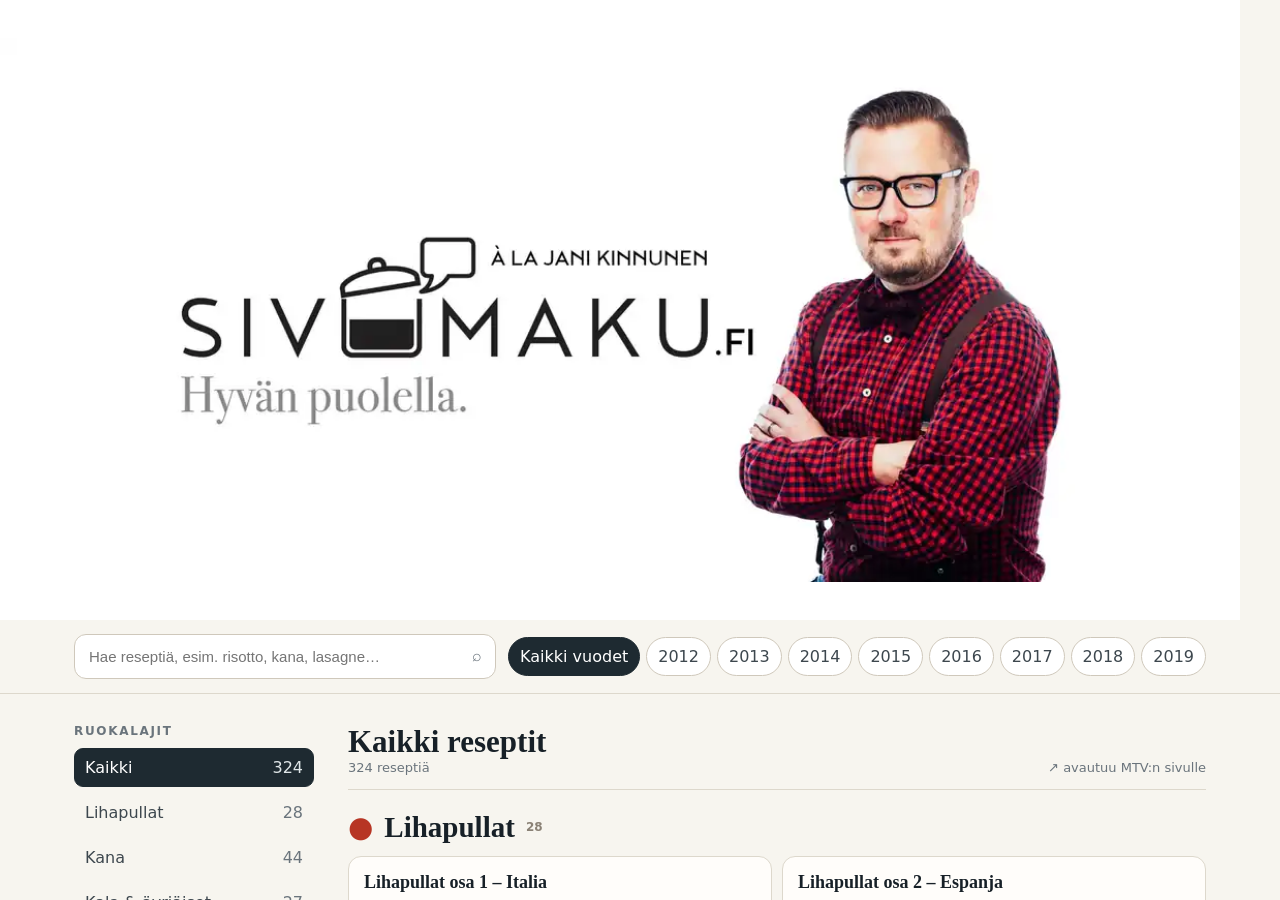
==== index.html @ b6aca0f7 "Show recipe directory on root page" ====
<!doctype html>
<html lang="fi">
<head>
<meta charset="utf-8">
<meta name="viewport" content="width=device-width,initial-scale=1">
<title>Sivumaku – MTV-reseptit 2012–2019</title>
<style>
html,body{margin:0;width:100%;height:100%;background:#f7f5ef}iframe{display:block;width:100%;height:100%;border:0}
</style>
</head>
<body>
<iframe src="/reseptit/" title="Sivumaku-reseptit"></iframe>
</body>
</html>
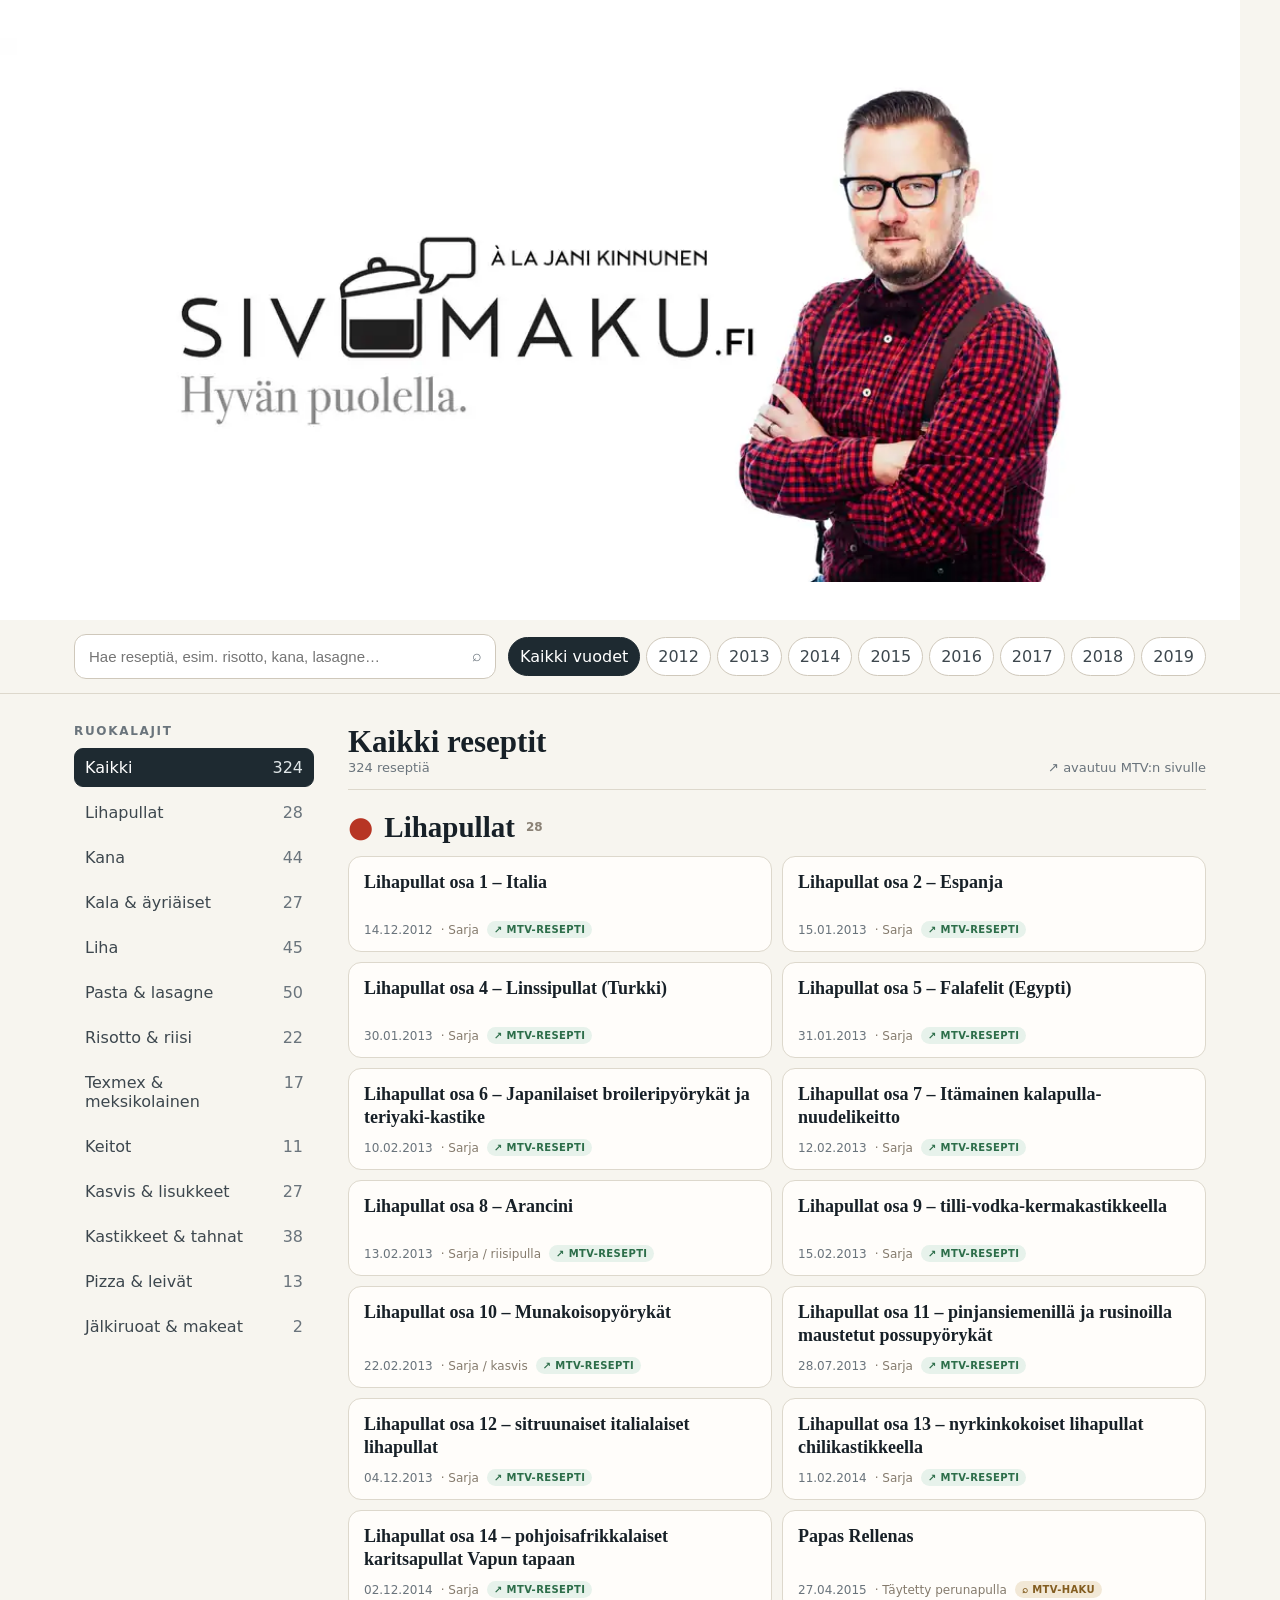
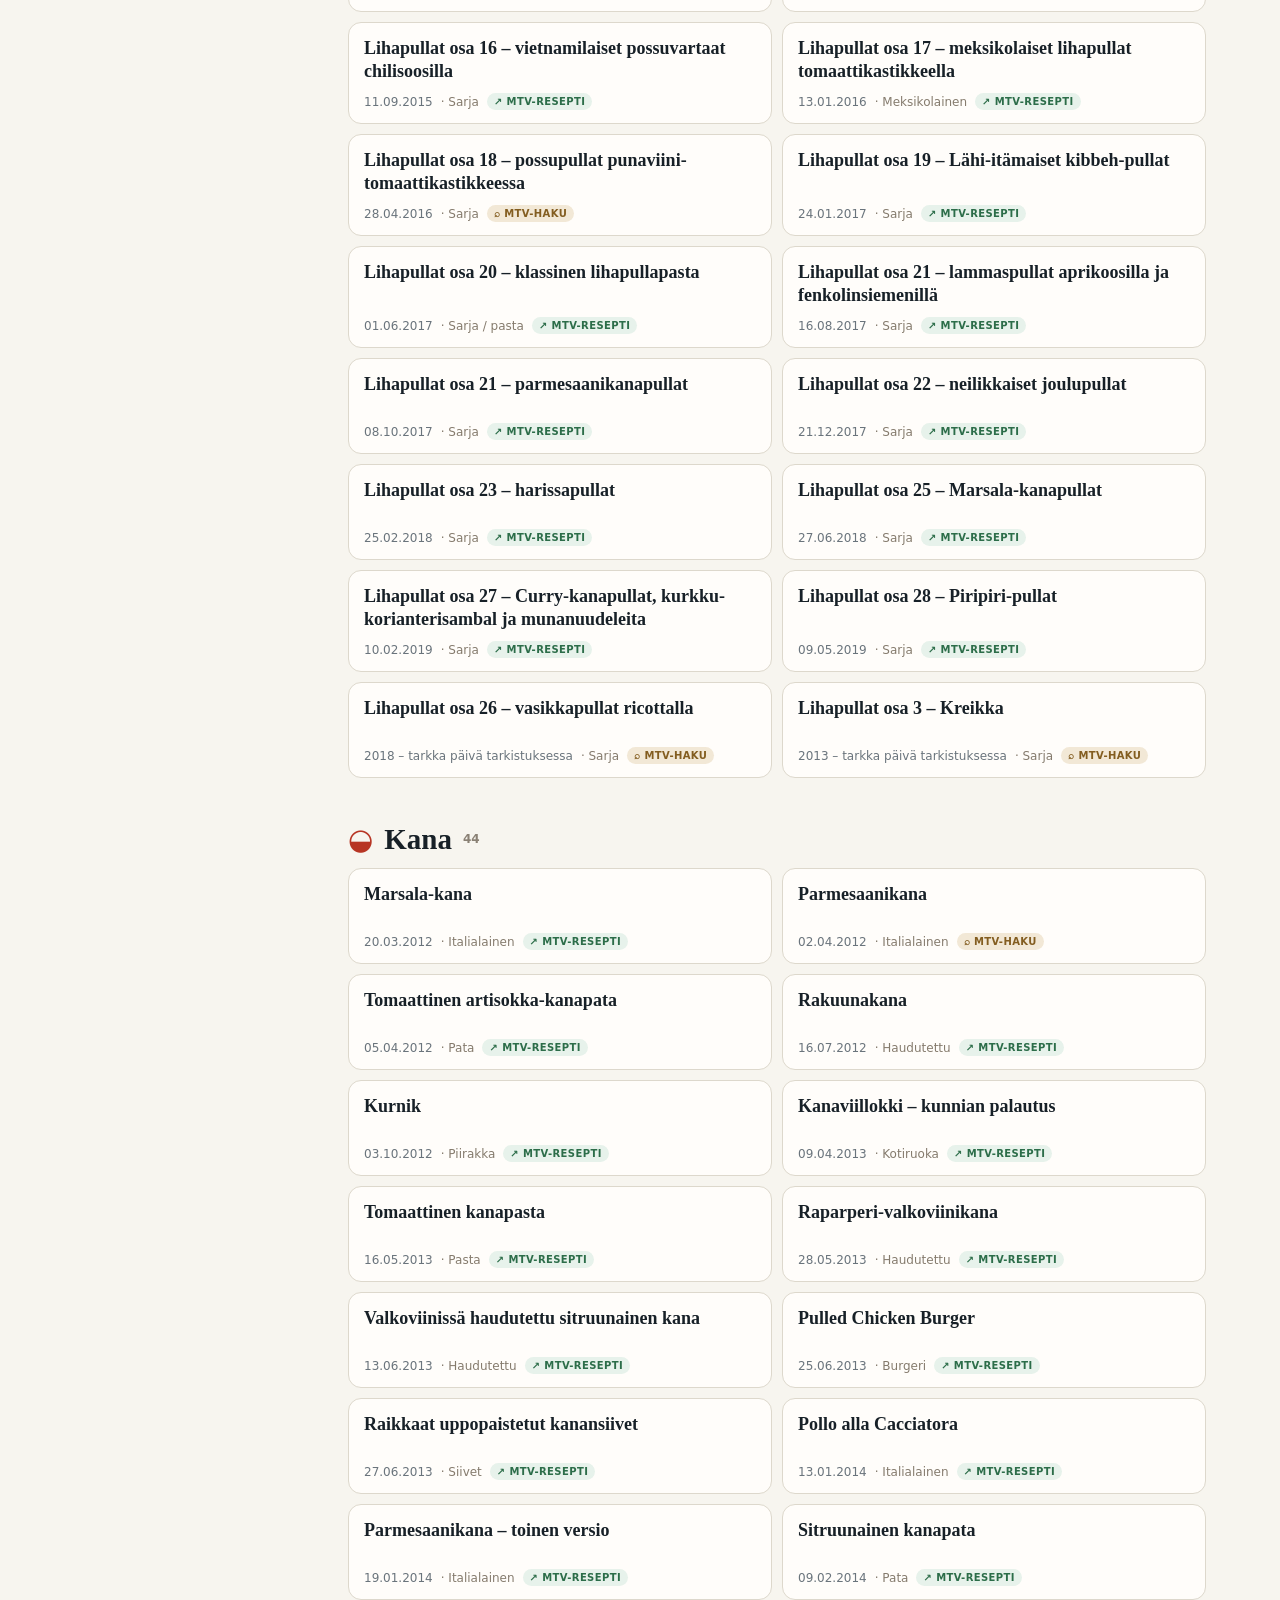
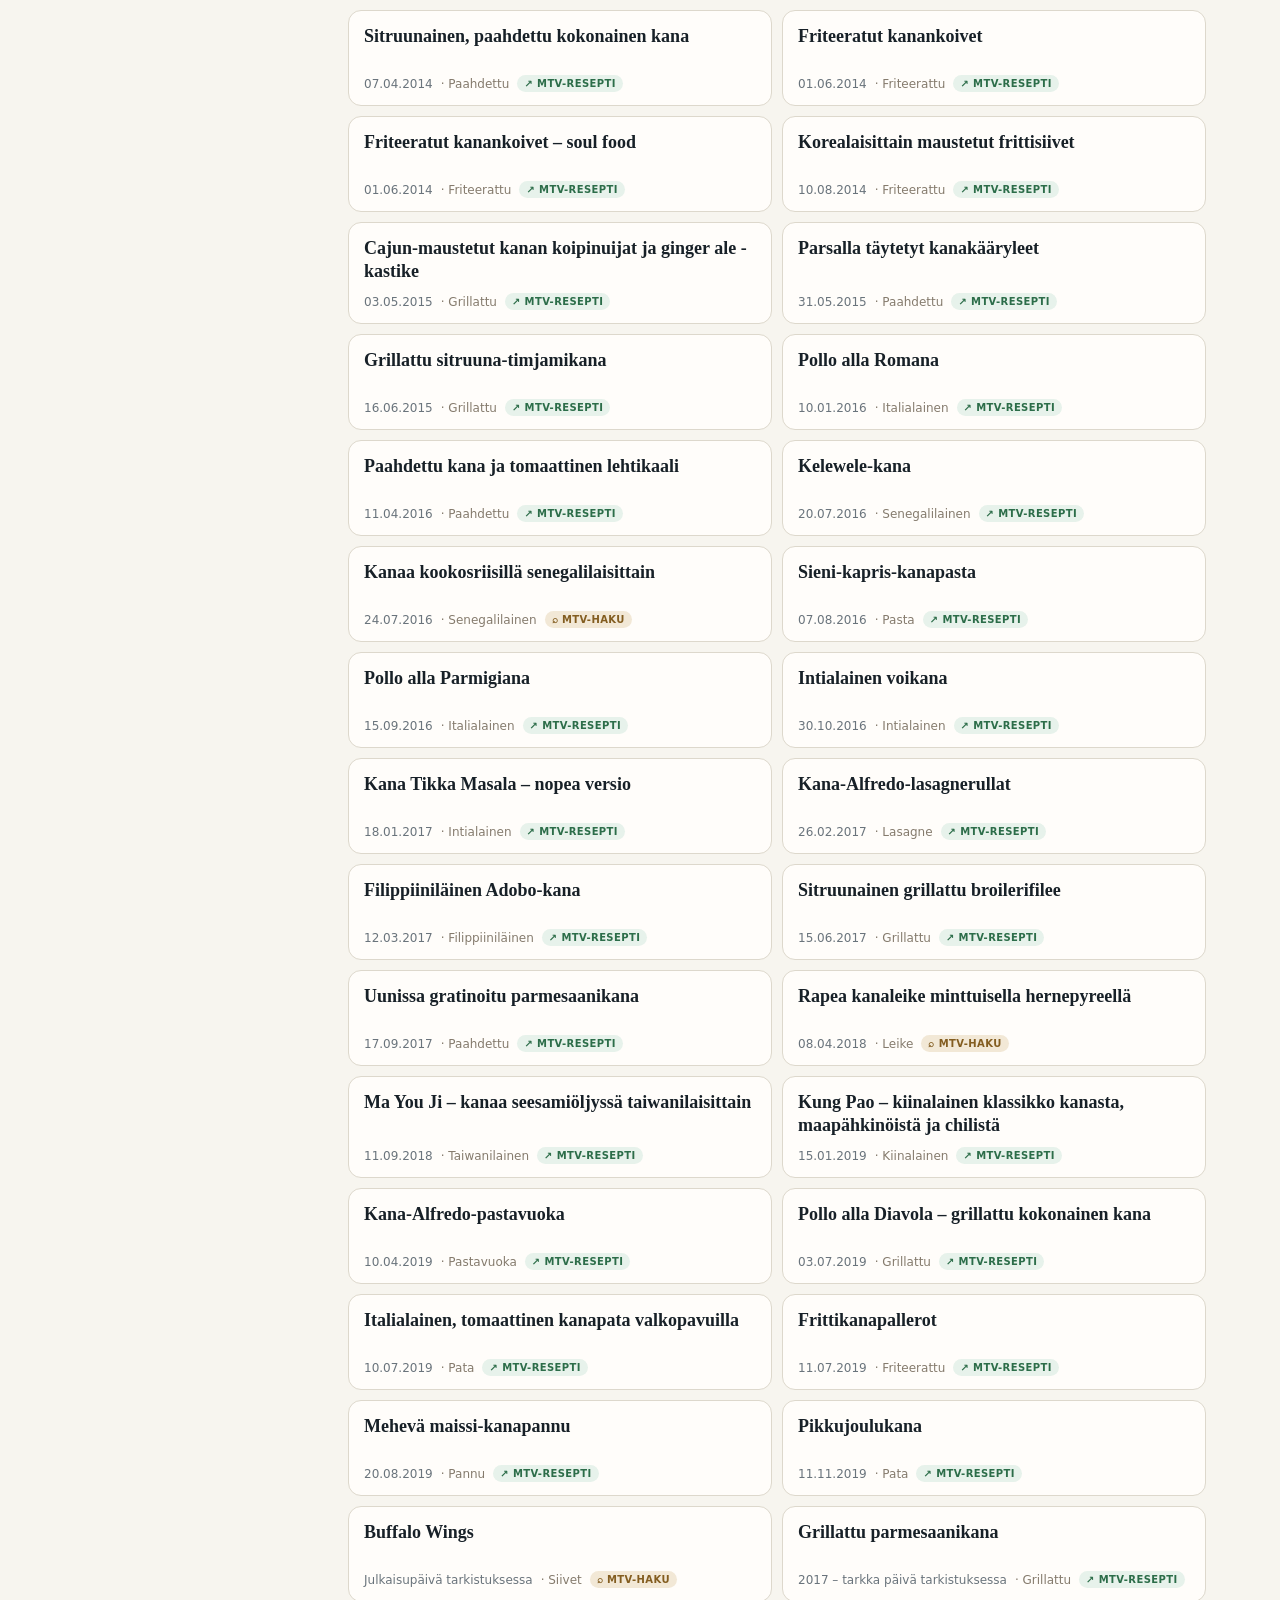
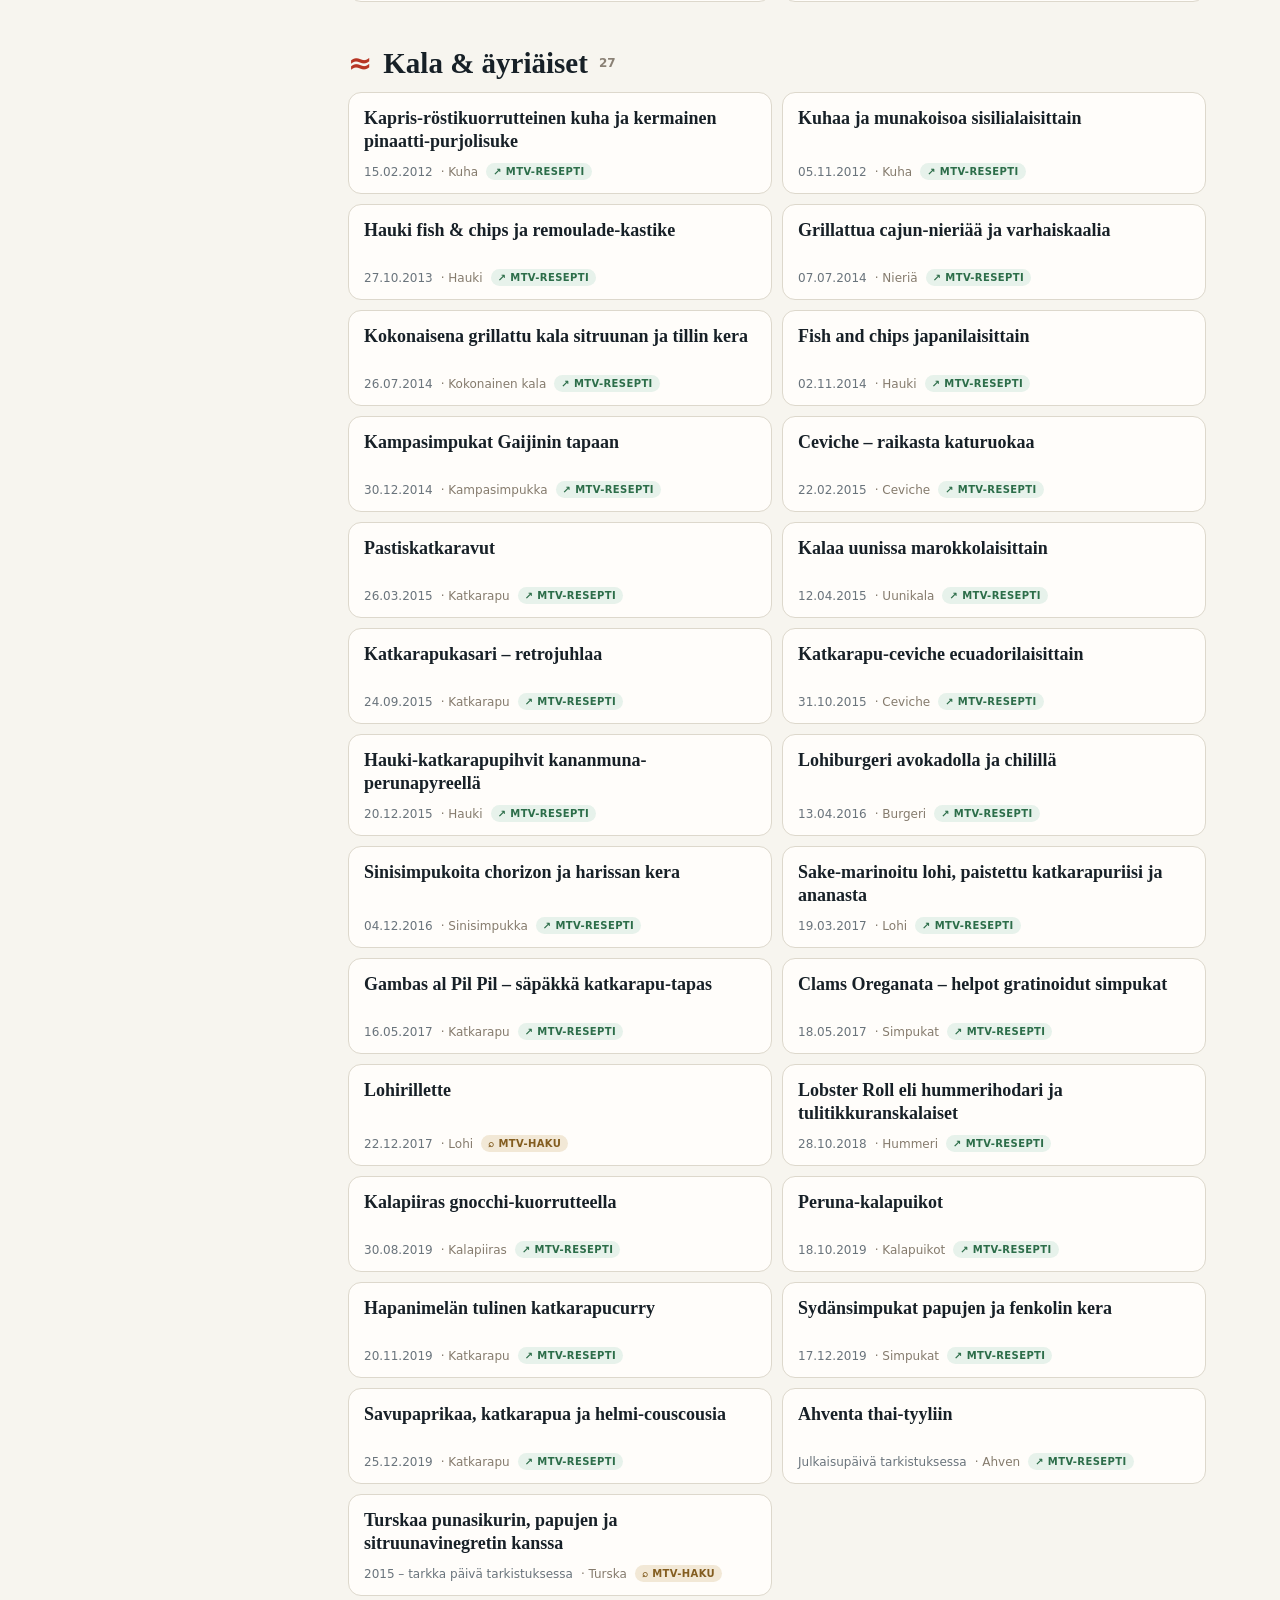
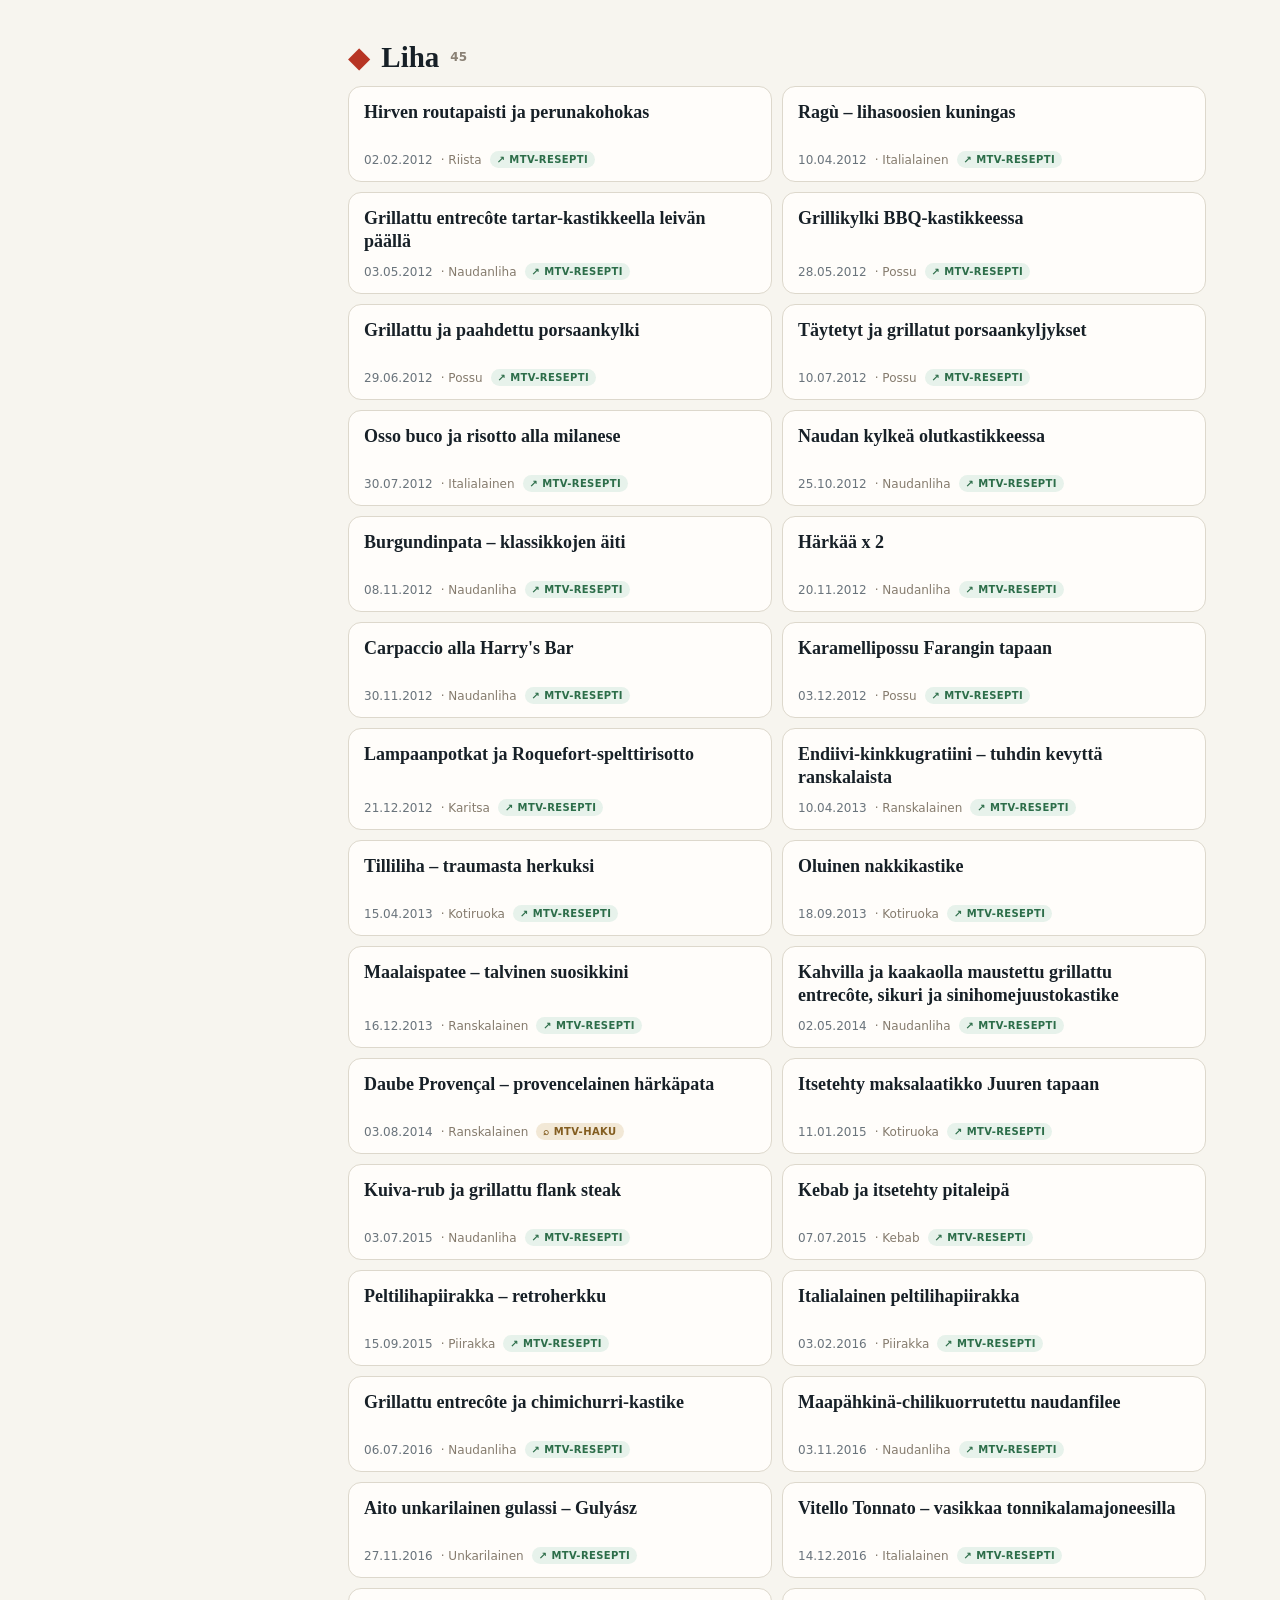
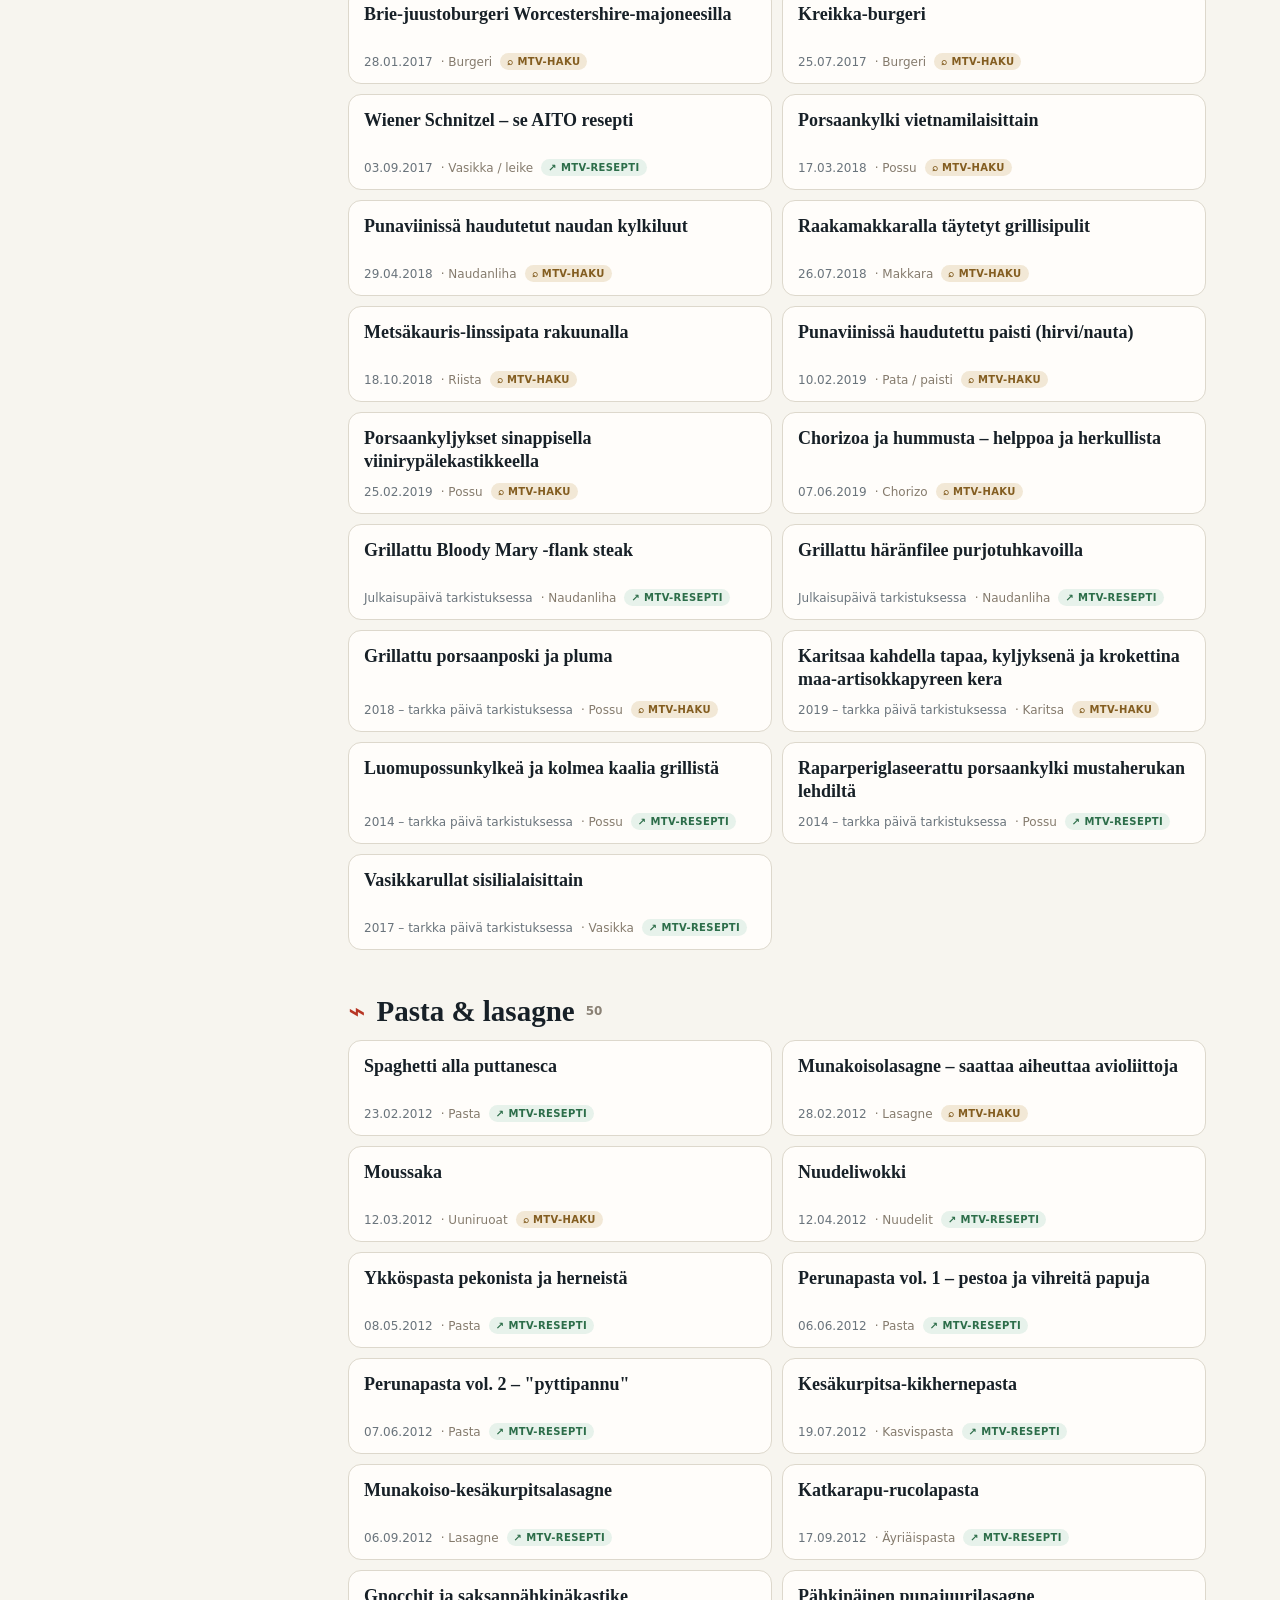
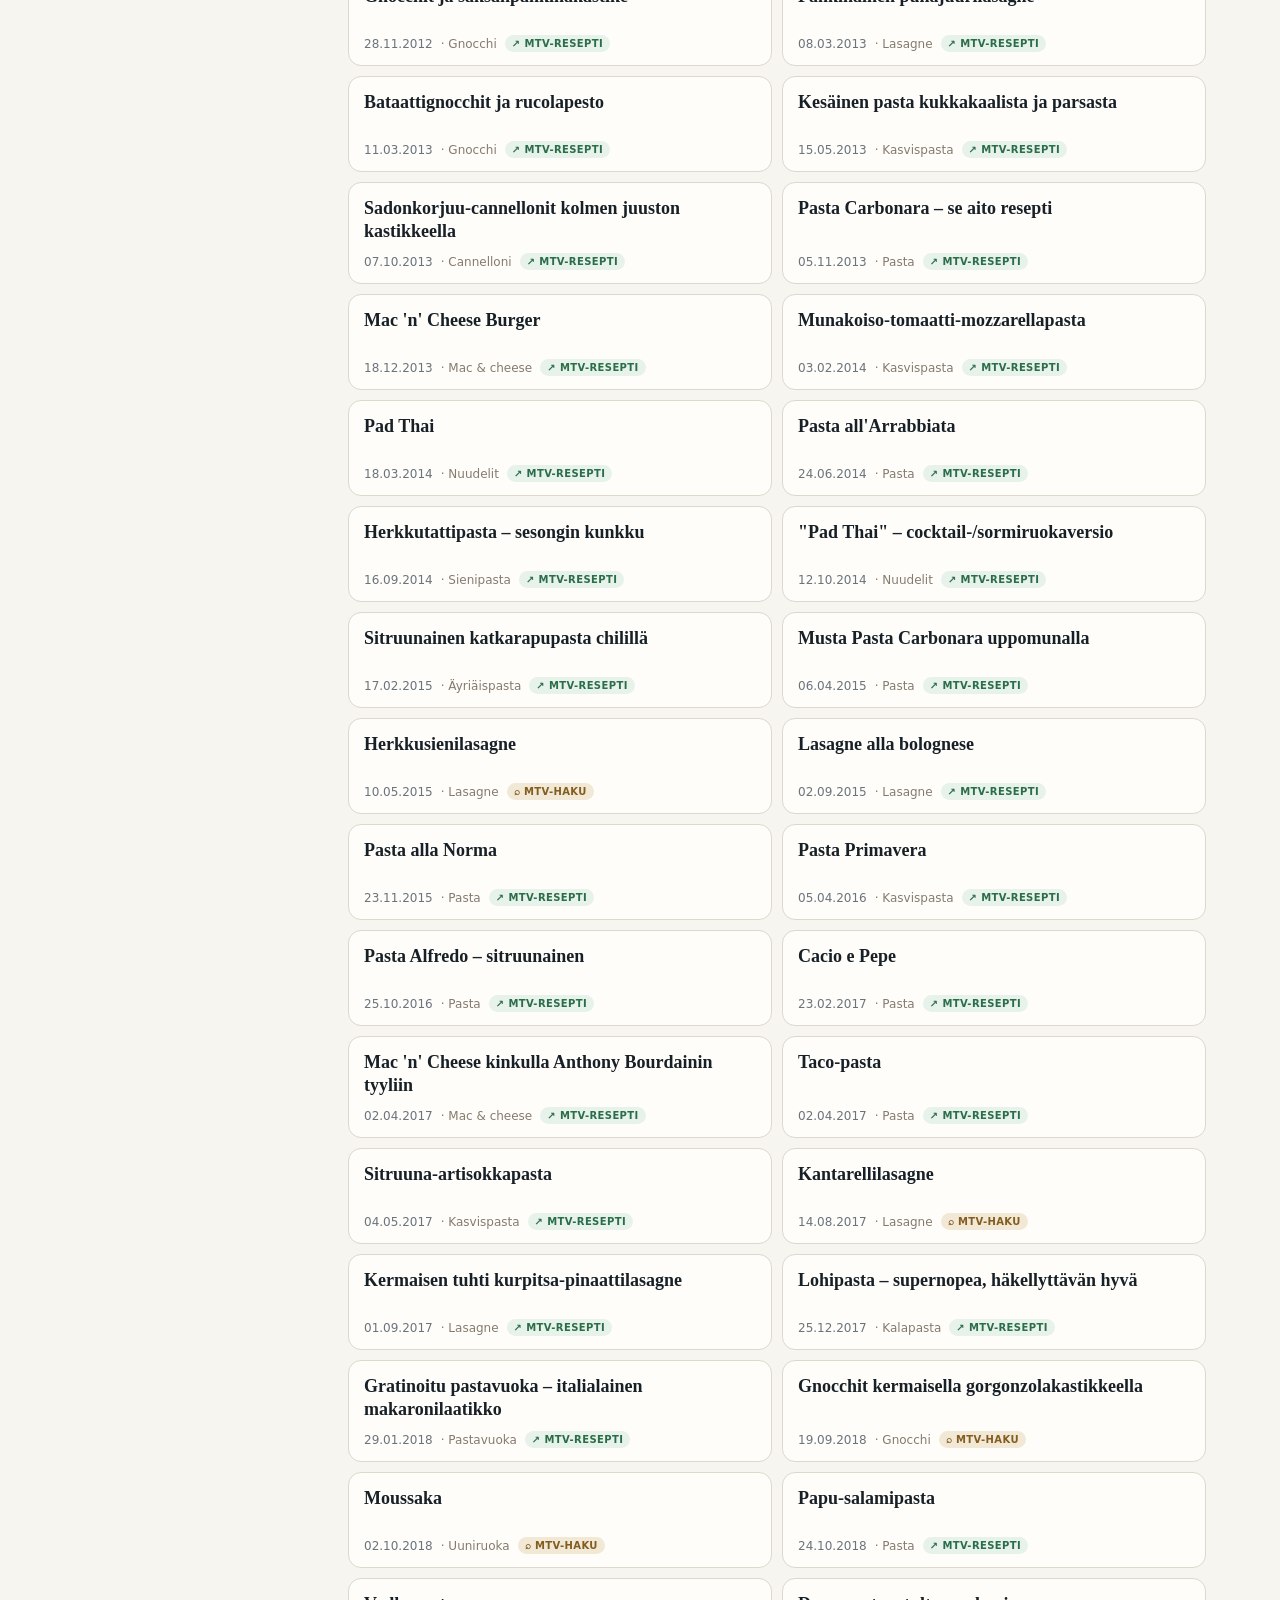
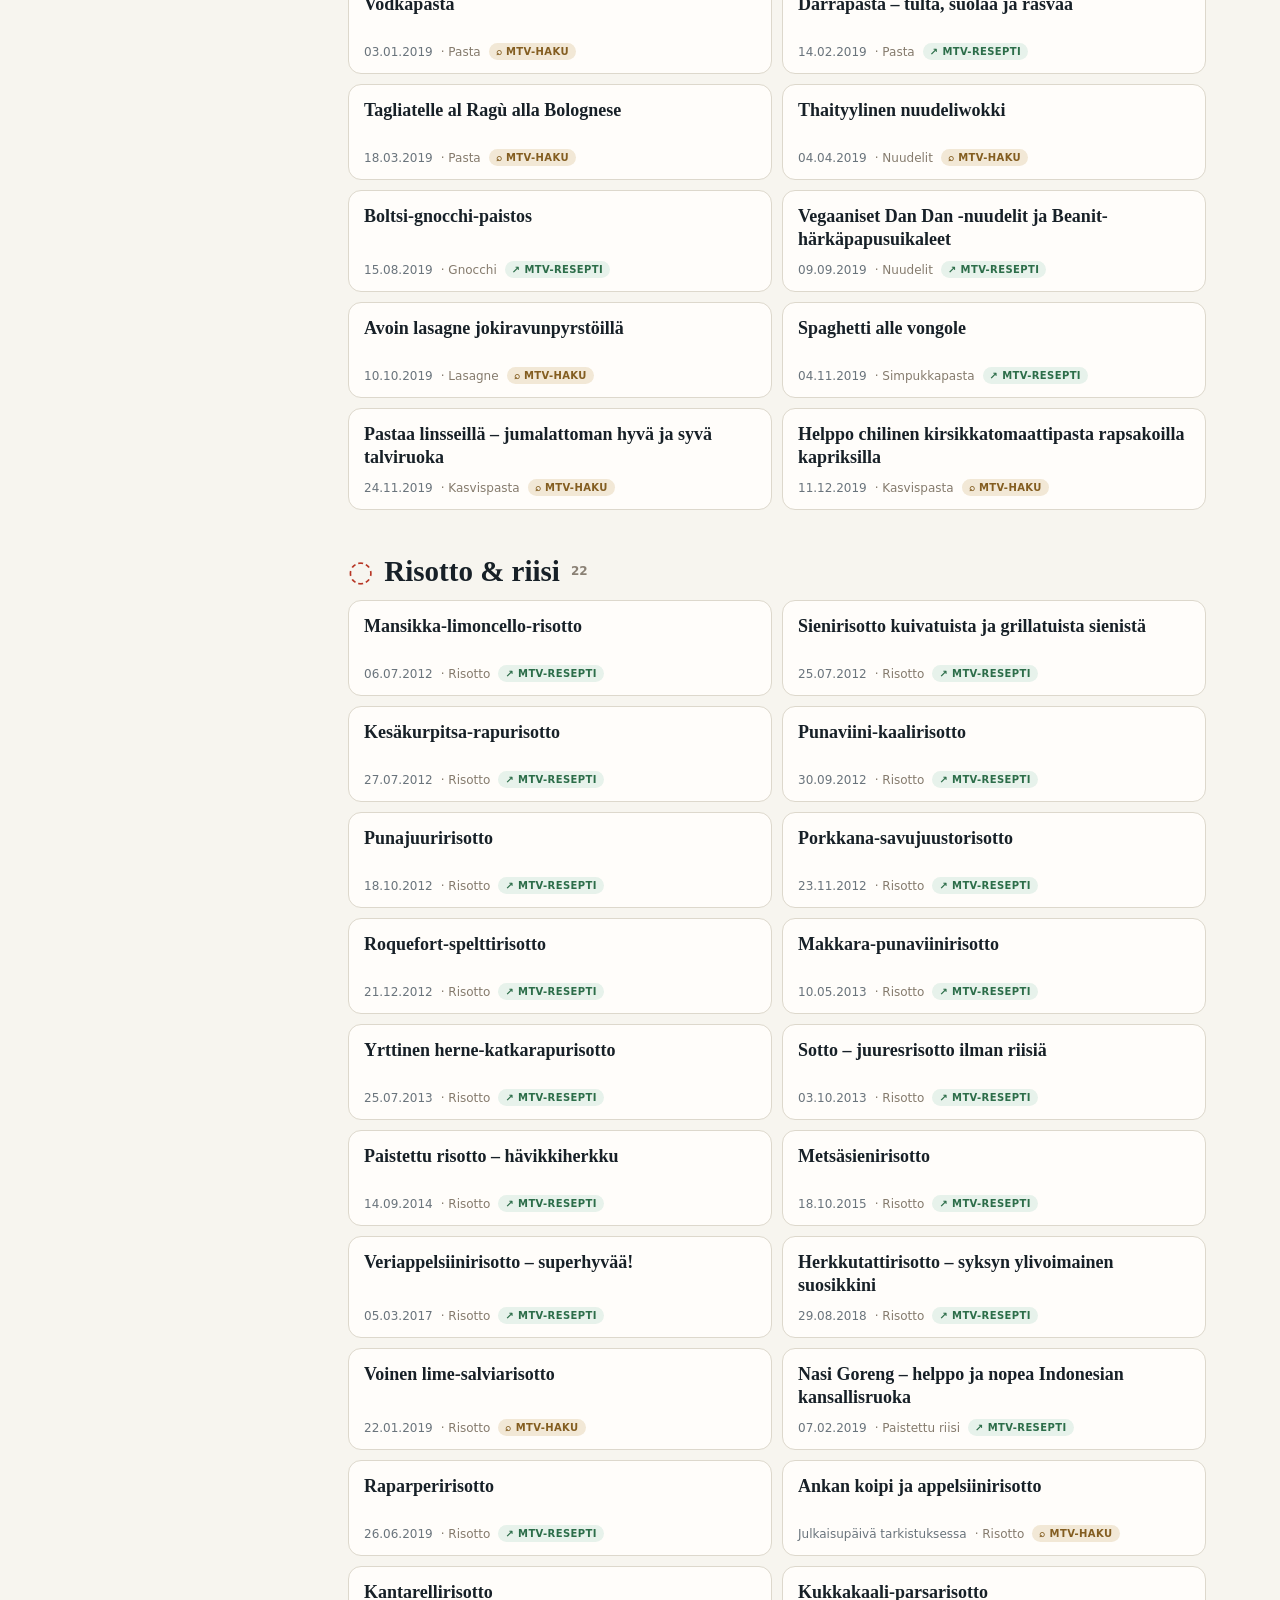
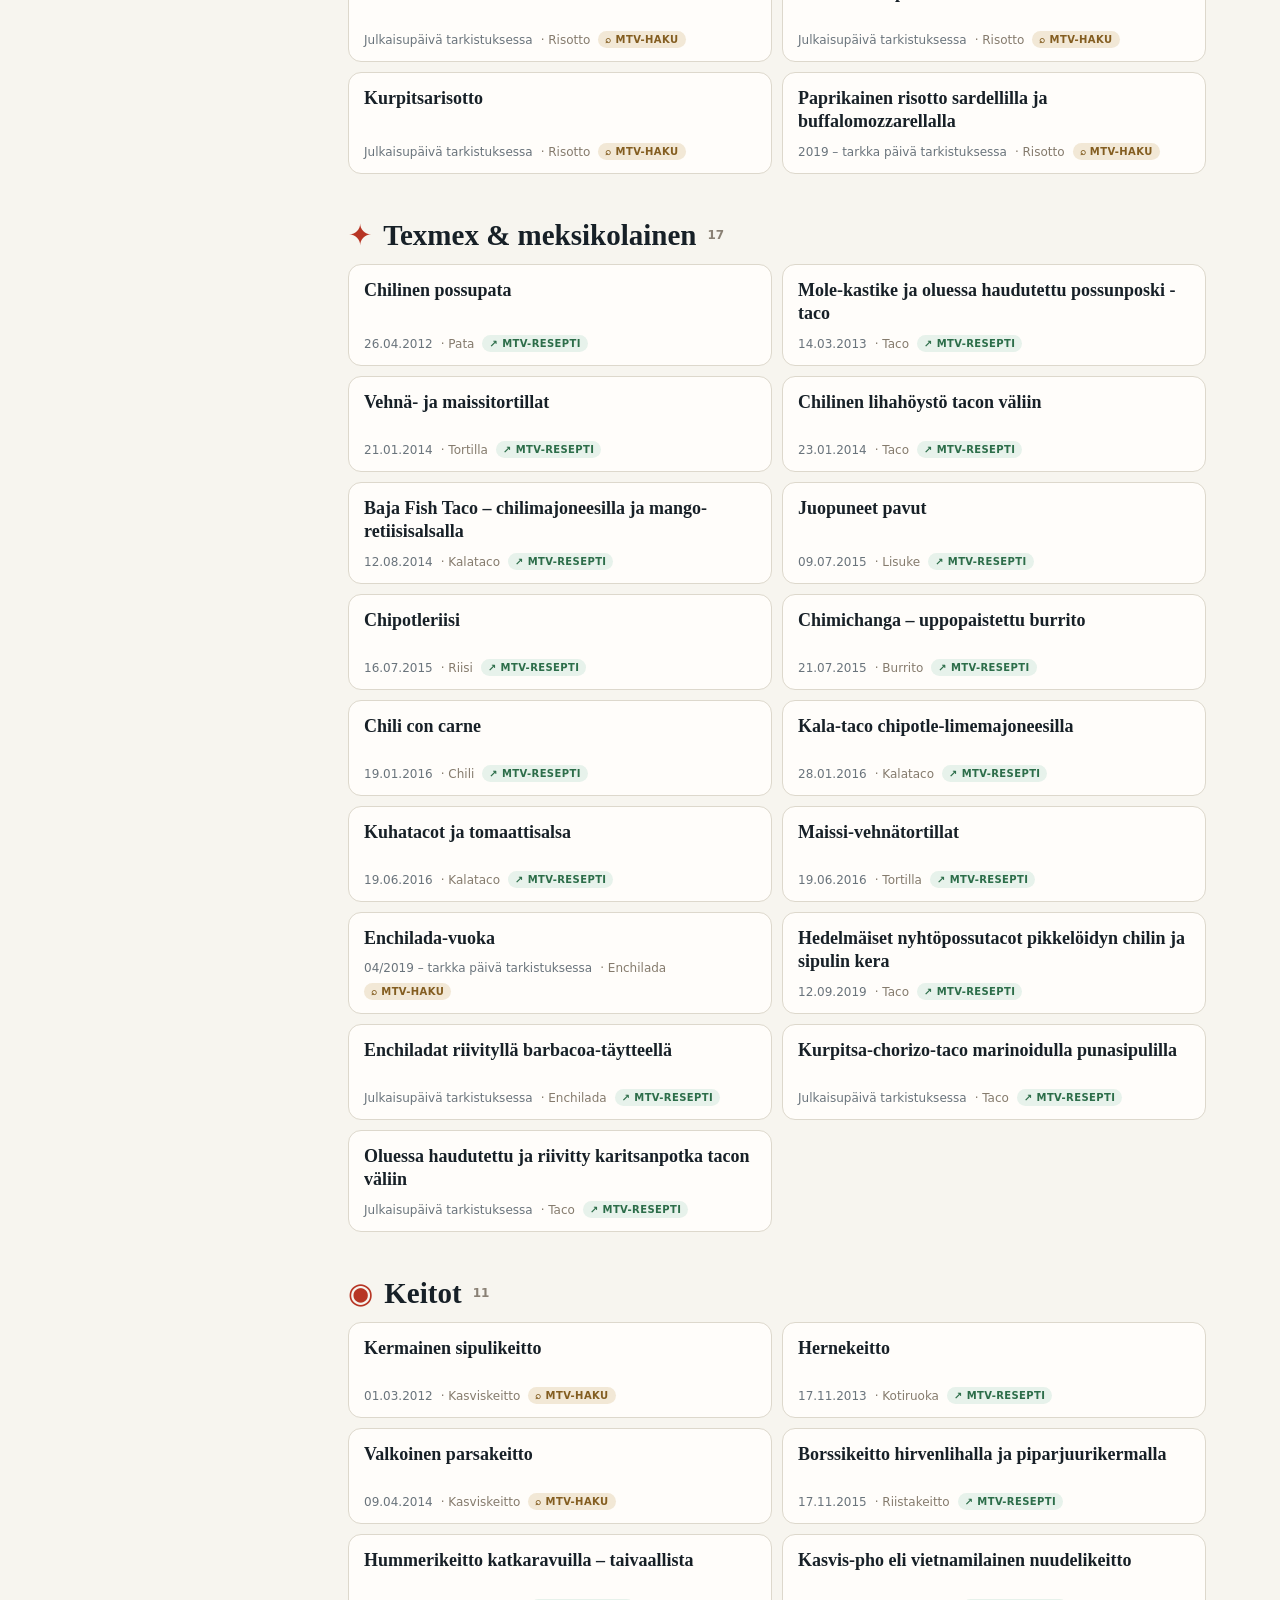
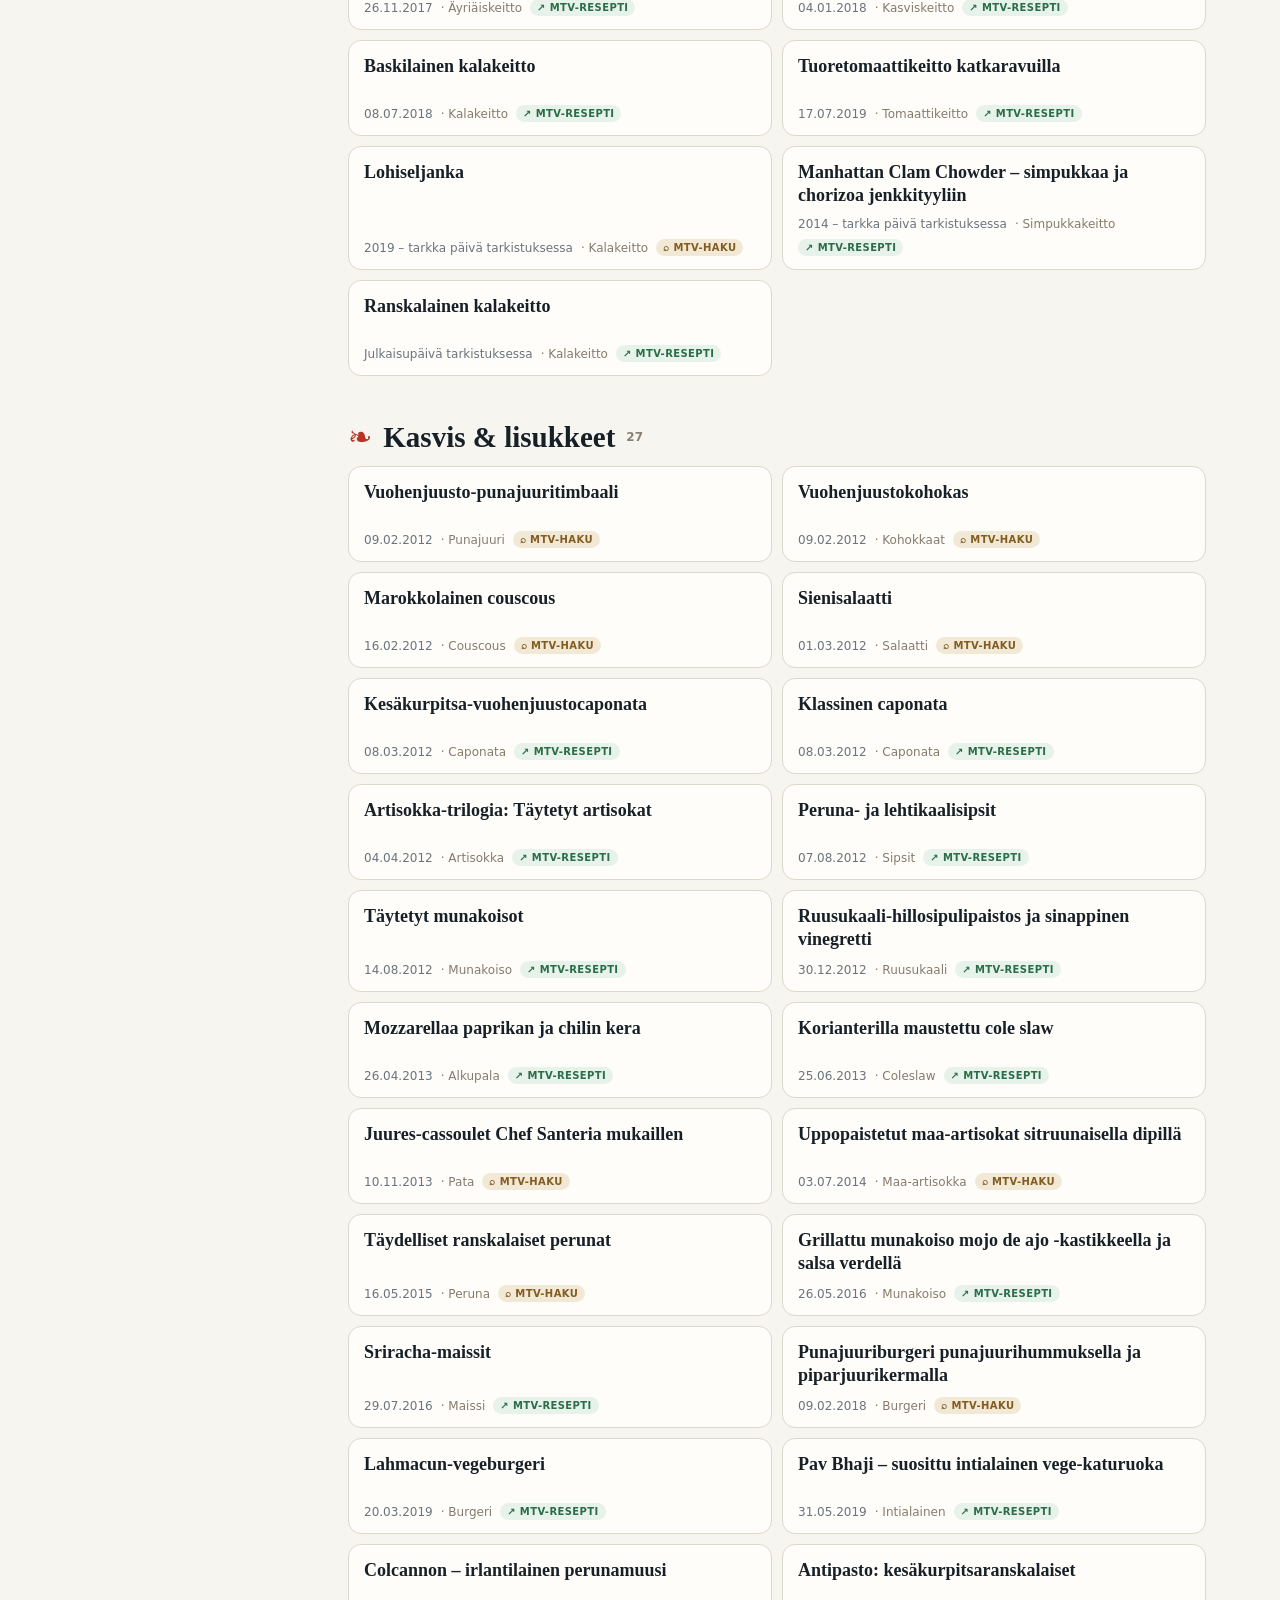
==== commit 8c5a32c7: "Replace root iframe with direct recipe redirect" ====
--- a/index.html
+++ b/index.html
@@ -3,12 +3,12 @@
 <head>
 <meta charset="utf-8">
 <meta name="viewport" content="width=device-width,initial-scale=1">
+<meta http-equiv="refresh" content="0;url=/reseptit/">
+<link rel="canonical" href="/reseptit/">
 <title>Sivumaku – MTV-reseptit 2012–2019</title>
-<style>
-html,body{margin:0;width:100%;height:100%;background:#f7f5ef}iframe{display:block;width:100%;height:100%;border:0}
-</style>
+<script>location.replace('/reseptit/');</script>
 </head>
 <body>
-<iframe src="/reseptit/" title="Sivumaku-reseptit"></iframe>
+<p><a href="/reseptit/">Avaa Sivumaku-reseptit</a></p>
 </body>
 </html>
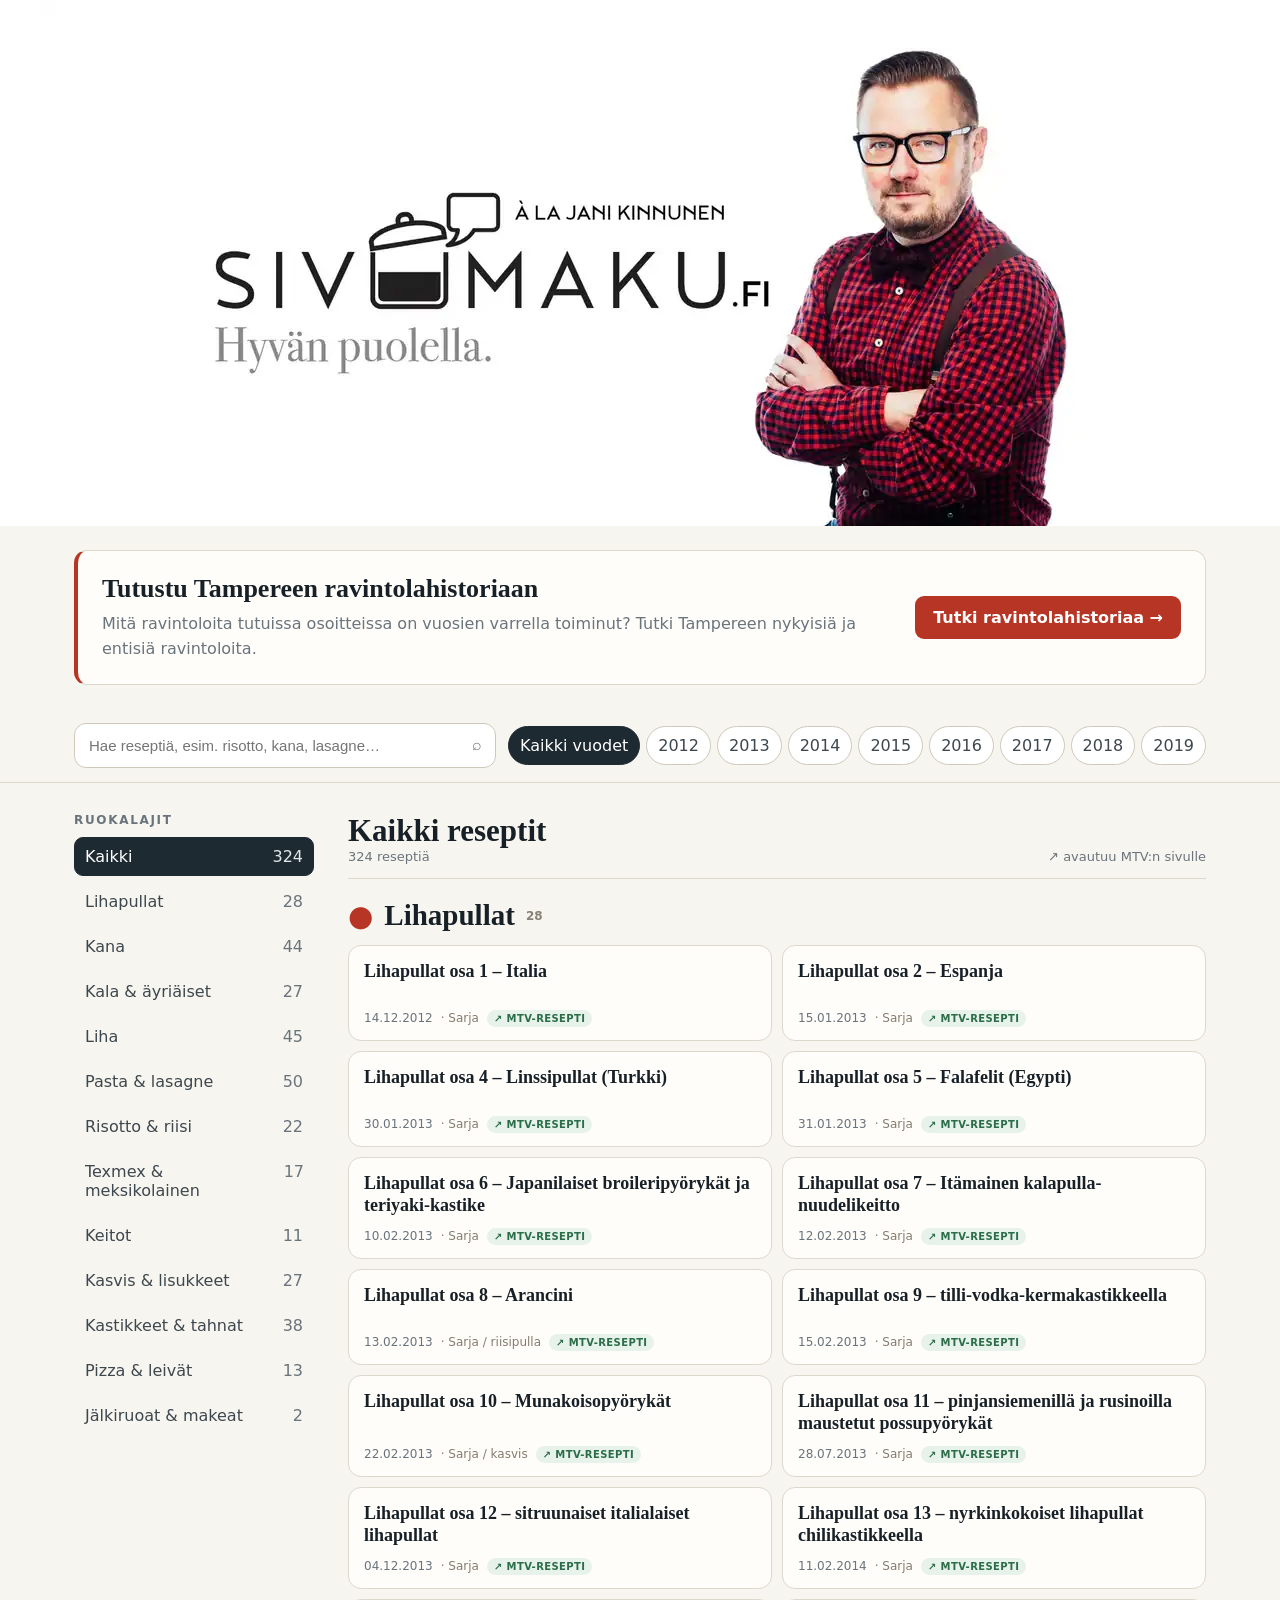
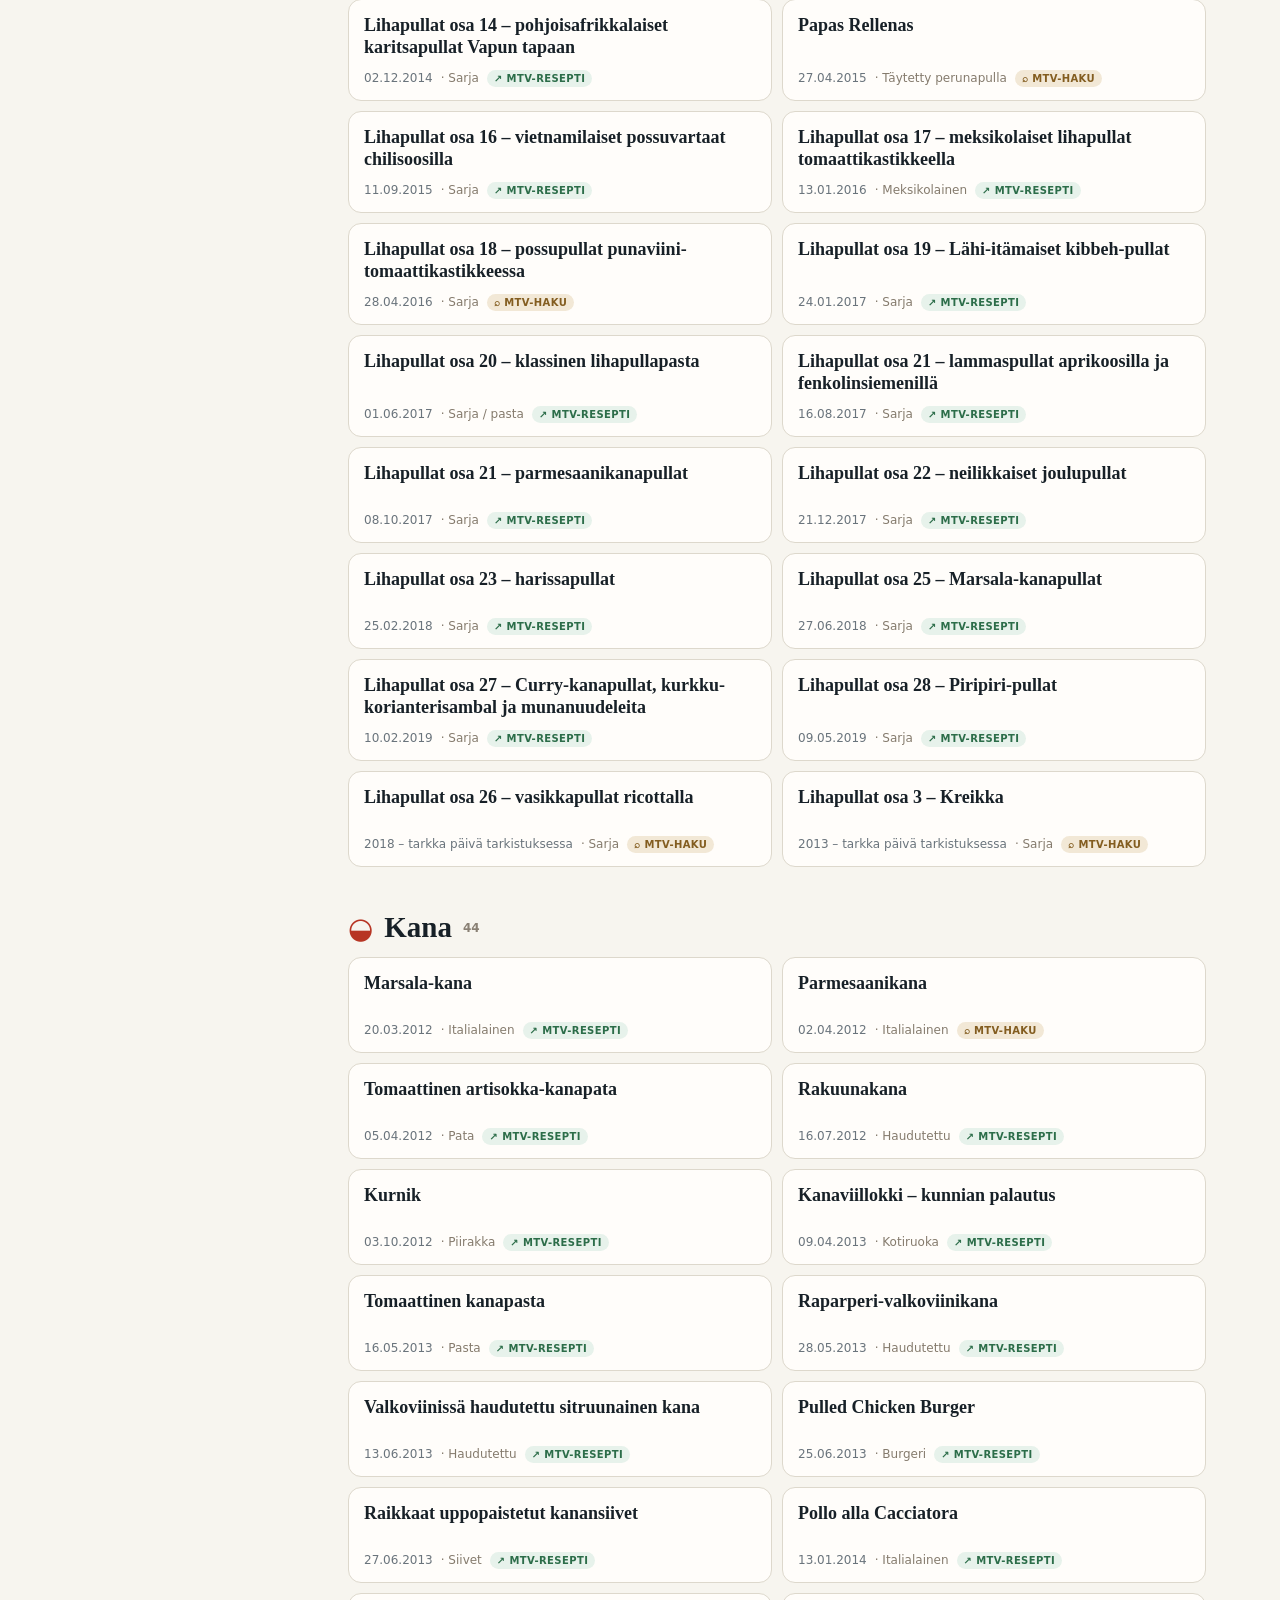
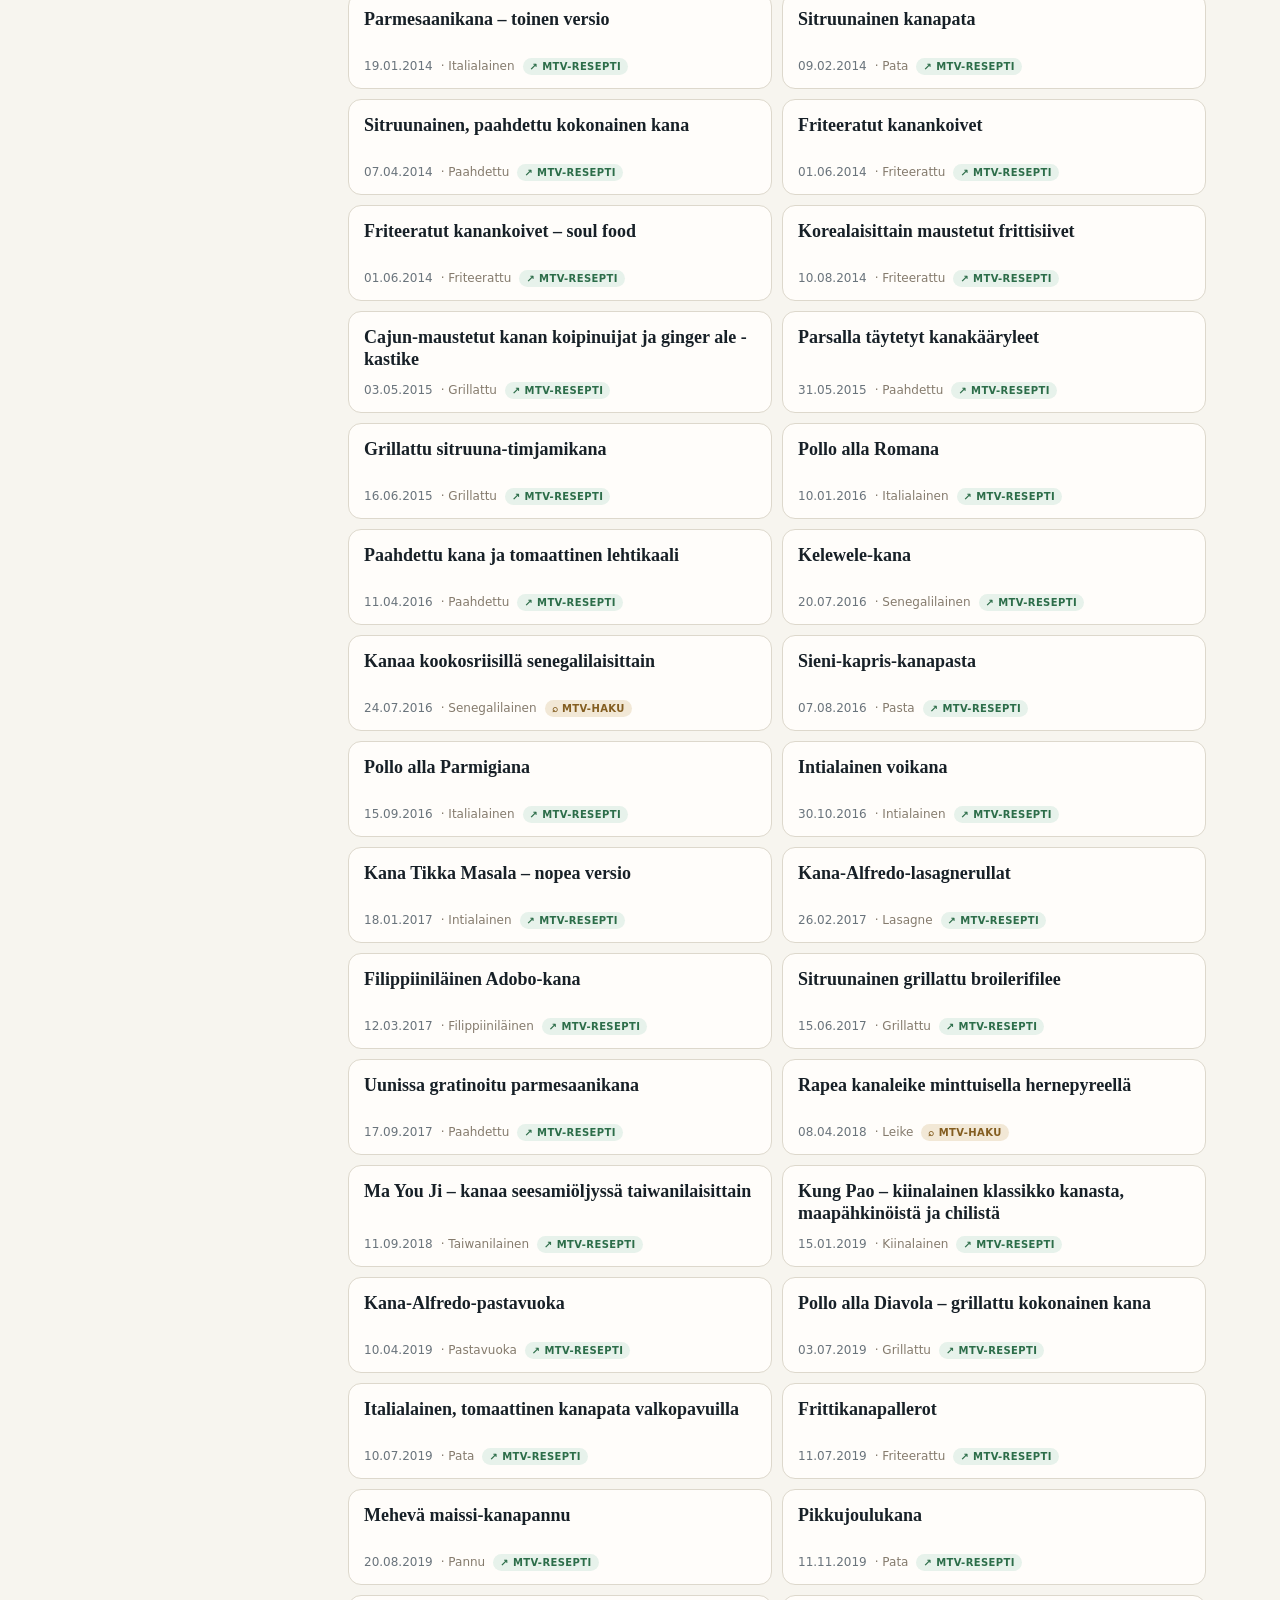
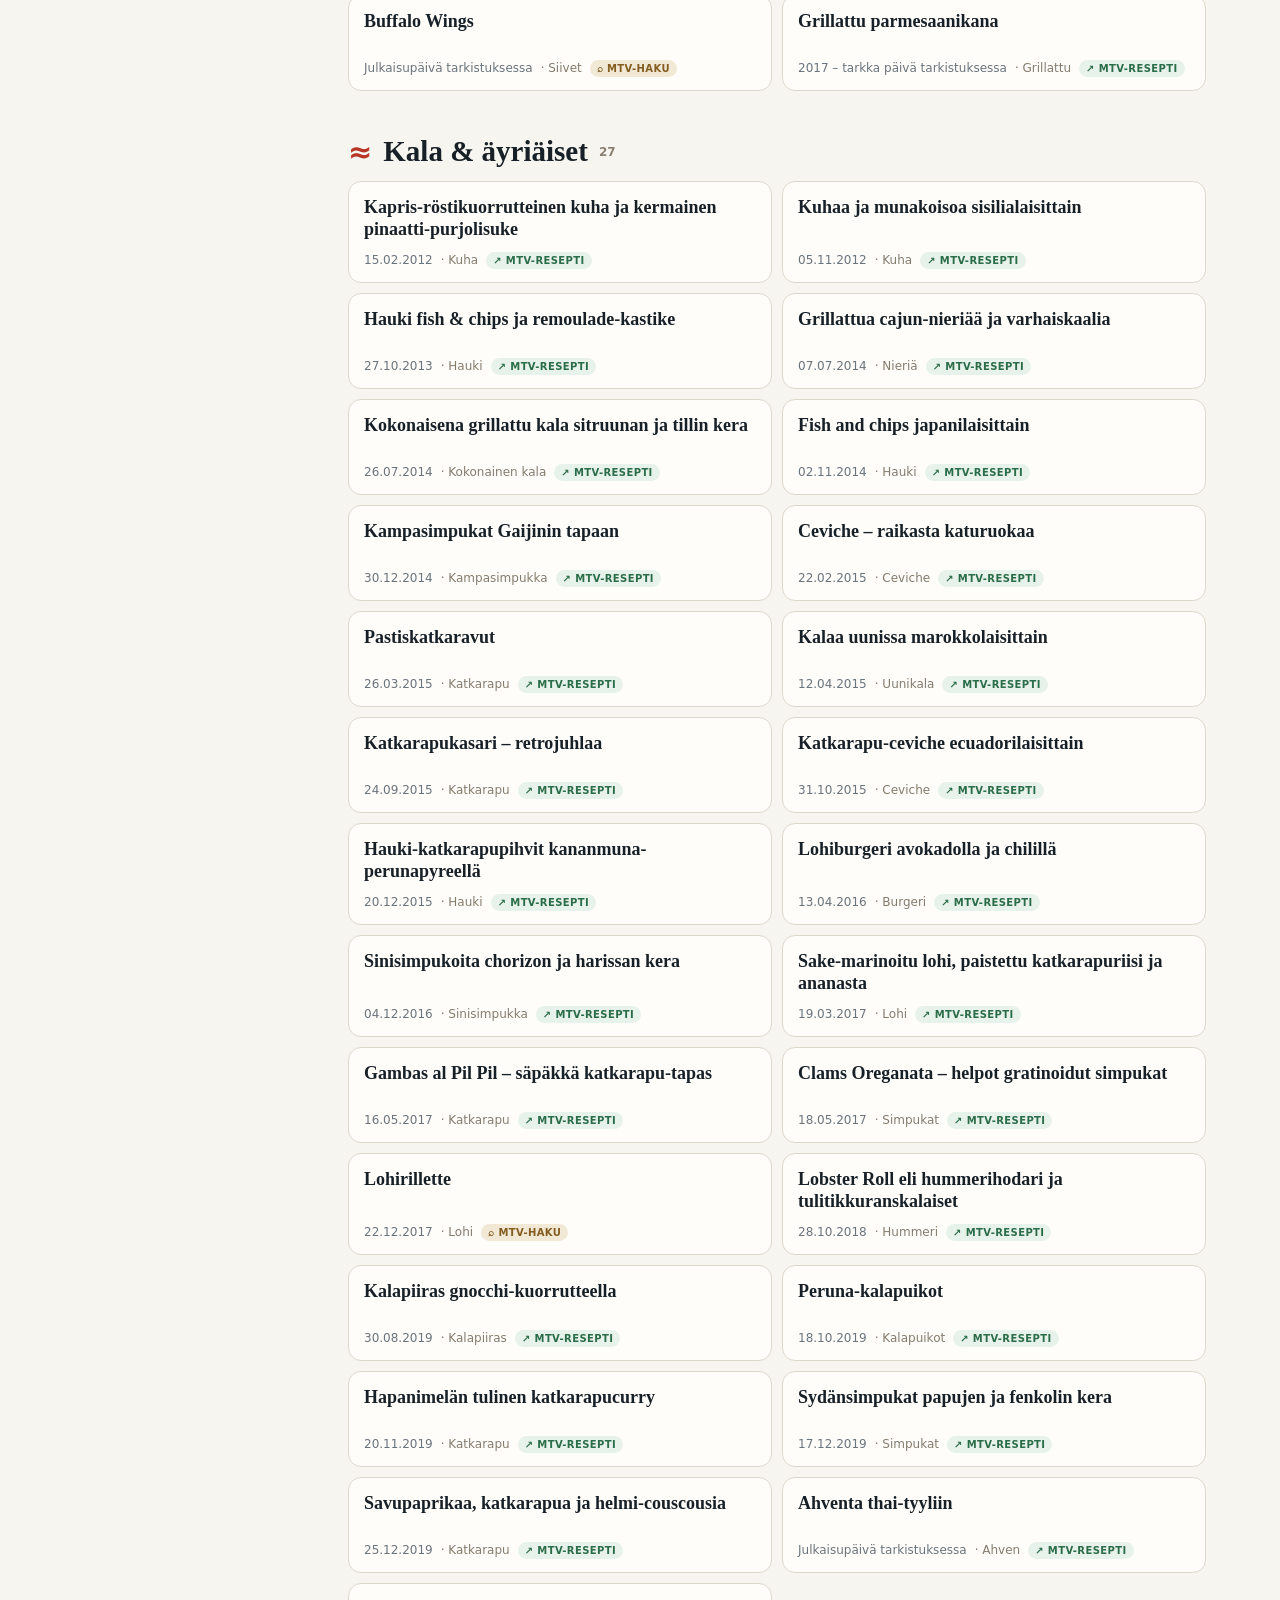
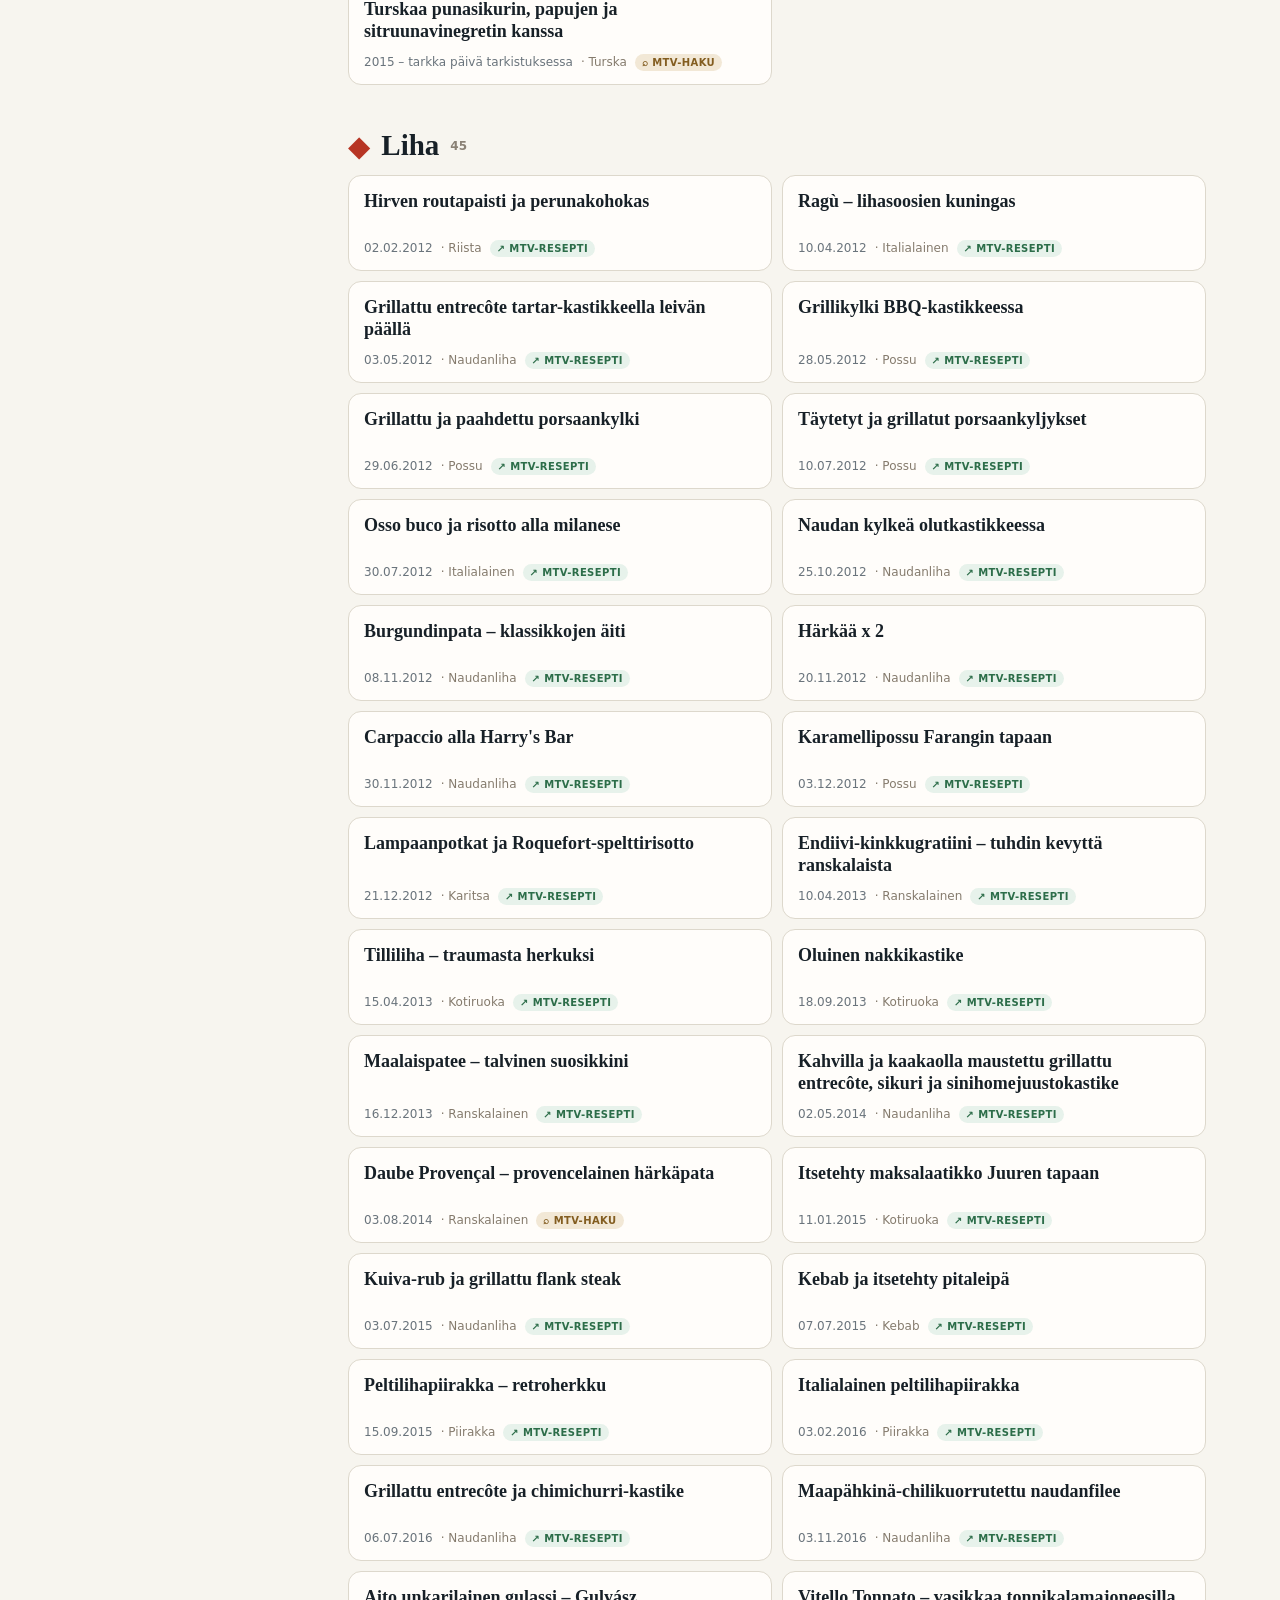
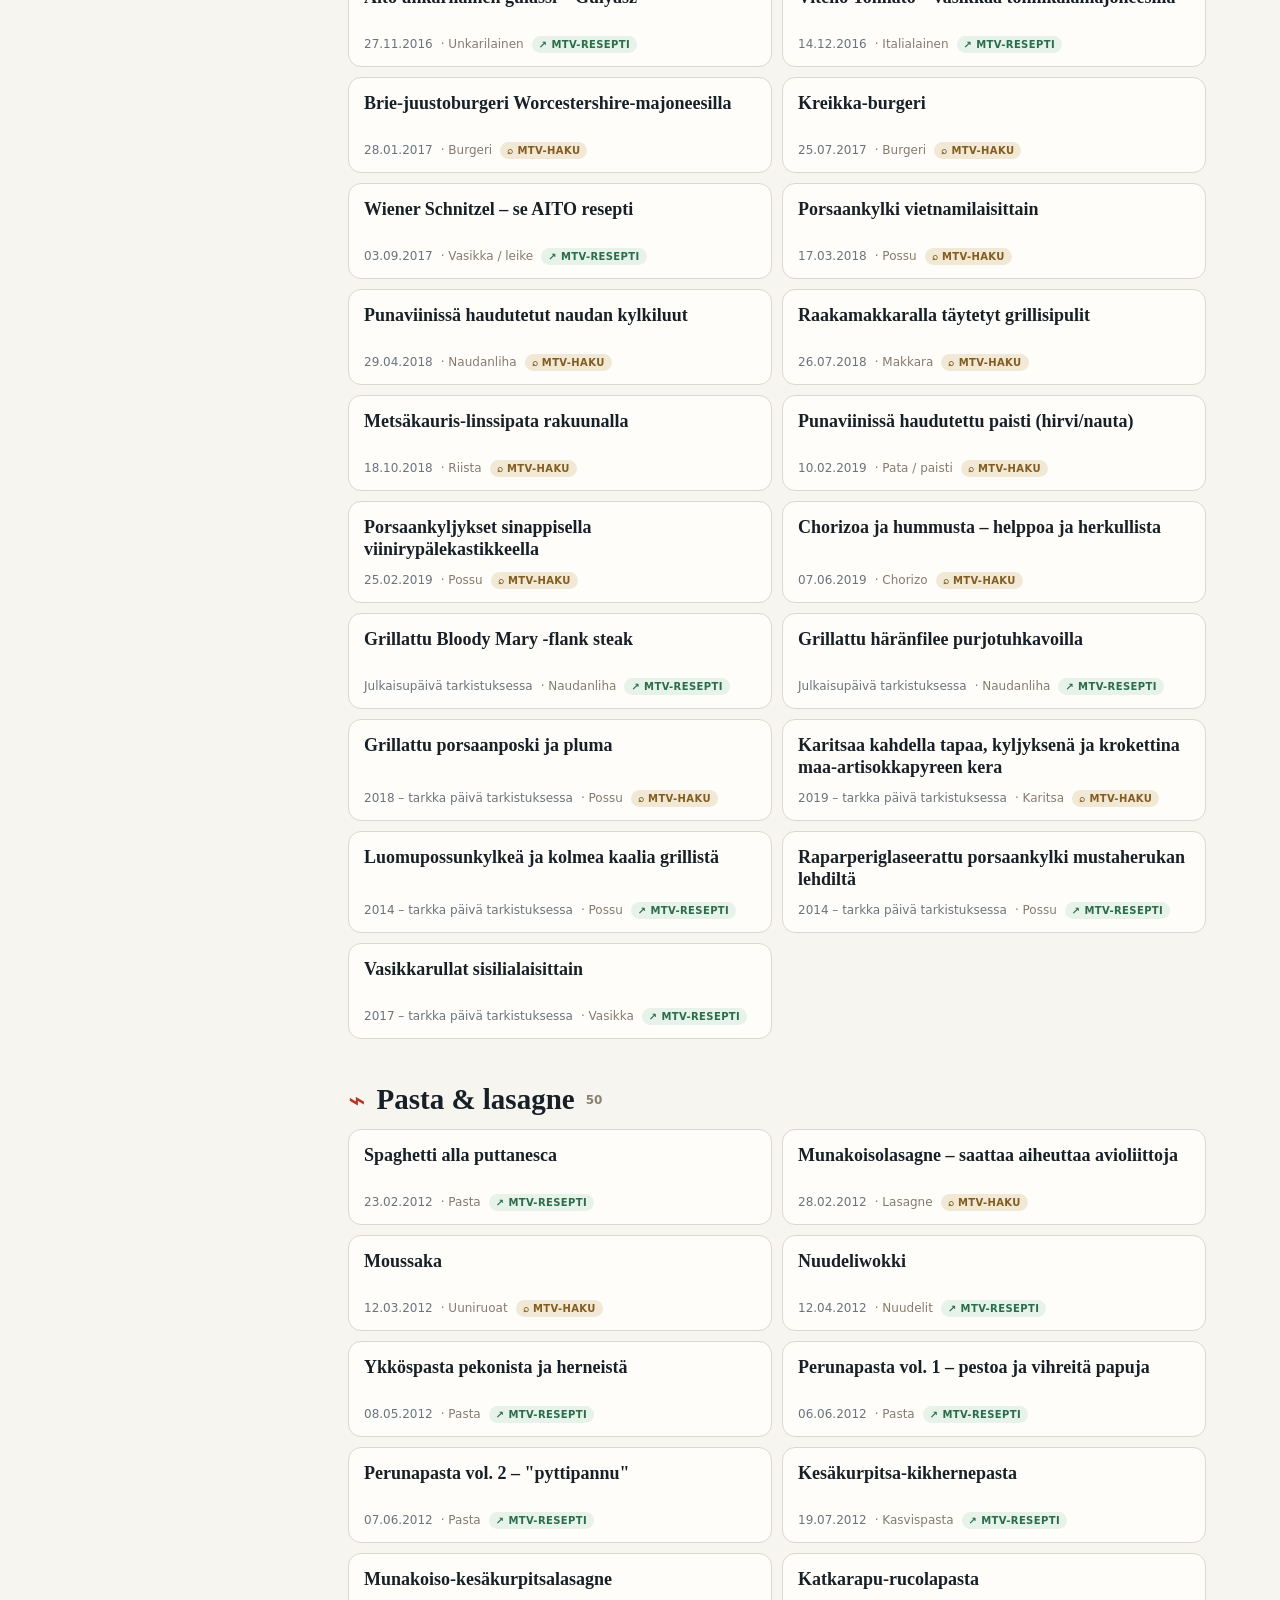
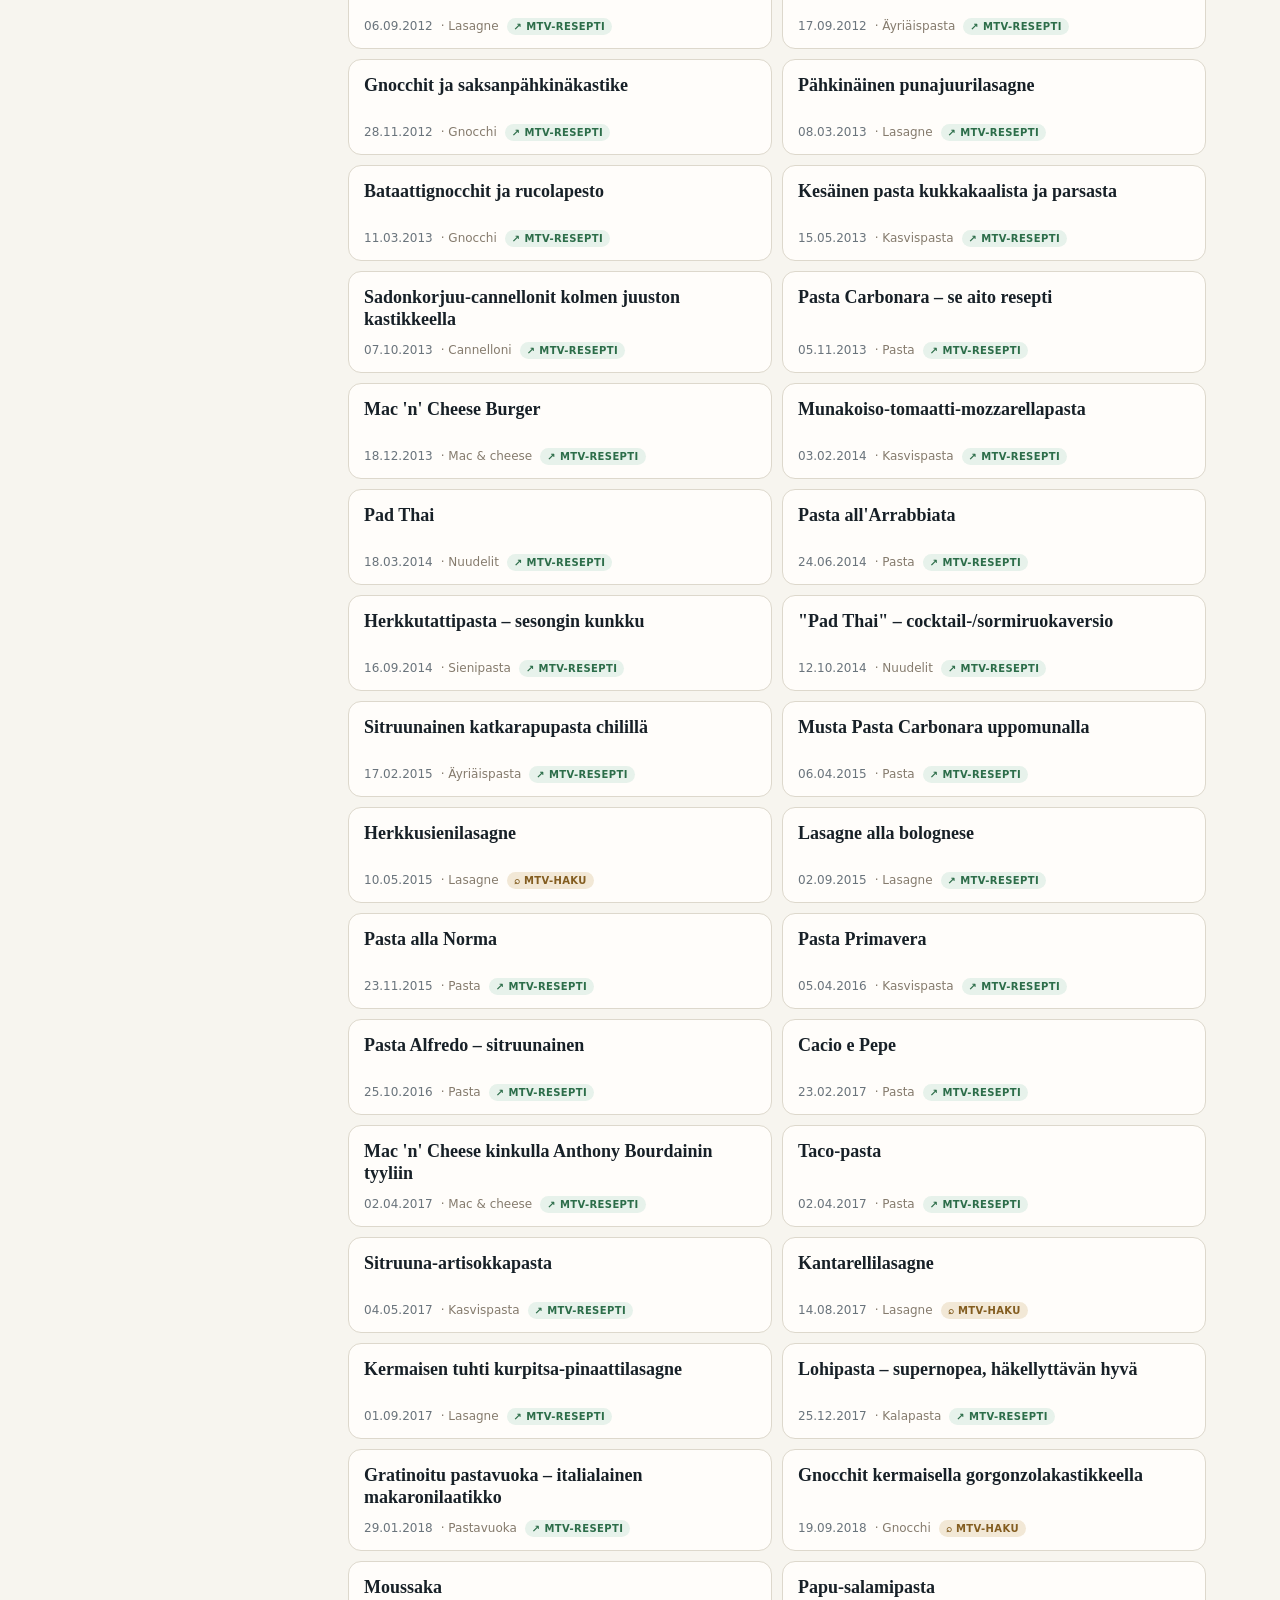
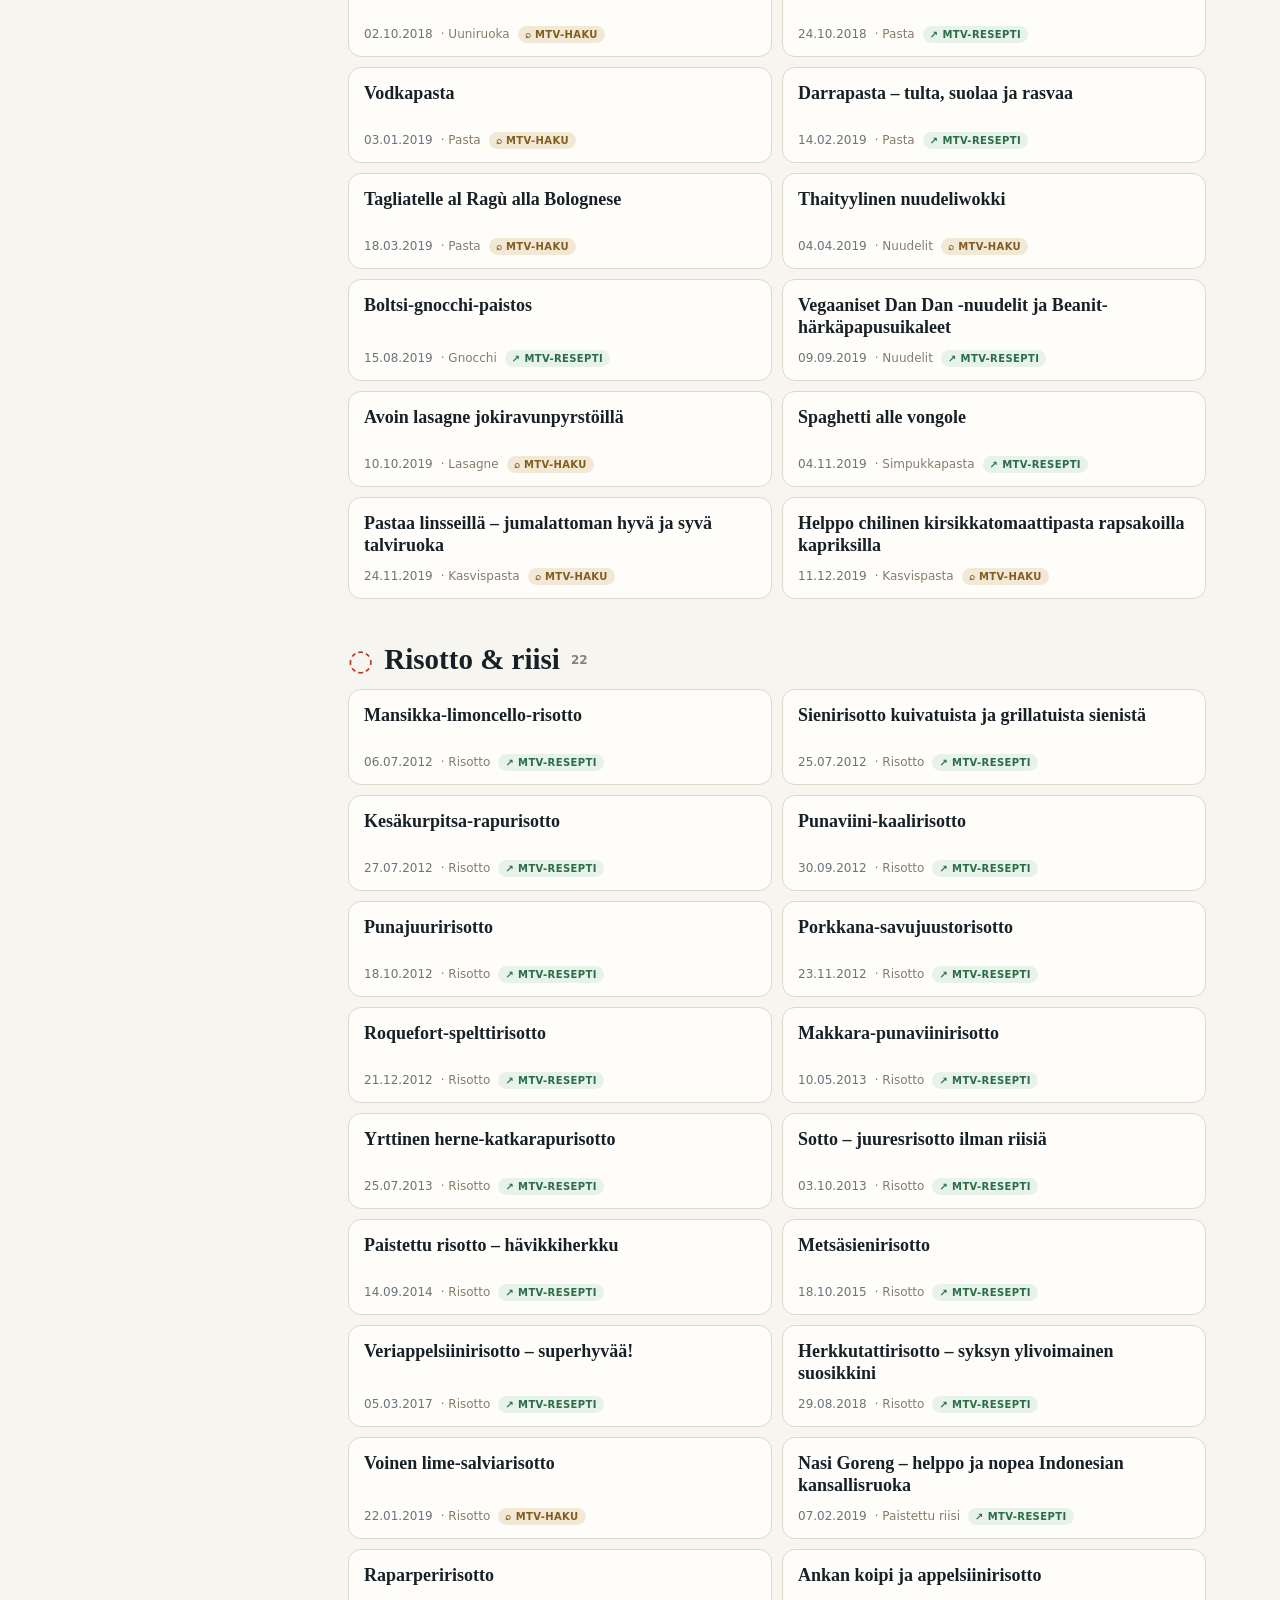
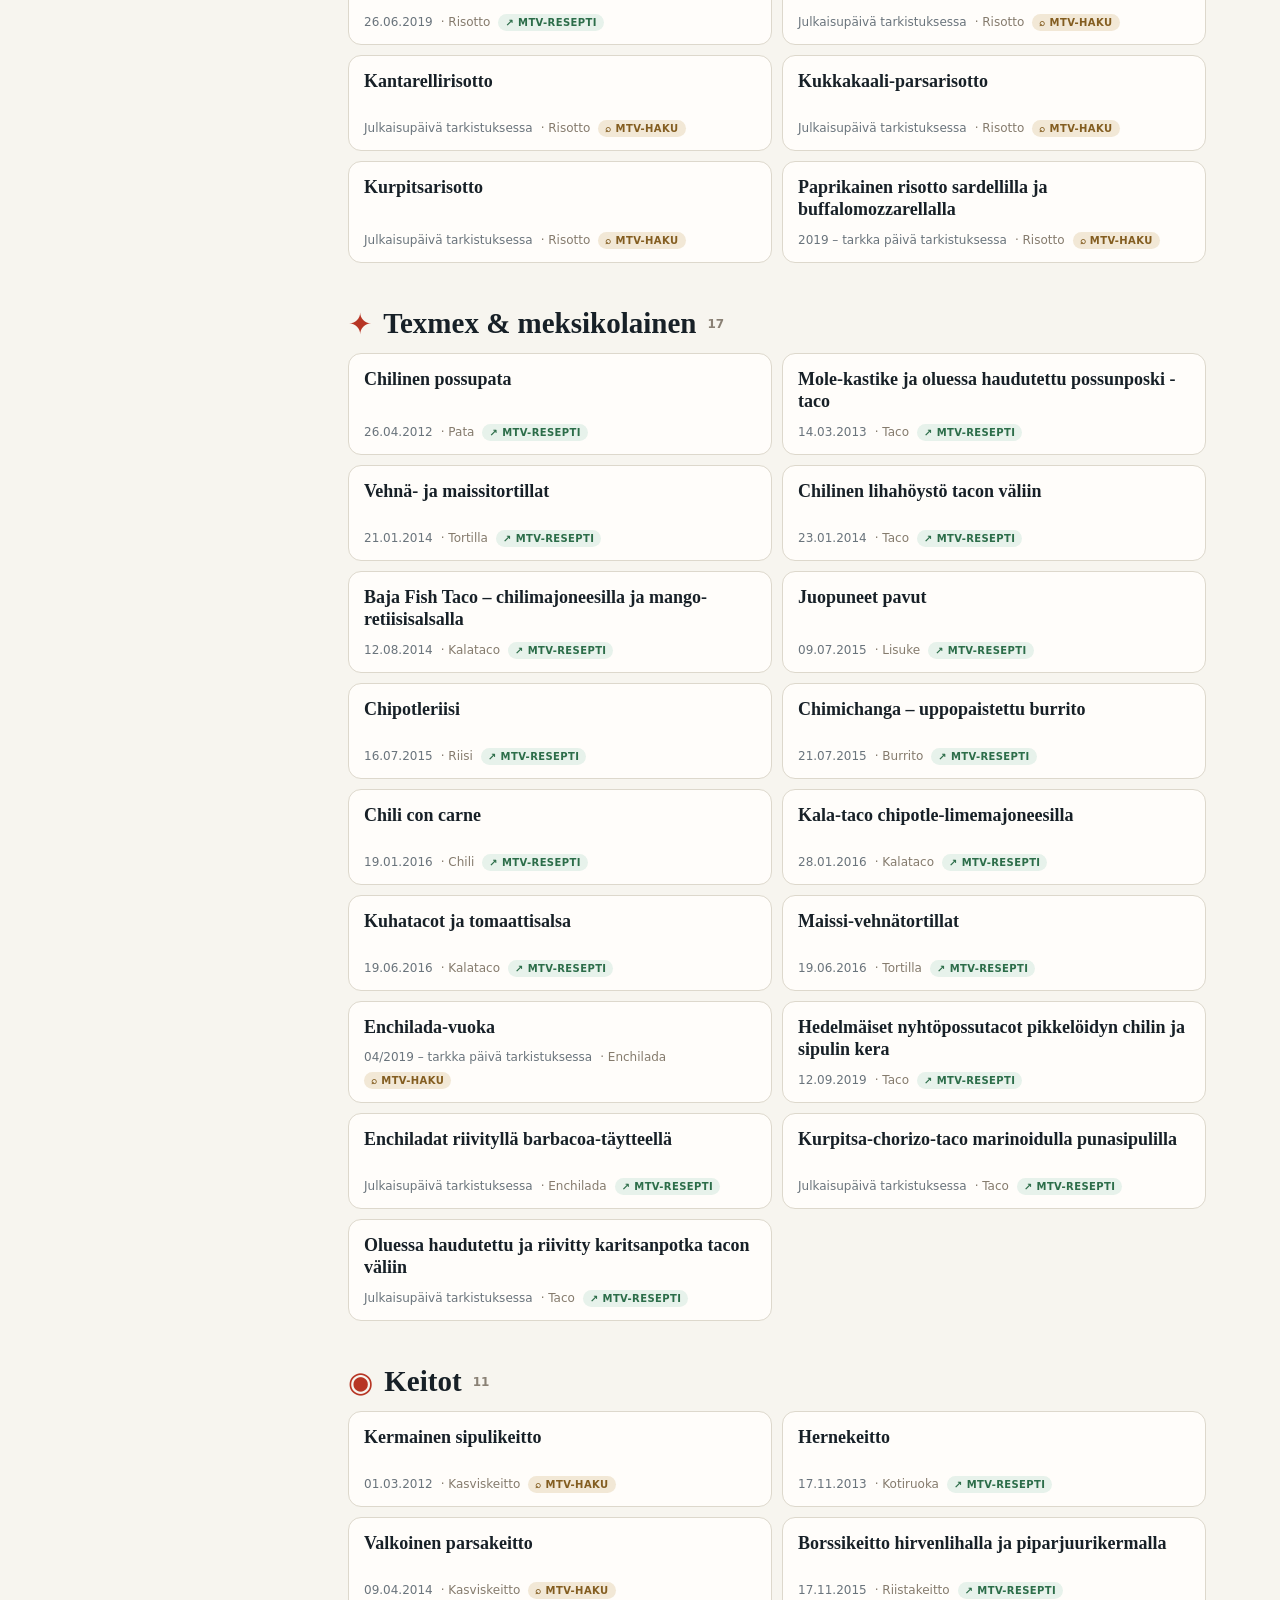
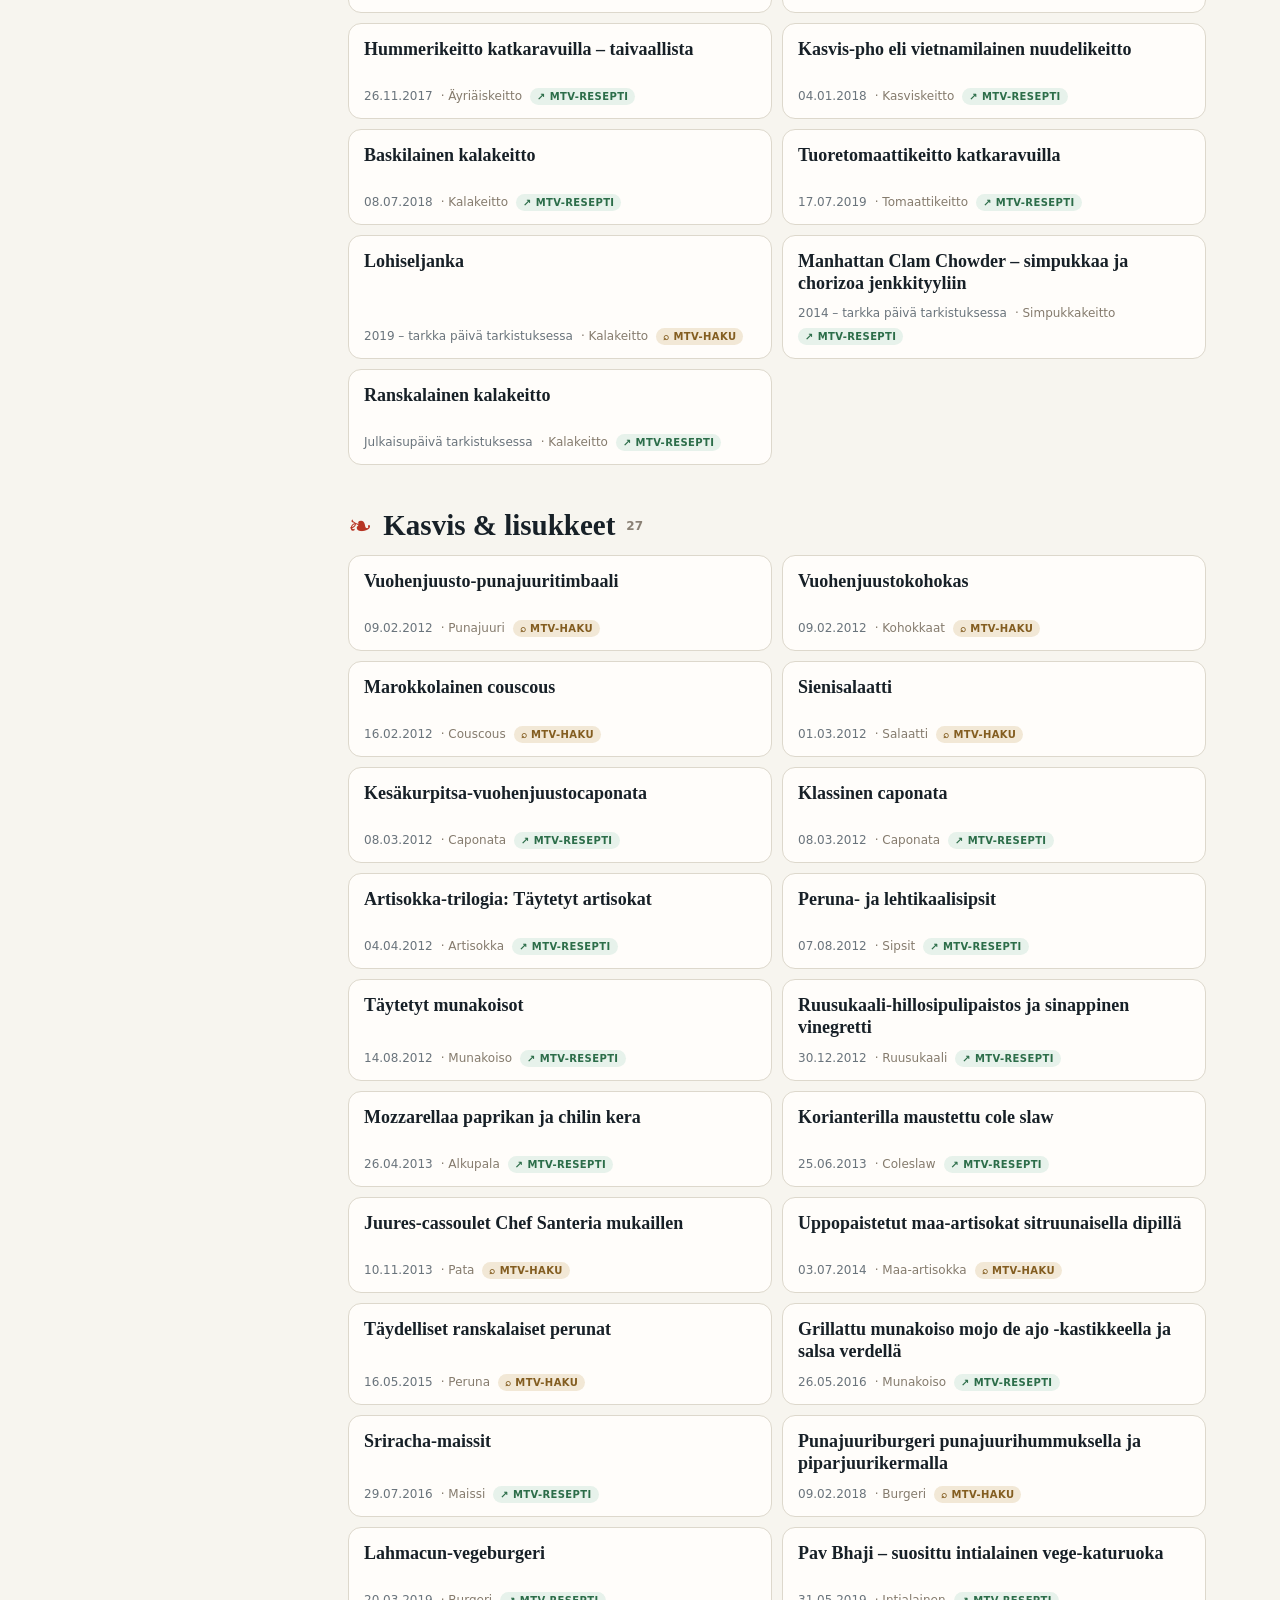
==== commit b1600c2a: "Add Tampere restaurant history feature to homepage" ====
--- a/index.html
+++ b/index.html
@@ -3,12 +3,227 @@
 <head>
 <meta charset="utf-8">
 <meta name="viewport" content="width=device-width,initial-scale=1">
-<meta http-equiv="refresh" content="0;url=/reseptit/">
-<link rel="canonical" href="/reseptit/">
 <title>Sivumaku – MTV-reseptit 2012–2019</title>
-<script>location.replace('/reseptit/');</script>
+<link rel="stylesheet" href="/reseptit/mobile.css">
+<style>
+:root {
+  --ink:#172027; --muted:#6a747c; --paper:#f7f5ef; --card:#fffdfa; --line:#ddd8cc;
+  --accent:#b73524; --accent2:#7f261b; --dark:#1e2a31; --soft:#eee9de; --ok:#2c6d49;
+}
+*{box-sizing:border-box}
+html{scroll-behavior:smooth}
+body{margin:0;font-family:Inter,ui-sans-serif,system-ui,-apple-system,BlinkMacSystemFont,"Segoe UI",sans-serif;background:var(--paper);color:var(--ink)}
+a{color:inherit}
+.hero{background:#fff center center/contain no-repeat;aspect-ratio:2/1;min-height:320px;max-height:620px;padding:0;color:white}.hero>.wrap{display:none}
+.wrap{max-width:1180px;margin:0 auto}
+.kicker{font-size:12px;text-transform:uppercase;letter-spacing:.18em;opacity:.75;font-weight:700}
+h1{font-family:Georgia,"Times New Roman",serif;font-size:clamp(42px,7vw,78px);line-height:.95;margin:12px 0 18px;max-width:850px;font-weight:700}
+.lead{max-width:760px;font-size:18px;line-height:1.55;color:#e9ecee;margin:0}
+.stats{display:flex;flex-wrap:wrap;gap:14px;margin-top:28px}
+.stat{background:rgba(255,255,255,.10);border:1px solid rgba(255,255,255,.16);padding:10px 14px;border-radius:999px;font-size:13px}
+.toolbar-shell{position:sticky;top:0;z-index:20;background:rgba(247,245,239,.95);backdrop-filter:blur(12px);border-bottom:1px solid var(--line)}
+.toolbar{max-width:1180px;margin:auto;padding:14px 24px;display:grid;grid-template-columns:minmax(240px,1fr) auto;gap:12px;align-items:center}
+.search{position:relative}
+.search input{width:100%;border:1px solid #cfc8bb;background:white;border-radius:12px;padding:13px 42px 13px 14px;font-size:15px;outline:none}
+.search input:focus{border-color:var(--accent);box-shadow:0 0 0 3px rgba(183,53,36,.10)}
+.search span{position:absolute;right:14px;top:12px;color:var(--muted)}
+.years{display:flex;gap:6px;flex-wrap:wrap;justify-content:flex-end}
+button{font:inherit}
+.year-btn,.cat-btn{border:1px solid #cfc8bb;background:#fff;border-radius:999px;padding:9px 11px;cursor:pointer;color:#3d474e}
+.year-btn:hover,.cat-btn:hover{border-color:#9c9182}
+.year-btn.active,.cat-btn.active{background:var(--dark);border-color:var(--dark);color:white}
+.layout{max-width:1180px;margin:0 auto;display:grid;grid-template-columns:240px minmax(0,1fr);gap:34px;padding:30px 24px 70px}
+.sidebar{position:sticky;top:82px;align-self:start}
+.sidebar h2{font-size:12px;letter-spacing:.14em;text-transform:uppercase;color:var(--muted);margin:0 0 10px}
+.cats{display:flex;flex-direction:column;gap:6px}
+.cat-btn{text-align:left;border-radius:9px;background:transparent;border-color:transparent;padding:9px 10px;display:flex;justify-content:space-between;gap:10px}
+.cat-btn .count{font-variant-numeric:tabular-nums;color:var(--muted)}
+.cat-btn.active .count{color:#dfe6e8}
+.results-head{display:flex;justify-content:space-between;align-items:end;gap:18px;margin-bottom:20px;border-bottom:1px solid var(--line);padding-bottom:14px}
+.results-head h2{margin:0;font-family:Georgia,"Times New Roman",serif;font-size:31px}
+.results-head p{margin:0;color:var(--muted);font-size:13px}
+.category{margin:0 0 44px}
+.category-title{display:flex;align-items:center;gap:11px;margin:0 0 12px;font-family:Georgia,"Times New Roman",serif;font-size:29px}
+.category-title .icon{color:var(--accent);font-family:system-ui}
+.recipe-list{display:grid;grid-template-columns:repeat(2,minmax(0,1fr));gap:10px}
+.recipe{background:var(--card);border:1px solid var(--line);border-radius:13px;padding:14px 15px 13px;min-height:96px;display:flex;flex-direction:column;justify-content:space-between;transition:transform .14s ease,border-color .14s ease,box-shadow .14s ease}
+.recipe:hover{transform:translateY(-1px);border-color:#c5bcad;box-shadow:0 5px 18px rgba(45,39,31,.06)}
+.recipe a.name{font-family:Georgia,"Times New Roman",serif;font-size:18px;line-height:1.25;text-decoration:none;font-weight:700}
+.recipe a.name:hover{color:var(--accent);text-decoration:underline;text-underline-offset:3px}
+.meta{display:flex;align-items:center;gap:8px;flex-wrap:wrap;margin-top:11px;font-size:12px;color:var(--muted)}
+.badge{display:inline-flex;align-items:center;gap:5px;padding:3px 7px;border-radius:999px;background:#e7f2eb;color:var(--ok);font-size:10px;font-weight:700;text-transform:uppercase;letter-spacing:.04em}
+.badge.searchlink{background:#f2e8d6;color:#835d20}
+.subgroup{color:#857b6d}
+.empty{display:none;background:white;border:1px dashed #c8c0b4;border-radius:14px;padding:30px;text-align:center;color:var(--muted)}
+.note{margin-top:28px;padding:16px 18px;border-radius:12px;background:#eee9de;color:#5f594f;font-size:13px;line-height:1.55}
+.footer{border-top:1px solid var(--line);padding:22px 24px 40px;color:var(--muted);font-size:12px}
+.hidden{display:none!important}
+mark{background:#f5db7c;color:inherit;border-radius:3px;padding:0 1px}
+@media(max-width:850px){
+  .toolbar{grid-template-columns:1fr}
+  .years{justify-content:flex-start}
+  .layout{grid-template-columns:1fr;padding-top:20px}
+  .sidebar{position:static}
+  .cats{flex-direction:row;overflow:auto;padding-bottom:6px}
+  .cat-btn{white-space:nowrap;border:1px solid #d8d1c5;background:#fff}
+  .recipe-list{grid-template-columns:1fr}
+}
+
+.history-promo{max-width:1132px;margin:24px auto;padding:22px 24px;background:var(--card);border:1px solid var(--line);border-left:4px solid var(--accent);border-radius:13px;display:flex;align-items:center;justify-content:space-between;gap:20px}
+.history-promo h2{font-family:Georgia,"Times New Roman",serif;font-size:26px;line-height:1.2;margin:0 0 8px}
+.history-promo p{margin:0;color:var(--muted);line-height:1.55}
+.history-promo a{display:inline-block;flex-shrink:0;background:var(--accent);color:#fff;padding:12px 18px;border-radius:9px;font-weight:700;text-decoration:none}
+.history-promo a:hover{background:var(--accent2)}
+.history-promo a:focus-visible{outline:3px solid var(--ink);outline-offset:4px}
+@media(max-width:1180px){.history-promo{margin:20px 24px}}
+@media(max-width:650px){.history-promo{flex-direction:column;align-items:flex-start;padding:20px;gap:16px}.history-promo h2{font-size:24px}}
+</style>
 </head>
 <body>
-<p><a href="/reseptit/">Avaa Sivumaku-reseptit</a></p>
+<header class="hero">
+  <div class="wrap">
+    <div class="kicker">Sivumaku × MTV · 2012–2019</div>
+    <h1>Kaikki reseptit yhdessä paikassa</h1>
+    <p class="lead">Sivumaun MTV-kauden reseptihakemisto ruokalajeittain. Hae nimellä, rajaa vuoteen tai selaa kategorioita. Reseptin nimi avaa MTV:n sivun uuteen välilehteen.</p>
+    <div class="stats">
+      <div class="stat"><strong>324</strong> reseptiyksikköä</div>
+      <div class="stat"><strong>250</strong> suoraa MTV-reseptilinkkiä</div>
+      <div class="stat"><strong>289</strong> tarkkaa julkaisupäivää</div>
+      <div class="stat">Koko MTV-kausi 2012–2019</div>
+    </div>
+  </div>
+</header>
+
+<section class="history-promo" aria-labelledby="history-title">
+  <div>
+    <h2 id="history-title">Tutustu Tampereen ravintolahistoriaan</h2>
+    <p>Mitä ravintoloita tutuissa osoitteissa on vuosien varrella toiminut? Tutki Tampereen nykyisiä ja entisiä ravintoloita.</p>
+  </div>
+  <a href="https://ravintolahistoria.sivumaku.fi">Tutki ravintolahistoriaa →</a>
+</section>
+
+
+<div class="toolbar-shell">
+  <div class="toolbar">
+    <label class="search">
+      <input id="search" type="search" placeholder="Hae reseptiä, esim. risotto, kana, lasagne…" autocomplete="off">
+      <span>⌕</span>
+    </label>
+    <div class="years" id="years"></div>
+  </div>
+</div>
+
+<main class="layout">
+  <aside class="sidebar">
+    <h2>Ruokalajit</h2>
+    <div class="cats" id="cats"></div>
+  </aside>
+
+  <section>
+    <div class="results-head">
+      <div><h2 id="view-title">Kaikki reseptit</h2><p id="result-count"></p></div>
+      <p>↗ avautuu MTV:n sivulle</p>
+    </div>
+    <div id="content"></div>
+    <div class="empty" id="empty">Hakuehdoilla ei löytynyt reseptejä.</div>
+    <div class="note">
+      <strong>Linkkien tila:</strong> vihreä “MTV-resepti” tarkoittaa varmennettua suoraa reseptisivua.
+      Ruskea “MTV-haku” tarkoittaa, että resepti kuuluu masteriin, mutta alkuperäinen suora URL on vielä palauttamatta;
+      nimi avaa silloin MTV Uutisten haun kyseisellä reseptinimellä. Julkaisupäivän kohdalla näkyy vastaavasti selvästi,
+      jos tarkka päivä on vielä tarkistuksessa.
+    </div>
+  </section>
+</main>
+
+<footer class="footer"><div class="wrap">Sivumaku-reseptihakemisto · aineisto koottu MTV Uutisten Sivumaku-arkistosta ja vanhoista Sivumaku-koosteista.</div></footer>
+
+<script src="/reseptit/data1.js"></script>
+<script src="/reseptit/data2.js"></script>
+<script src="/reseptit/data3.js"></script>
+<script src="/reseptit/data4.js"></script>
+<script src="/reseptit/data5.js"></script>
+<script src="/reseptit/data6.js"></script>
+<script src="/reseptit/data7.js"></script>
+<script>
+const DATA=window.SIVUMAKU_DATA||[];
+const GROUPS=["Lihapullat", "Kana", "Kala & äyriäiset", "Liha", "Pasta & lasagne", "Risotto & riisi", "Texmex & meksikolainen", "Keitot", "Kasvis & lisukkeet", "Kastikkeet & tahnat", "Pizza & leivät", "Jälkiruoat & makeat", "Muut"];
+const YEARS=[2012, 2013, 2014, 2015, 2016, 2017, 2018, 2019];
+let state={q:"",year:"all",group:"all"};
+
+const esc=s=>String(s??"").replace(/[&<>"']/g,c=>({"&":"&amp;","<":"&lt;",">":"&gt;",'"':"&quot;","'":"&#039;"}[c]));
+const norm=s=>String(s??"").toLocaleLowerCase("fi");
+
+function groupCounts(items){
+  const m={};
+  items.forEach(x=>m[x.group]=(m[x.group]||0)+1);
+  return m;
+}
+function renderControls(){
+  const years=document.getElementById("years");
+  years.innerHTML=`<button class="year-btn active" data-year="all">Kaikki vuodet</button>`+
+    YEARS.map(y=>`<button class="year-btn" data-year="${y}">${y}</button>`).join("");
+  years.onclick=e=>{
+    const b=e.target.closest("button"); if(!b)return;
+    state.year=b.dataset.year;
+    [...years.children].forEach(x=>x.classList.toggle("active",x===b));
+    render();
+  };
+  const counts=groupCounts(DATA);
+  const cats=document.getElementById("cats");
+  cats.innerHTML=`<button class="cat-btn active" data-group="all"><span>Kaikki</span><span class="count">${DATA.length}</span></button>`+
+    GROUPS.filter(g=>counts[g]).map(g=>`<button class="cat-btn" data-group="${esc(g)}"><span>${esc(g)}</span><span class="count">${counts[g]}</span></button>`).join("");
+  cats.onclick=e=>{
+    const b=e.target.closest("button"); if(!b)return;
+    state.group=b.dataset.group;
+    [...cats.children].forEach(x=>x.classList.toggle("active",x===b));
+    render();
+  };
+}
+function filtered(){
+  const q=norm(state.q.trim());
+  return DATA.filter(x=>{
+    if(state.year!=="all" && String(x.year)!==state.year)return false;
+    if(state.group!=="all" && x.group!==state.group)return false;
+    if(q && !norm(x.name+" "+x.group+" "+x.subgroup+" "+(x.year||"")).includes(q))return false;
+    return true;
+  });
+}
+function itemHTML(x){
+  const badge=x.direct
+    ? `<span class="badge">↗ MTV-resepti</span>`
+    : `<span class="badge searchlink">⌕ MTV-haku</span>`;
+  return `<article class="recipe">
+    <a class="name" href="${esc(x.href)}" target="_blank" rel="noopener noreferrer">${esc(x.name)}</a>
+    <div class="meta"><span>${esc(x.date)}</span>${x.subgroup?`<span class="subgroup">· ${esc(x.subgroup)}</span>`:""}${badge}</div>
+  </article>`;
+}
+function render(){
+  const items=filtered();
+  const content=document.getElementById("content");
+  const empty=document.getElementById("empty");
+  const title=document.getElementById("view-title");
+  const count=document.getElementById("result-count");
+  title.textContent=state.group==="all"?"Kaikki reseptit":state.group;
+  count.textContent=`${items.length} reseptiä`+(state.year!=="all"?` · ${state.year}`:"");
+  if(!items.length){content.innerHTML="";empty.style.display="block";return;}
+  empty.style.display="none";
+  const groups=GROUPS.filter(g=>items.some(x=>x.group===g));
+  content.innerHTML=groups.map(g=>{
+    const gi=items.filter(x=>x.group===g);
+    return `<section class="category" id="${encodeURIComponent(g)}">
+      <h3 class="category-title"><span class="icon">${esc({"Lihapullat": "●", "Kana": "◒", "Kala & äyriäiset": "≈", "Liha": "◆", "Pasta & lasagne": "⌁", "Risotto & riisi": "◌", "Texmex & meksikolainen": "✦", "Keitot": "◉", "Kasvis & lisukkeet": "❧", "Kastikkeet & tahnat": "✺", "Pizza & leivät": "△", "Jälkiruoat & makeat": "◇", "Muut": "•"}[g]||"•")}</span>${esc(g)} <small style="font:600 12px system-ui;color:#8a8175">${gi.length}</small></h3>
+      <div class="recipe-list">${gi.map(itemHTML).join("")}</div>
+    </section>`;
+  }).join("");
+}
+document.getElementById("search").addEventListener("input",e=>{state.q=e.target.value;render();});
+renderControls(); render();
+</script>
+
+<script>
+Promise.all(Array.from({length:8},(_,i)=>fetch(`/assets/hero-${i+1}.txt`).then(r=>{if(!r.ok)throw new Error(`Hero chunk ${i+1} failed`);return r.text();})))
+  .then(parts=>{document.querySelector('.hero').style.backgroundImage=`url("data:image/webp;base64,${parts.join('')}")`;})
+  .catch(console.error);
+</script>
 </body>
-</html>
+</html>
--- a/reseptit/mobile.css
+++ b/reseptit/mobile.css
@@ -0,0 +1,40 @@
+html,body{max-width:100%!important;overflow-x:hidden!important}body{width:100%!important}img,svg,video,canvas,iframe{max-width:100%!important;height:auto}*{min-width:0}
+.hero{width:100%!important;height:min(526px,43.833vw)!important;min-height:0!important;max-height:526px!important;aspect-ratio:auto!important;background-size:min(100%,1200px) auto!important;background-position:50% 50%!important;background-repeat:no-repeat!important;margin-left:auto!important;margin-right:auto!important}
+@media(max-width:850px){
+  html,body{width:100%!important;max-width:100%!important;overflow-x:hidden!important}
+  .hero{width:100%!important;height:43.833vw!important;min-height:0!important;max-height:none!important;aspect-ratio:auto!important;background-size:100% auto!important;background-position:50% 50%!important;background-repeat:no-repeat!important;margin-left:auto!important;margin-right:auto!important}
+  .toolbar-shell{position:static!important;width:100%!important;max-width:100%!important}
+  .toolbar{width:100%!important;max-width:100%!important;padding:10px 12px!important;grid-template-columns:minmax(0,1fr)!important;gap:8px!important}
+  .search,.search input{width:100%!important;max-width:100%!important;min-width:0!important}
+  .years{display:grid!important;grid-template-columns:repeat(5,minmax(0,1fr))!important;gap:4px!important;width:100%!important;max-width:100%!important;justify-content:stretch!important}
+  .years .year-btn{width:100%!important;min-width:0!important;padding:5px 2px!important;font-size:10px!important;line-height:1.05!important;white-space:nowrap!important;border-radius:8px!important}
+  .years .year-btn:first-child{grid-column:span 2!important}
+  .layout{width:100%!important;max-width:100%!important;margin:0!important;grid-template-columns:minmax(0,1fr)!important;gap:20px!important;padding:16px 12px 50px!important}
+  .layout>*,.layout>section,.sidebar,#content,.category,.recipe-list{width:100%!important;max-width:100%!important;min-width:0!important}
+  .sidebar{position:static!important}
+  .cats{display:grid!important;grid-template-columns:minmax(0,1fr)!important;gap:7px!important;width:100%!important;max-width:100%!important;overflow:visible!important;padding:0!important}
+  .cat-btn{width:100%!important;max-width:100%!important;min-width:0!important;white-space:normal!important;overflow-wrap:normal!important;word-break:normal!important;border:1px solid #d8d1c5!important;background:#fff!important;font-size:15px!important;line-height:1.25!important;padding:11px 13px!important;min-height:46px!important;display:grid!important;grid-template-columns:minmax(0,1fr) auto!important;align-items:center!important;text-align:left!important;gap:10px!important;border-radius:10px!important}
+  .cat-btn span:first-child{white-space:normal!important;overflow-wrap:break-word!important;word-break:normal!important}
+  .cat-btn .count{font-size:12px!important;white-space:nowrap!important;align-self:center!important}
+  .results-head{width:100%!important;max-width:100%!important;display:flex!important;flex-direction:column!important;align-items:flex-start!important;gap:4px!important}
+  .results-head>div,.results-head p{max-width:100%!important}
+  .results-head h2{font-size:26px!important;overflow-wrap:anywhere!important}
+  .category-title{font-size:24px!important;line-height:1.1!important;flex-wrap:wrap!important;overflow-wrap:anywhere!important}
+  .recipe-list{grid-template-columns:minmax(0,1fr)!important;gap:9px!important}
+  .recipe{width:100%!important;max-width:100%!important;min-width:0!important;overflow:hidden!important;padding:13px 14px!important}
+  .recipe a.name,.meta,.note,.footer{max-width:100%!important;overflow-wrap:anywhere!important;word-break:break-word!important}
+  .meta{gap:6px!important}
+  .badge{max-width:100%!important;white-space:normal!important}
+  .note{padding:14px!important}
+  .footer{padding:18px 12px 30px!important}
+}
+@media(max-width:420px){
+  .years{grid-template-columns:repeat(5,minmax(0,1fr))!important;gap:3px!important}
+  .years .year-btn{font-size:9px!important;padding:5px 1px!important}
+  .years .year-btn:first-child{grid-column:span 2!important}
+  .cats{grid-template-columns:minmax(0,1fr)!important}
+  .cat-btn{font-size:15px!important;padding:12px!important;min-height:48px!important}
+  .layout{padding-left:10px!important;padding-right:10px!important}
+  .toolbar{padding-left:10px!important;padding-right:10px!important}
+  .recipe a.name{font-size:17px!important}
+}
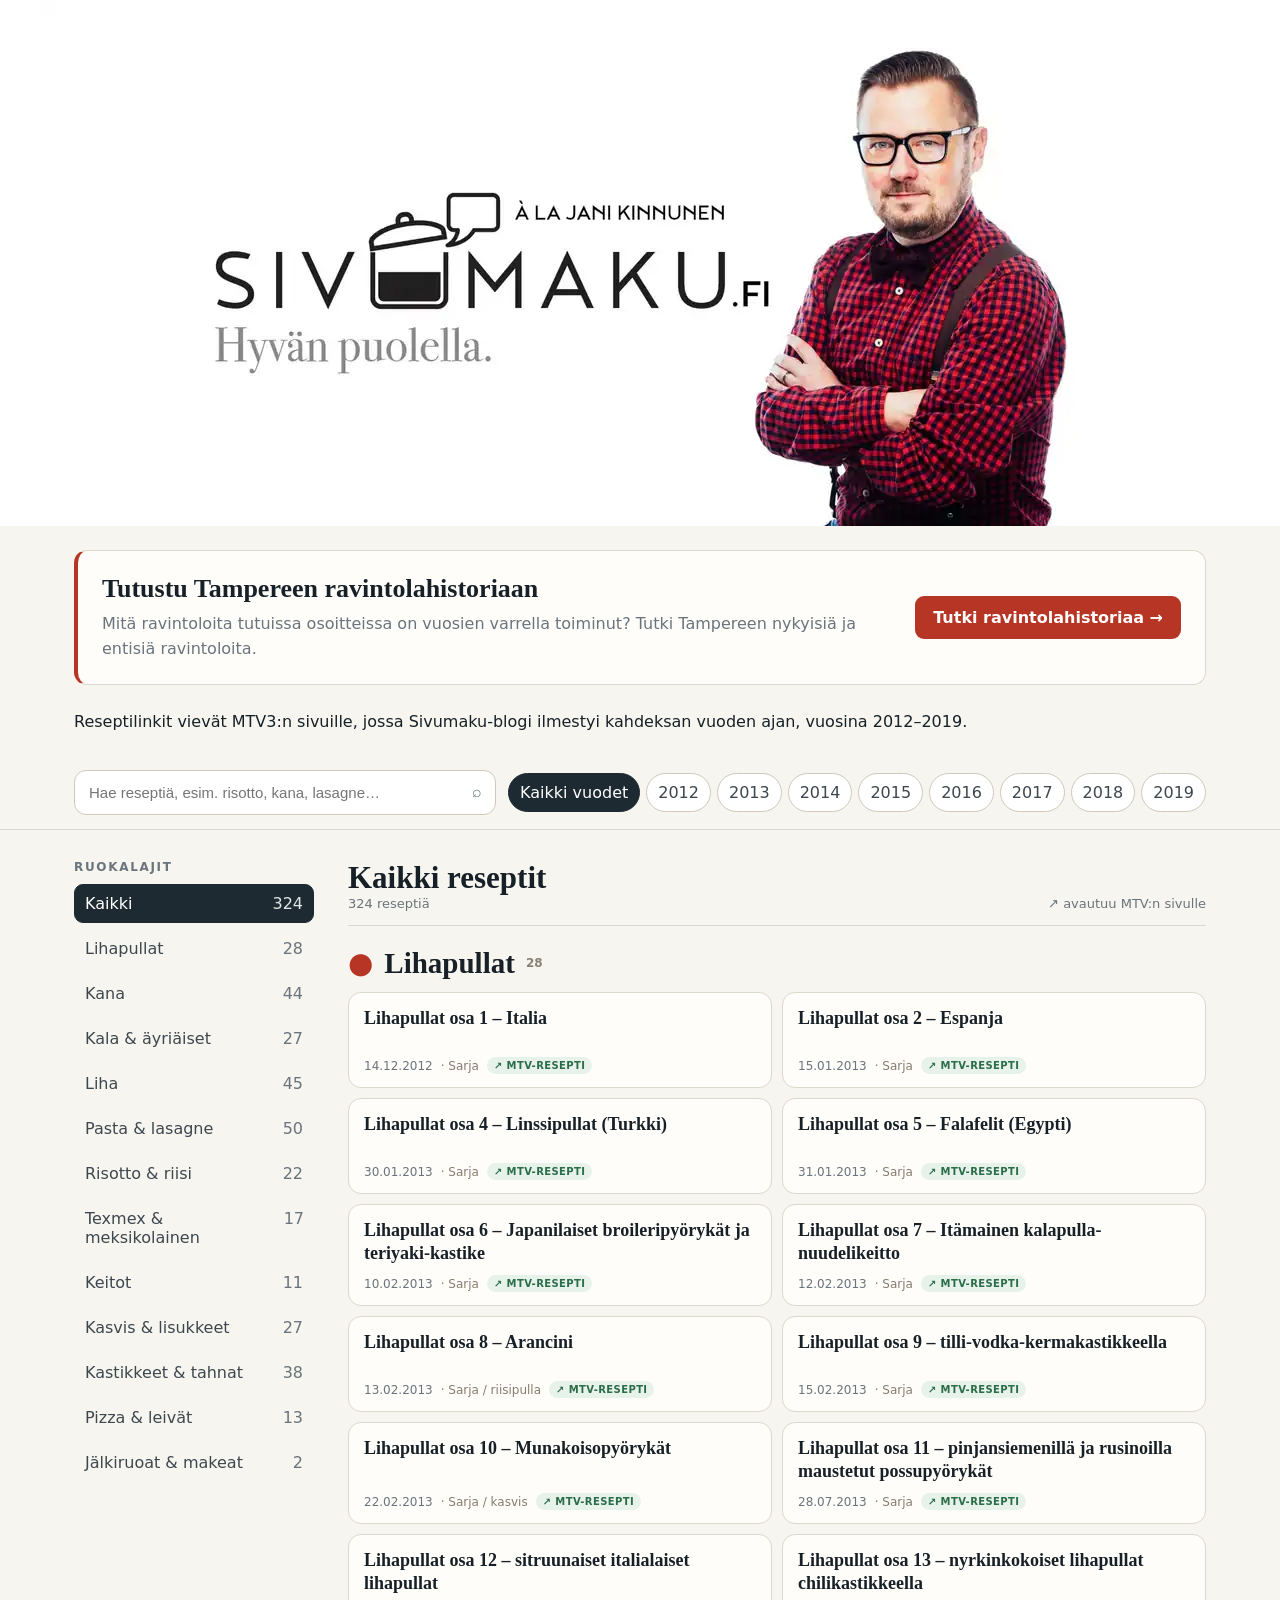
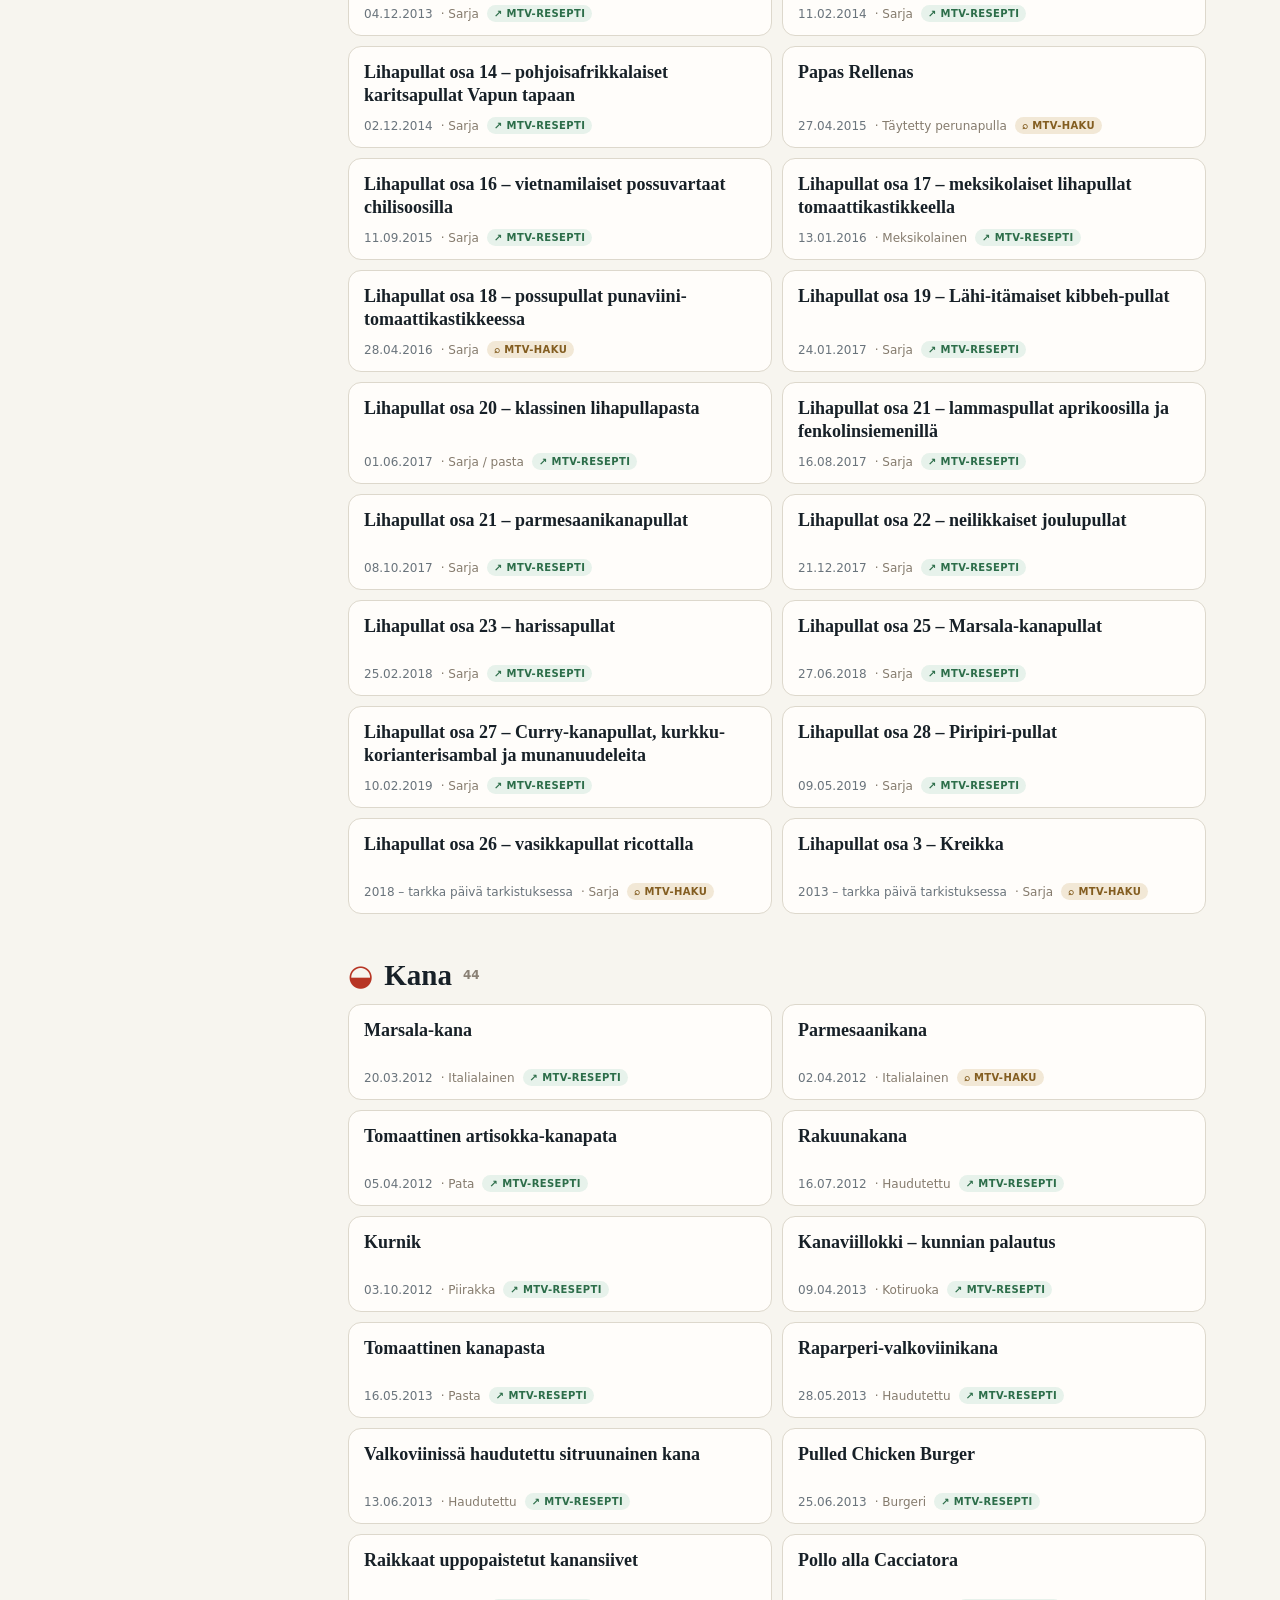
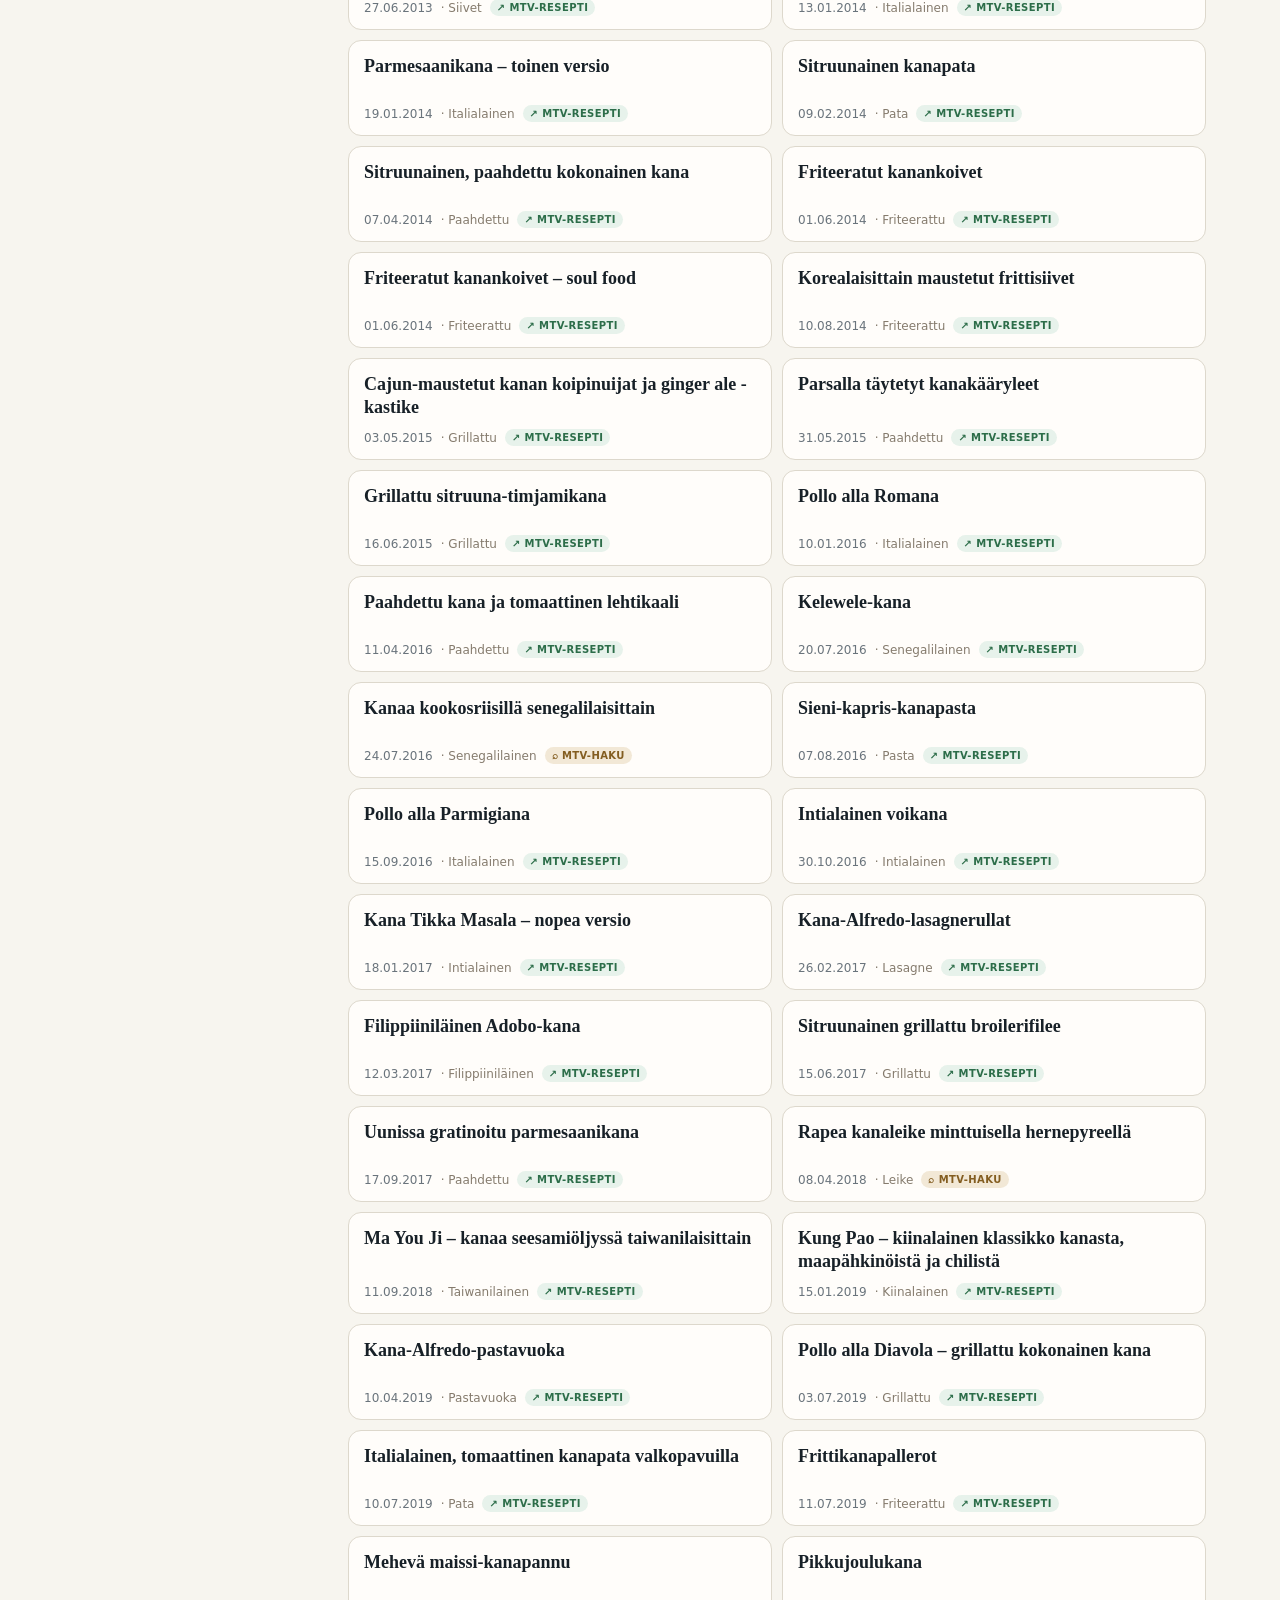
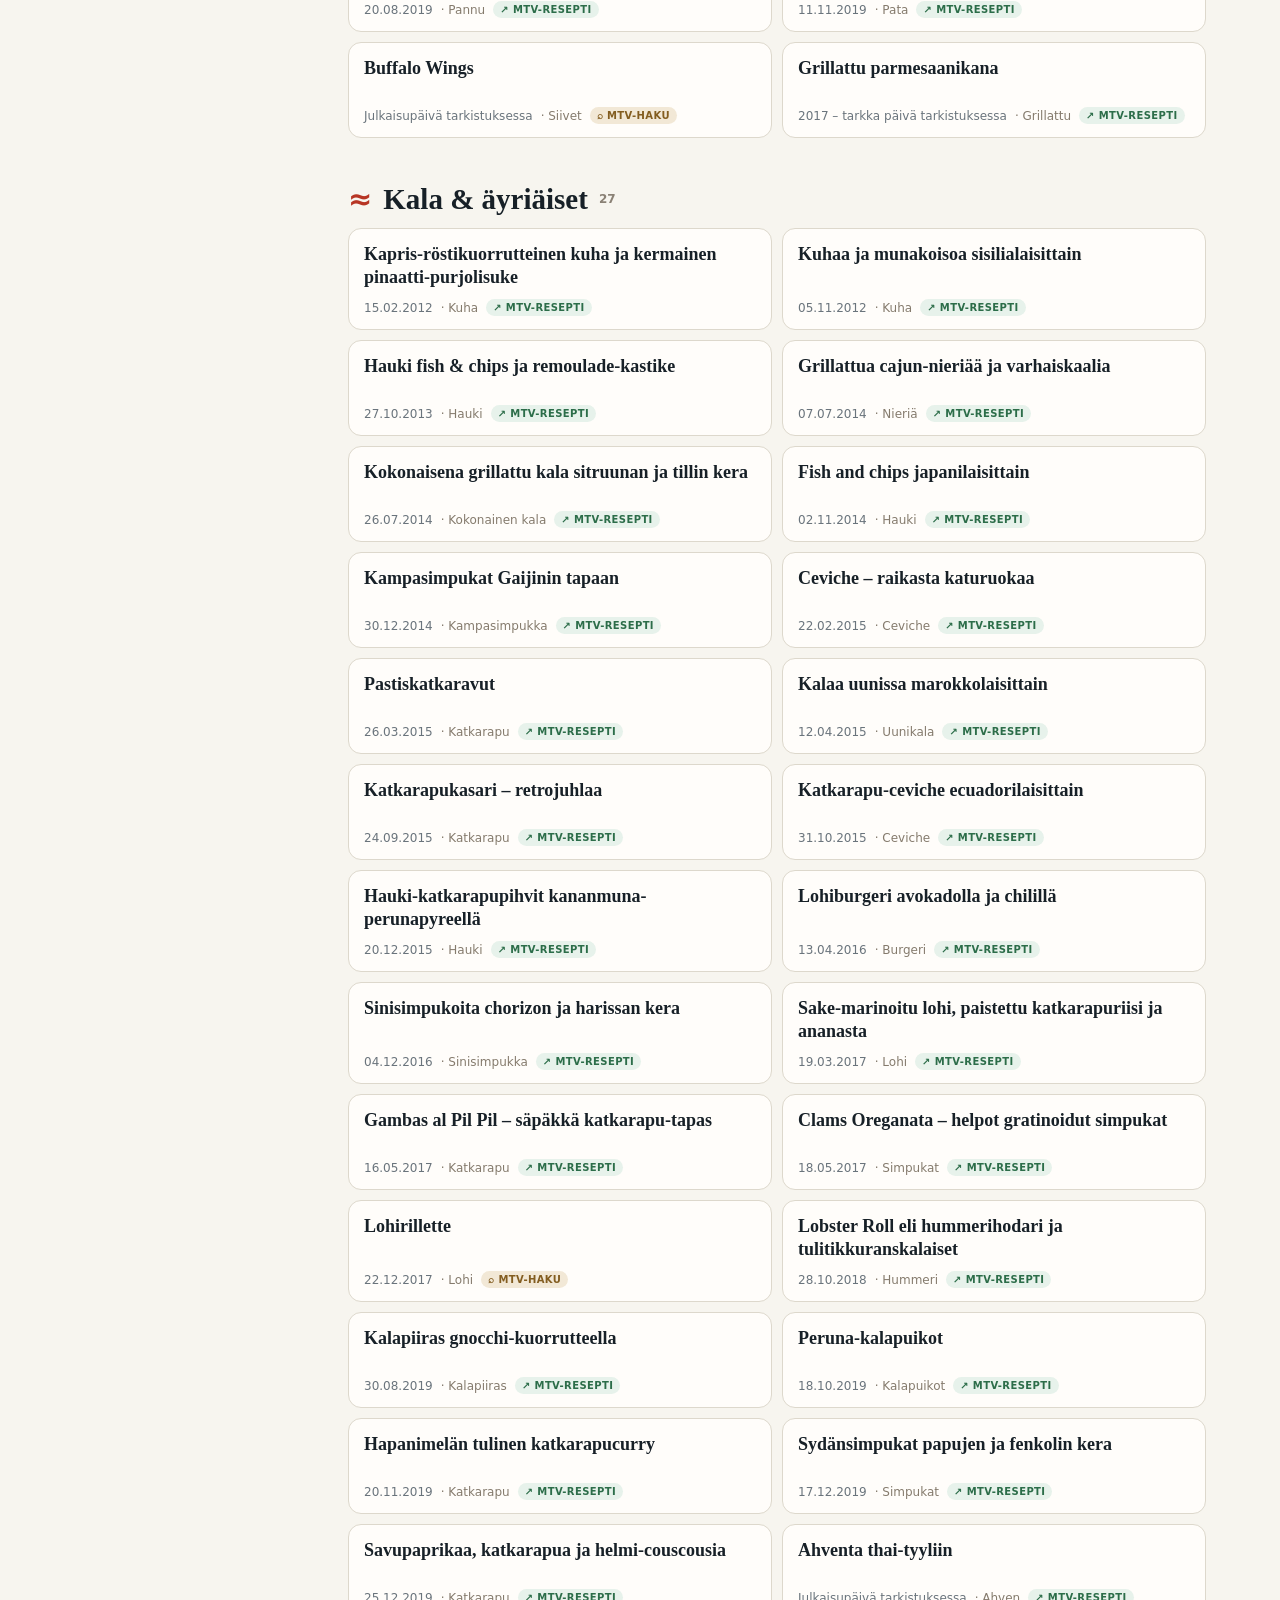
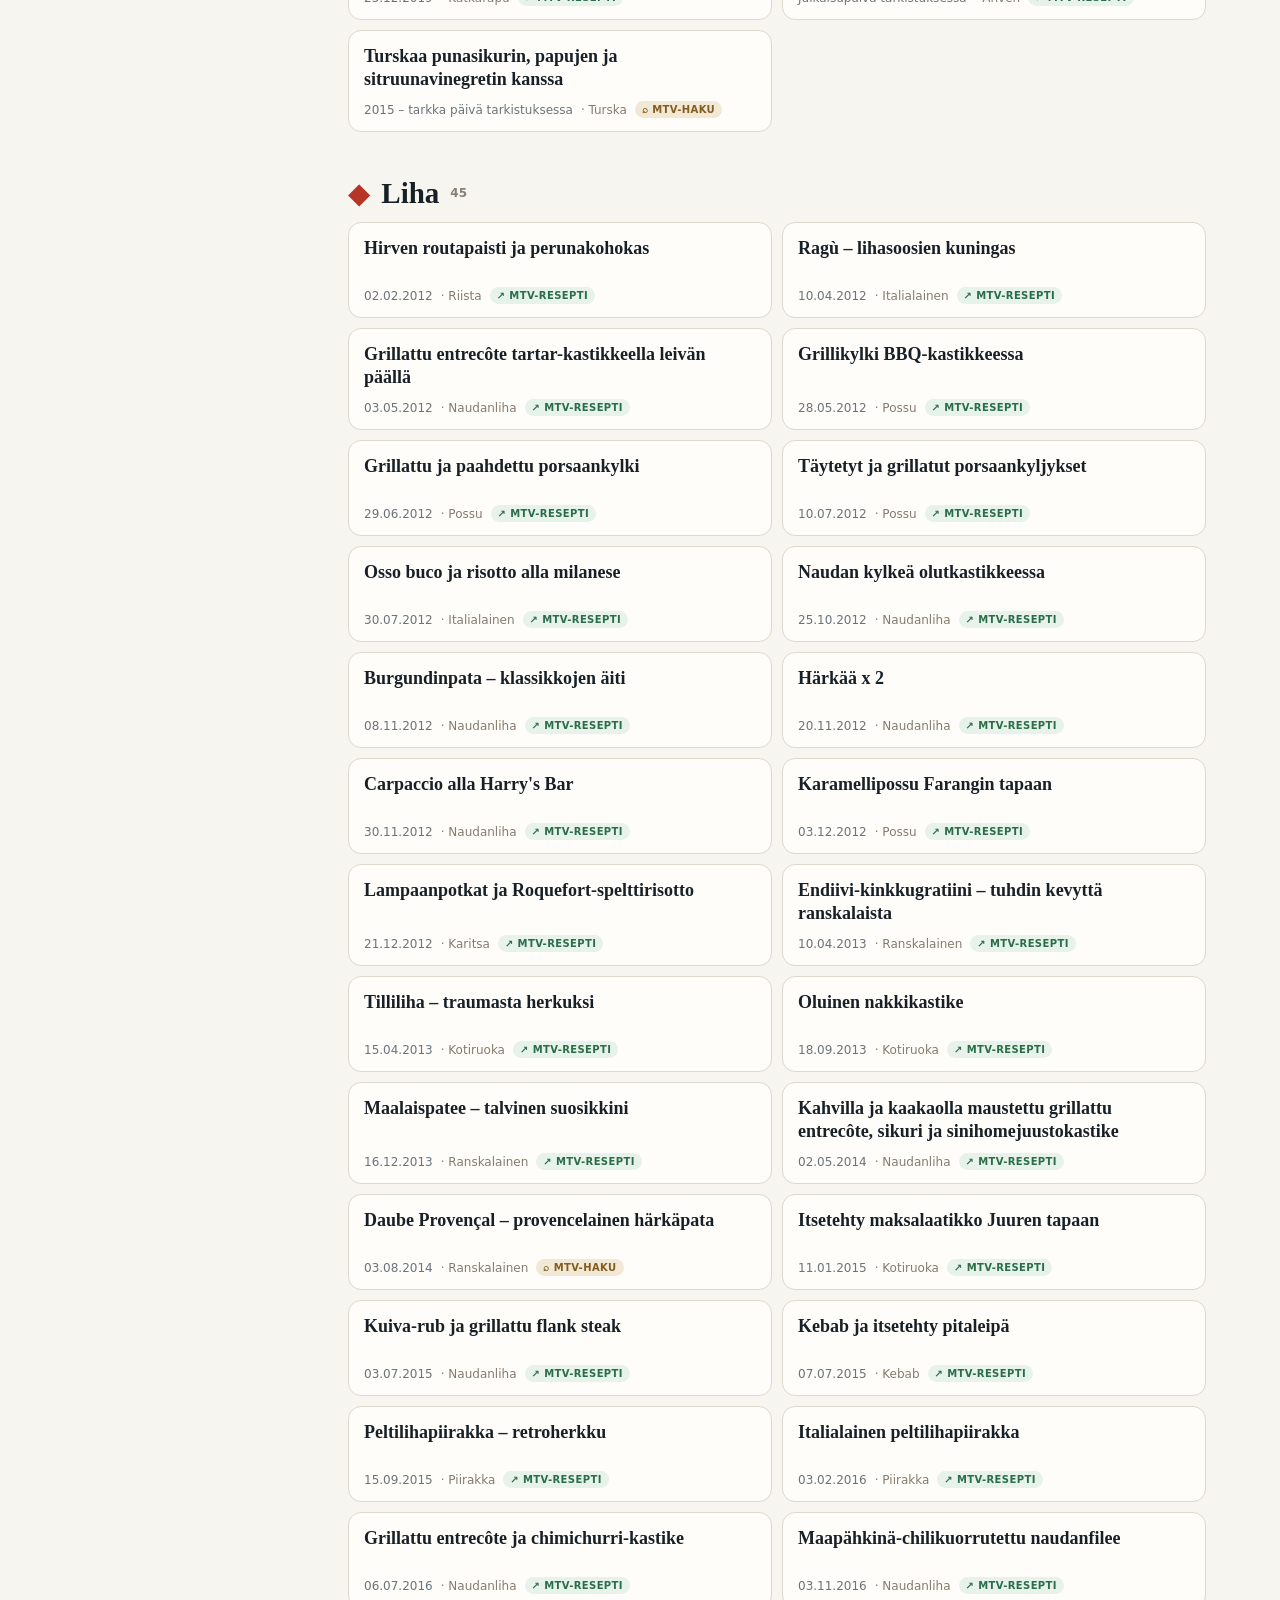
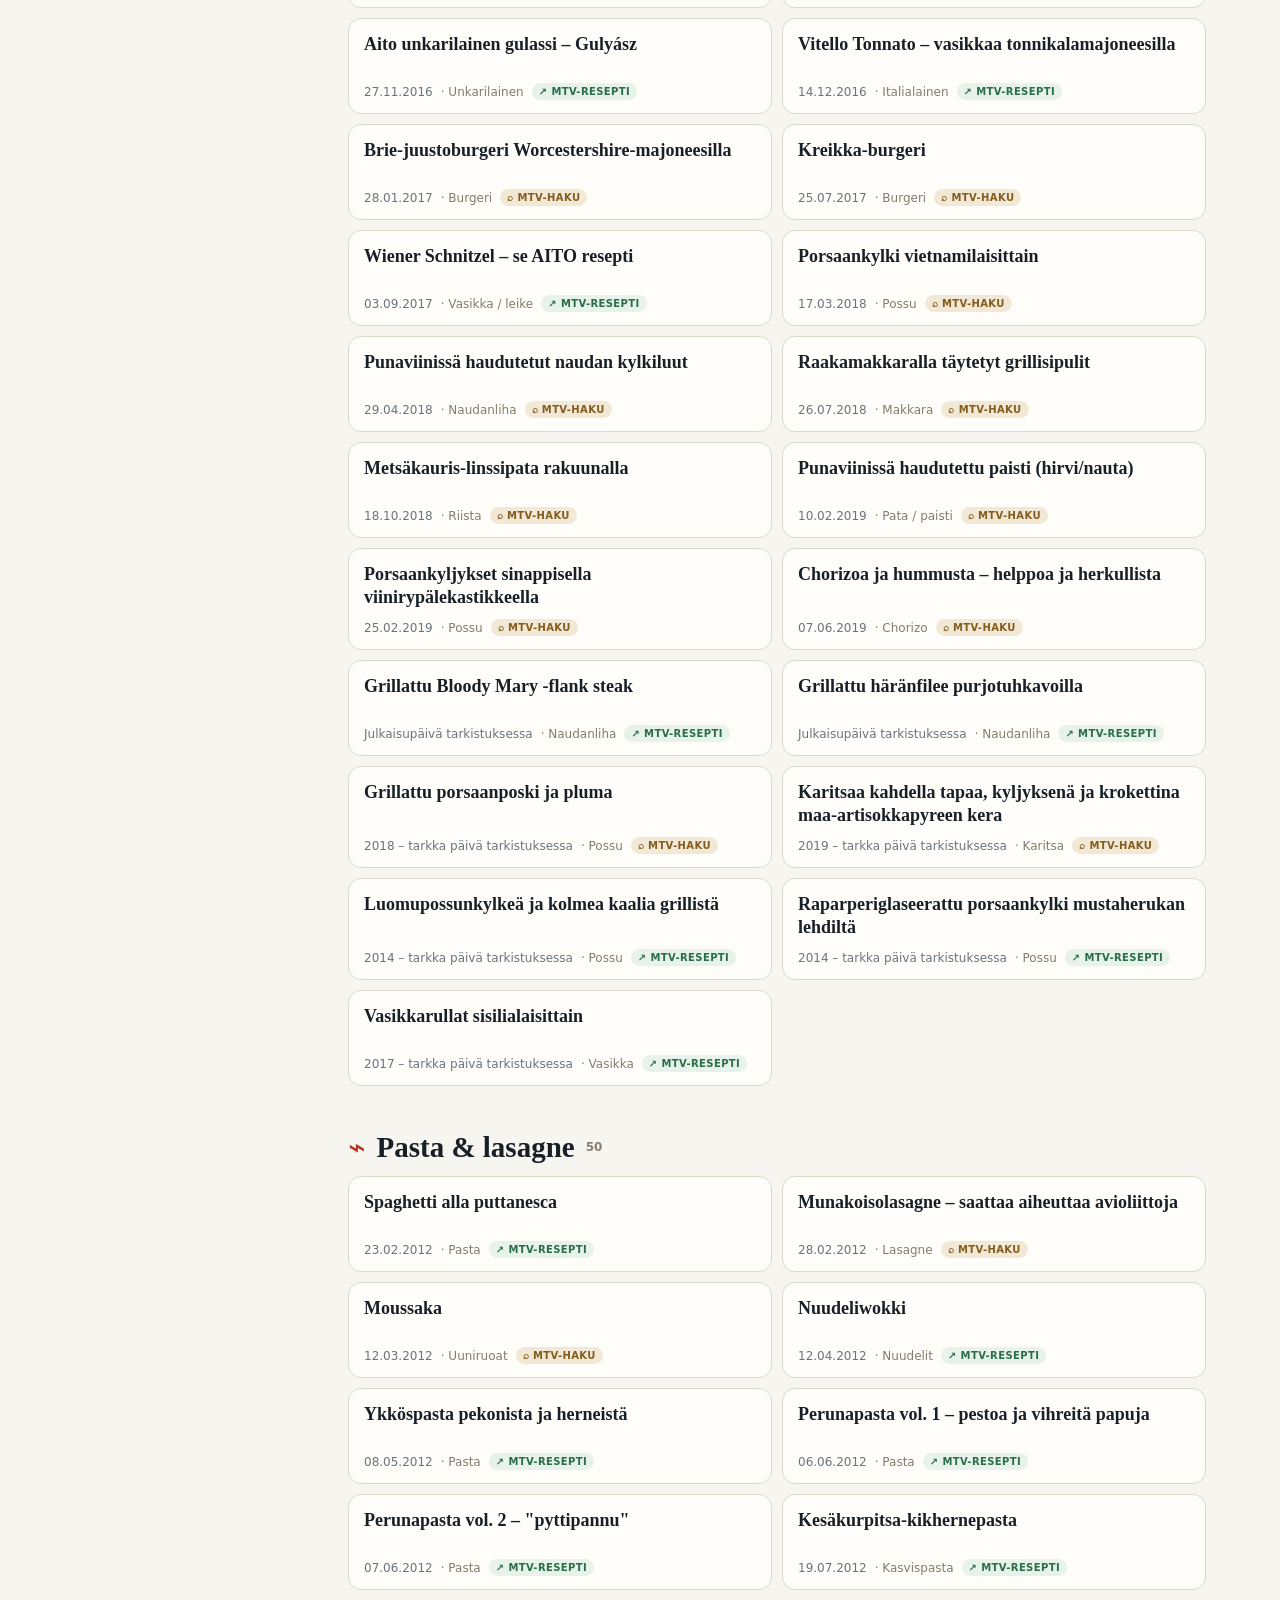
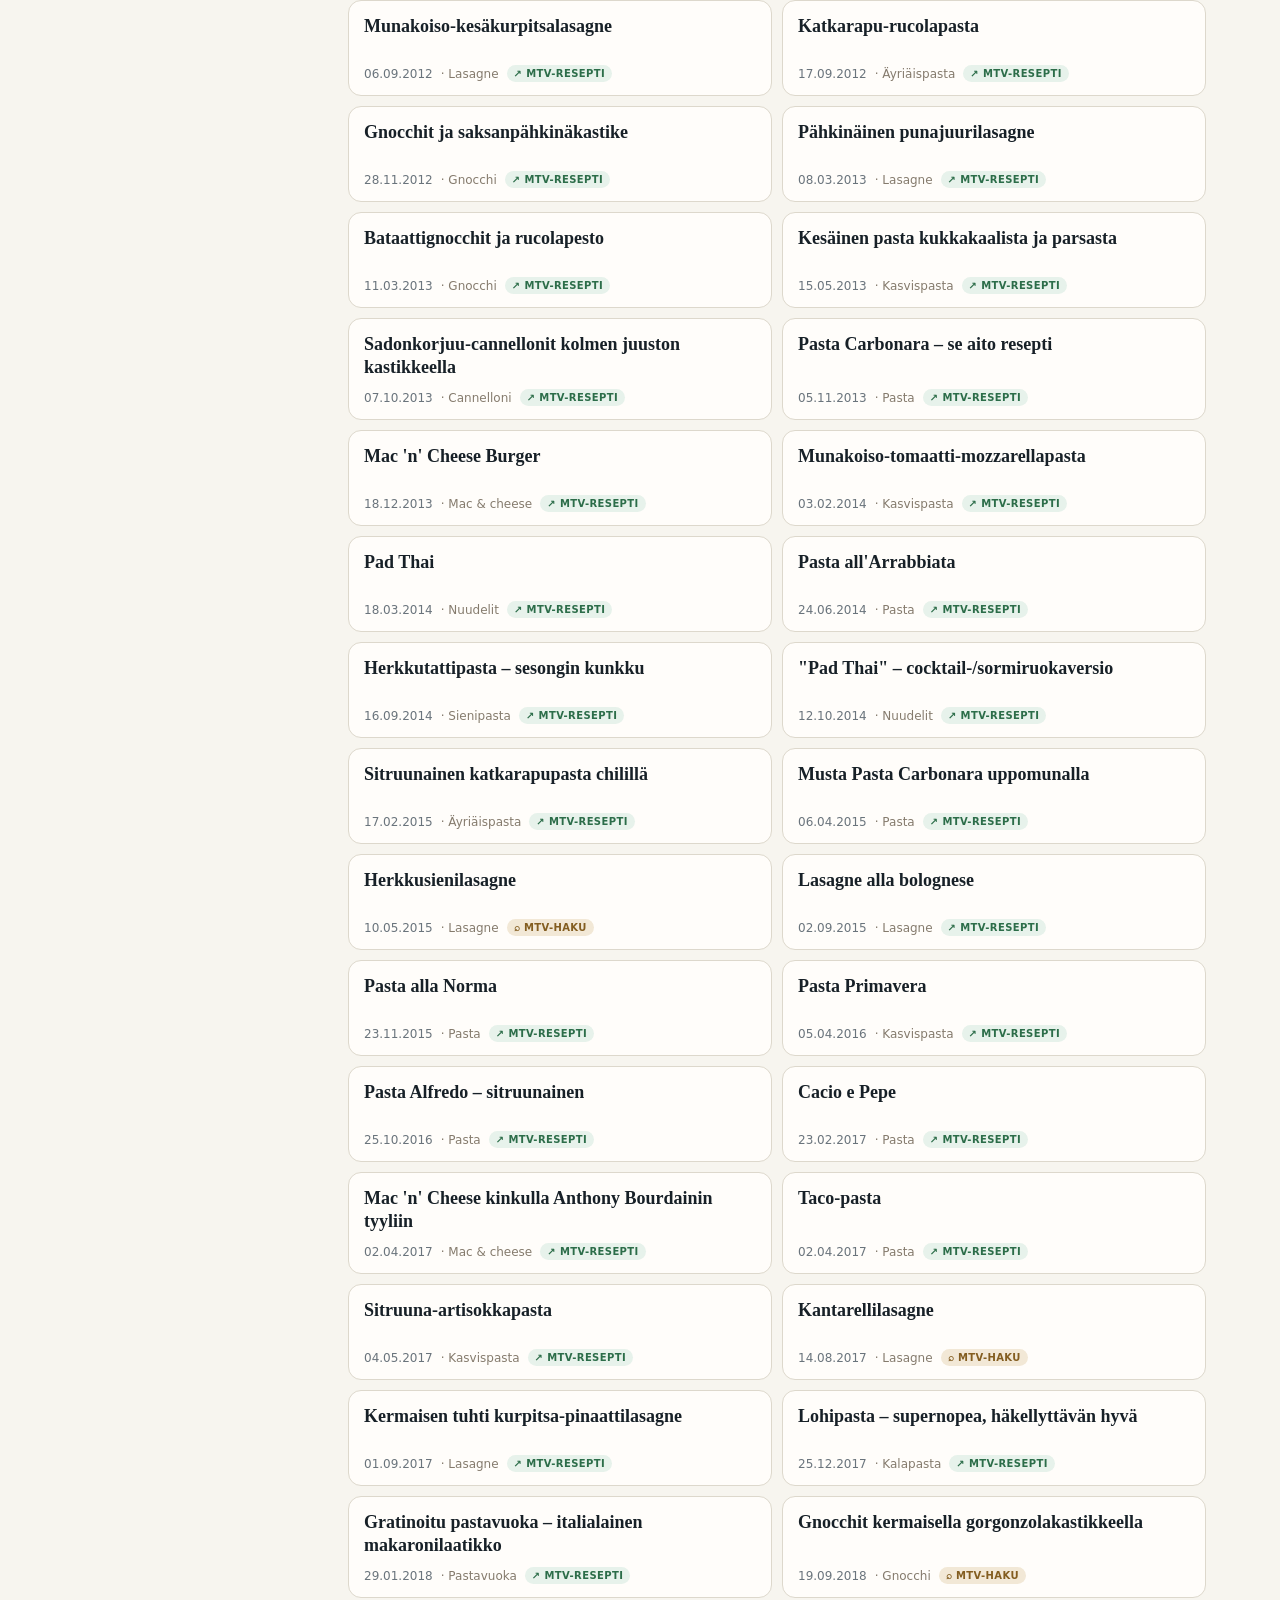
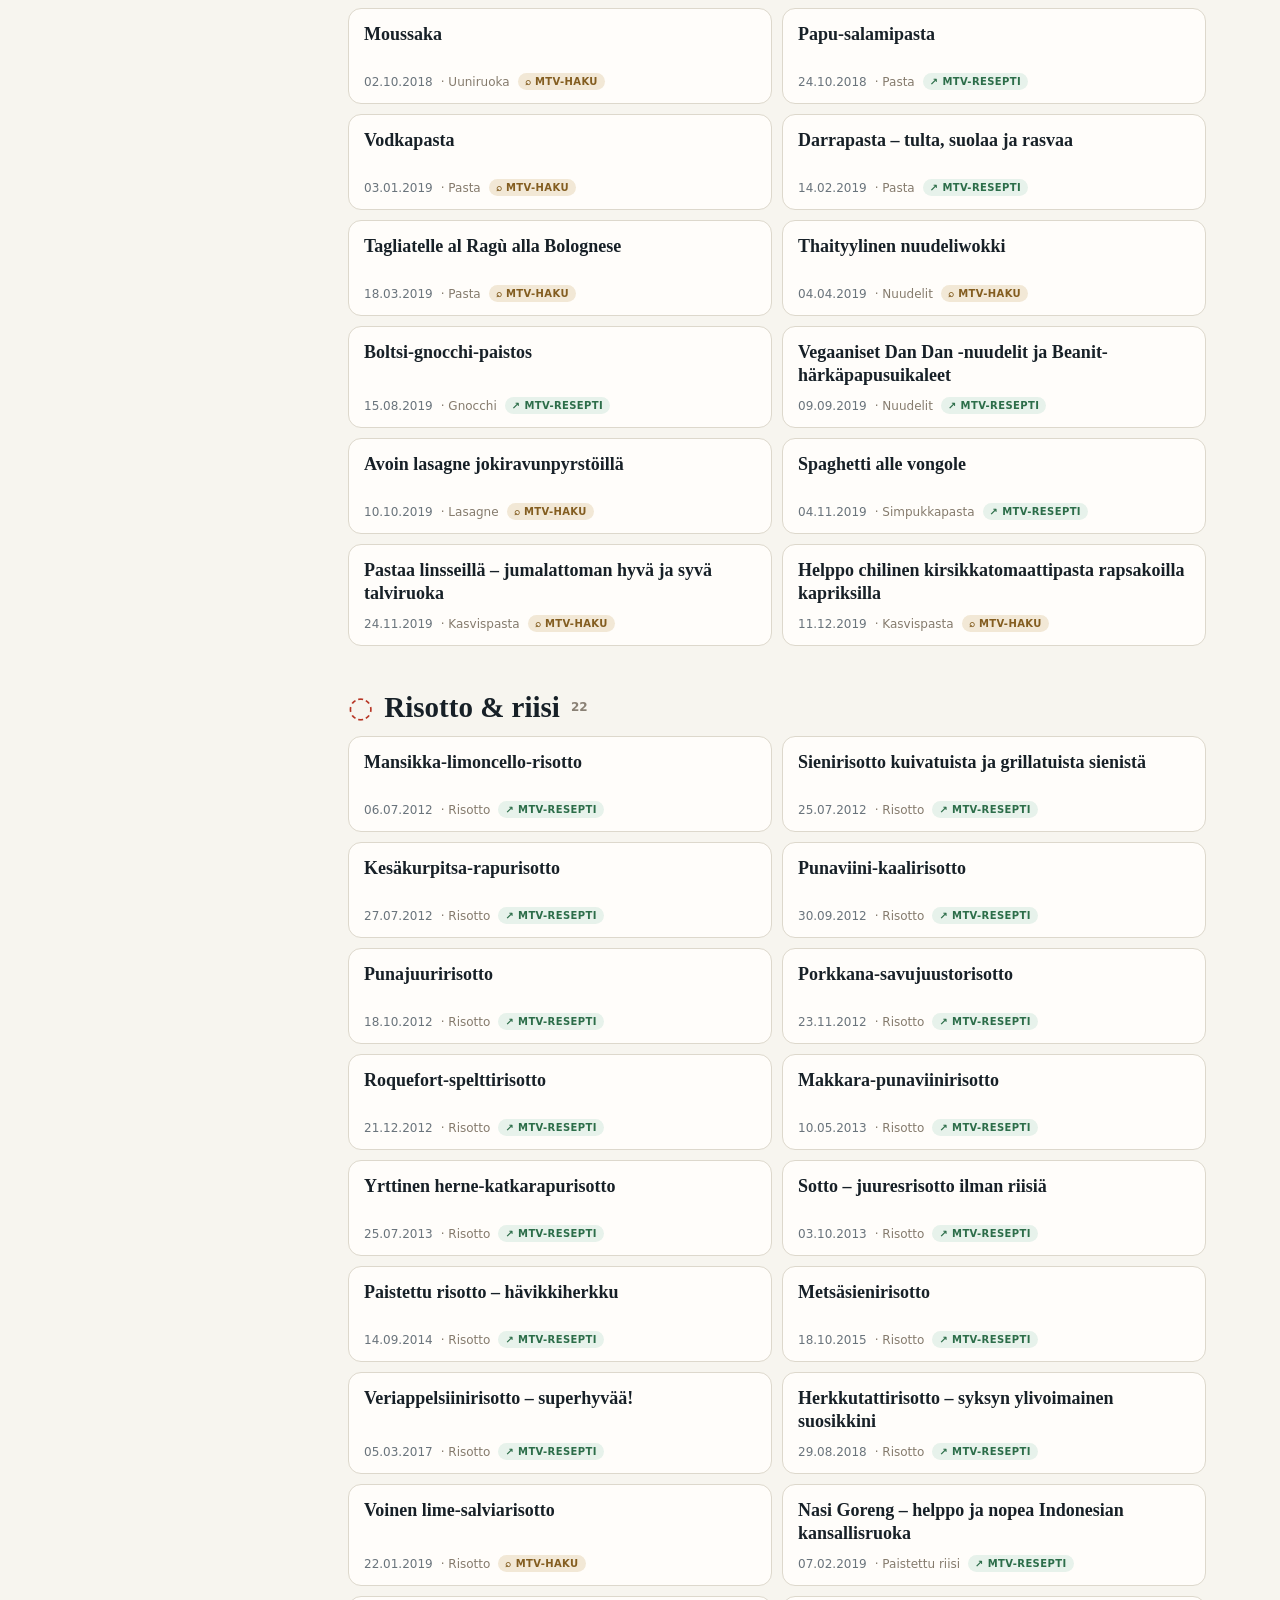
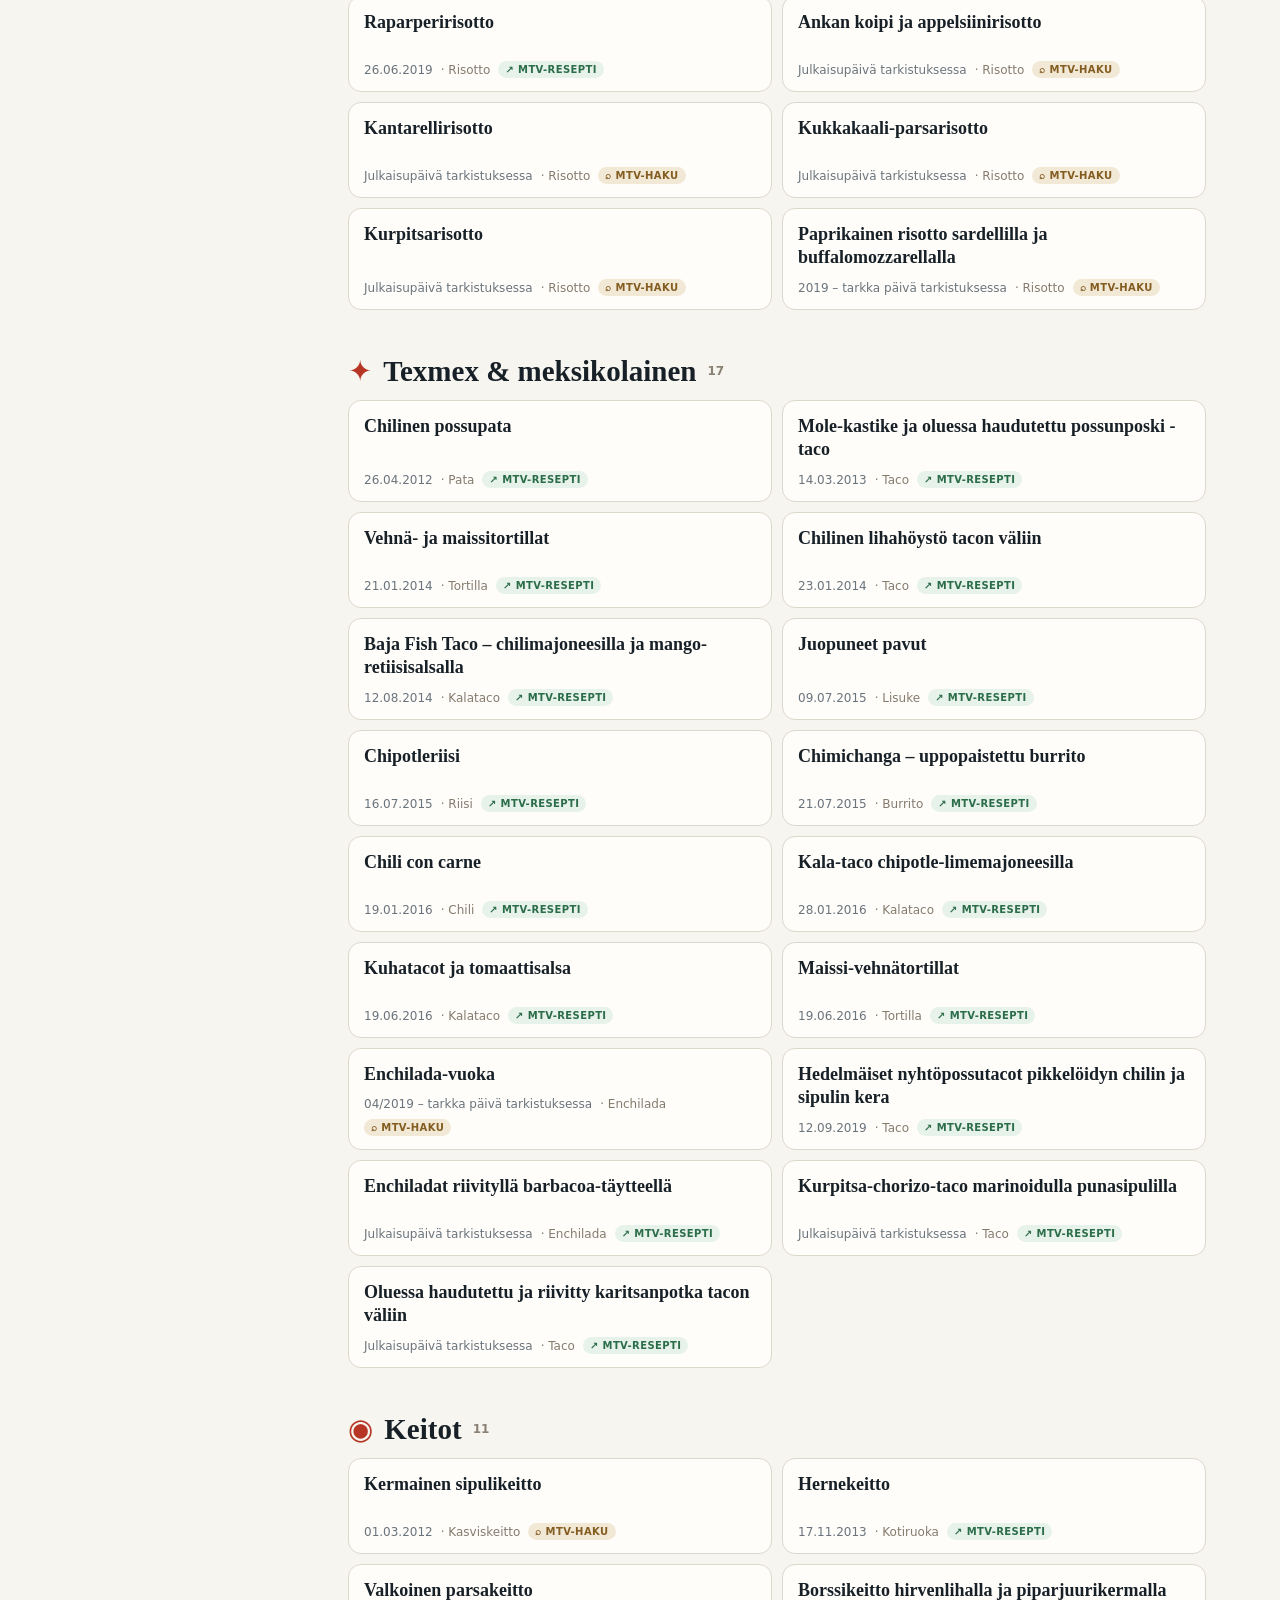
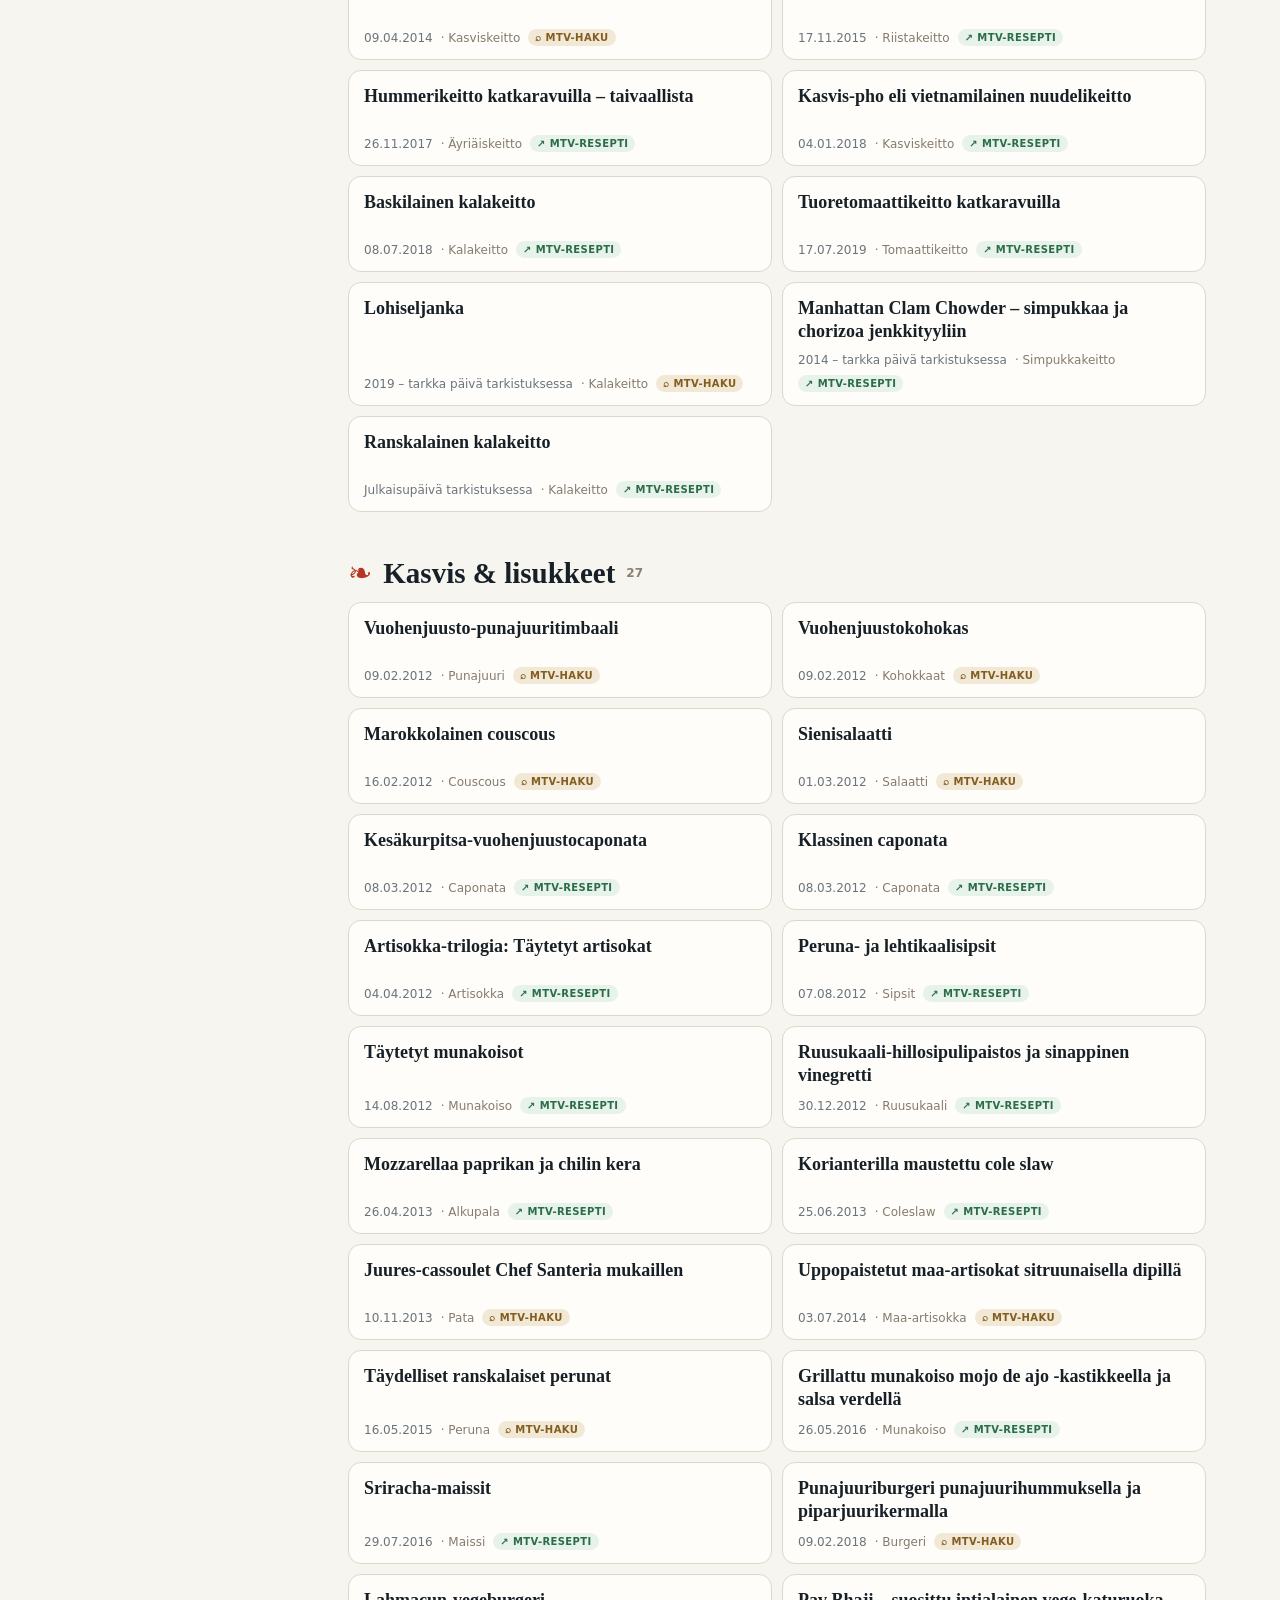
==== commit 863934a6: "Clarify MTV3 recipe links and Sivumaku blog years" ====
--- a/index.html
+++ b/index.html
@@ -103,6 +103,8 @@
 </section>
 
 
+<p class="recipe-intro" style="max-width:1180px;margin:0 auto;padding:0 24px 22px;font-size:16px;line-height:1.6;color:var(--ink)">Reseptilinkit vievät MTV3:n sivuille, jossa Sivumaku-blogi ilmestyi kahdeksan vuoden ajan, vuosina 2012–2019.</p>
+
 <div class="toolbar-shell">
   <div class="toolbar">
     <label class="search">
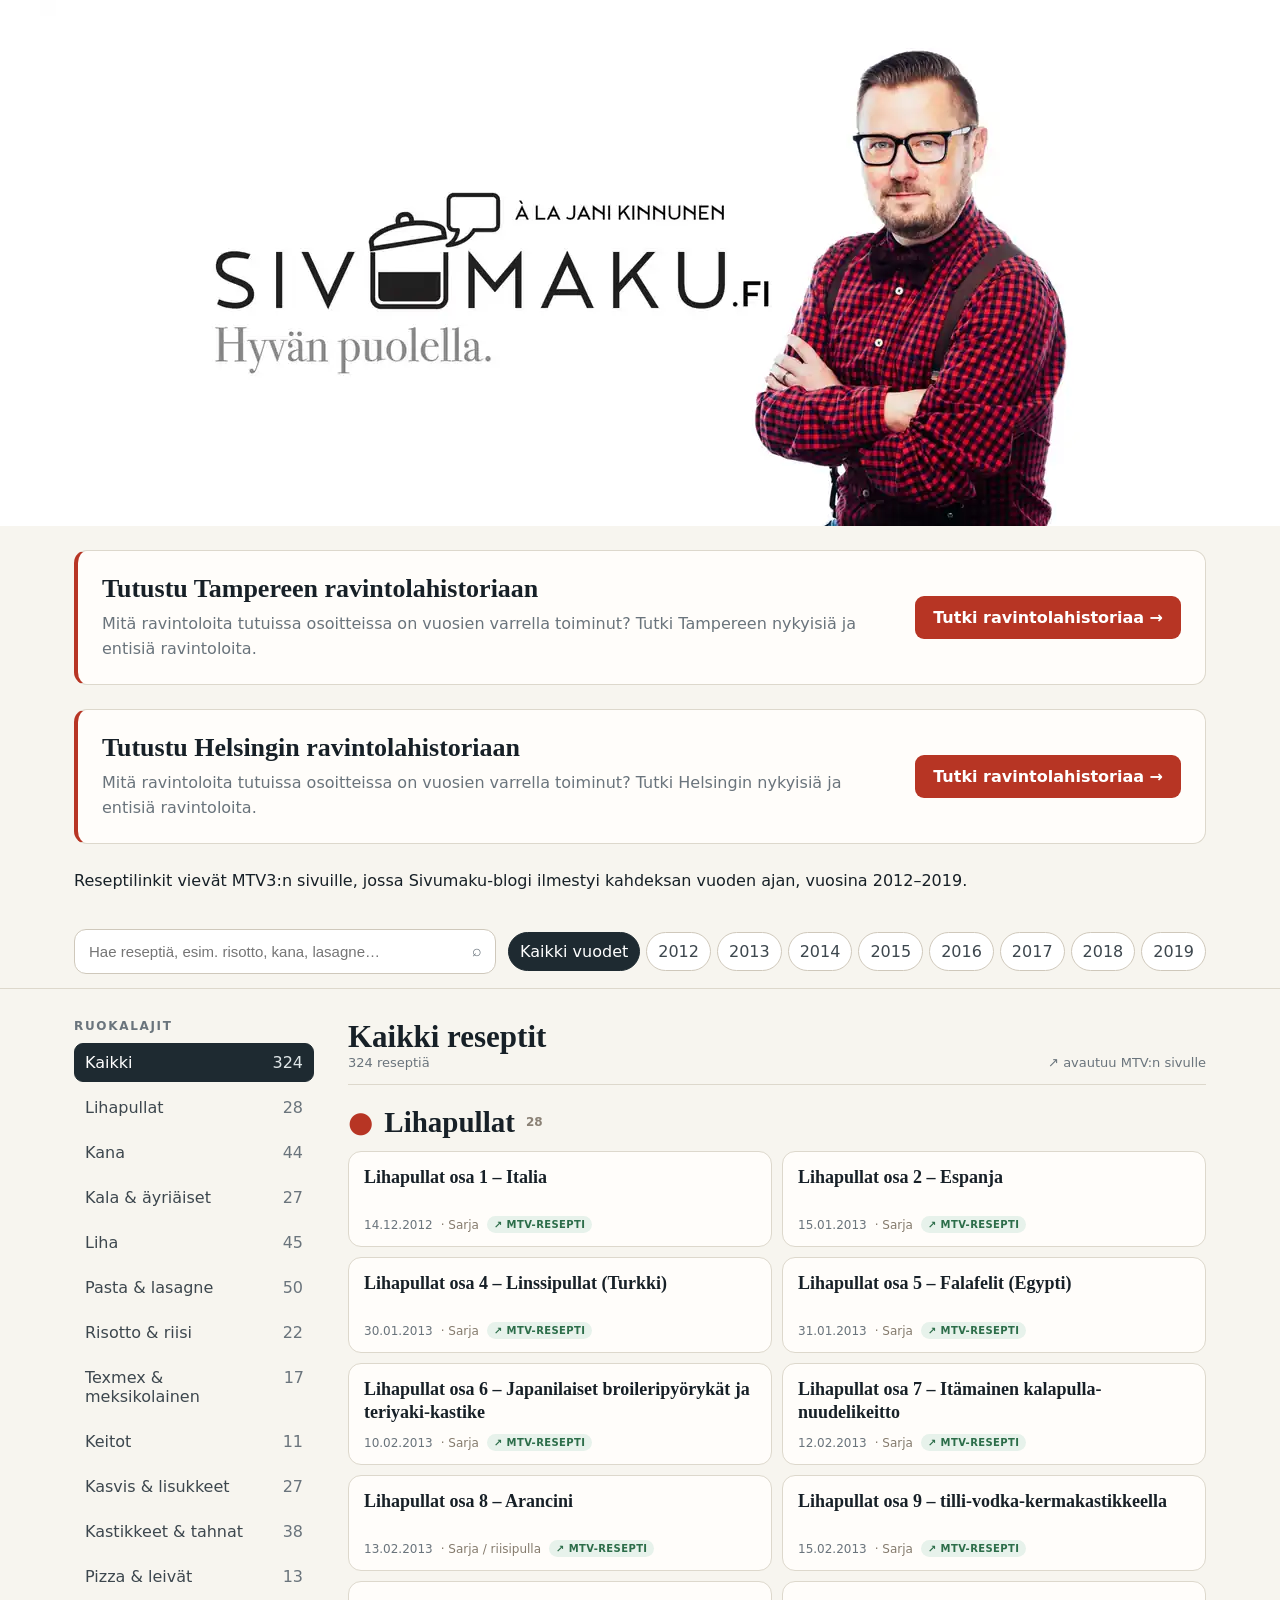
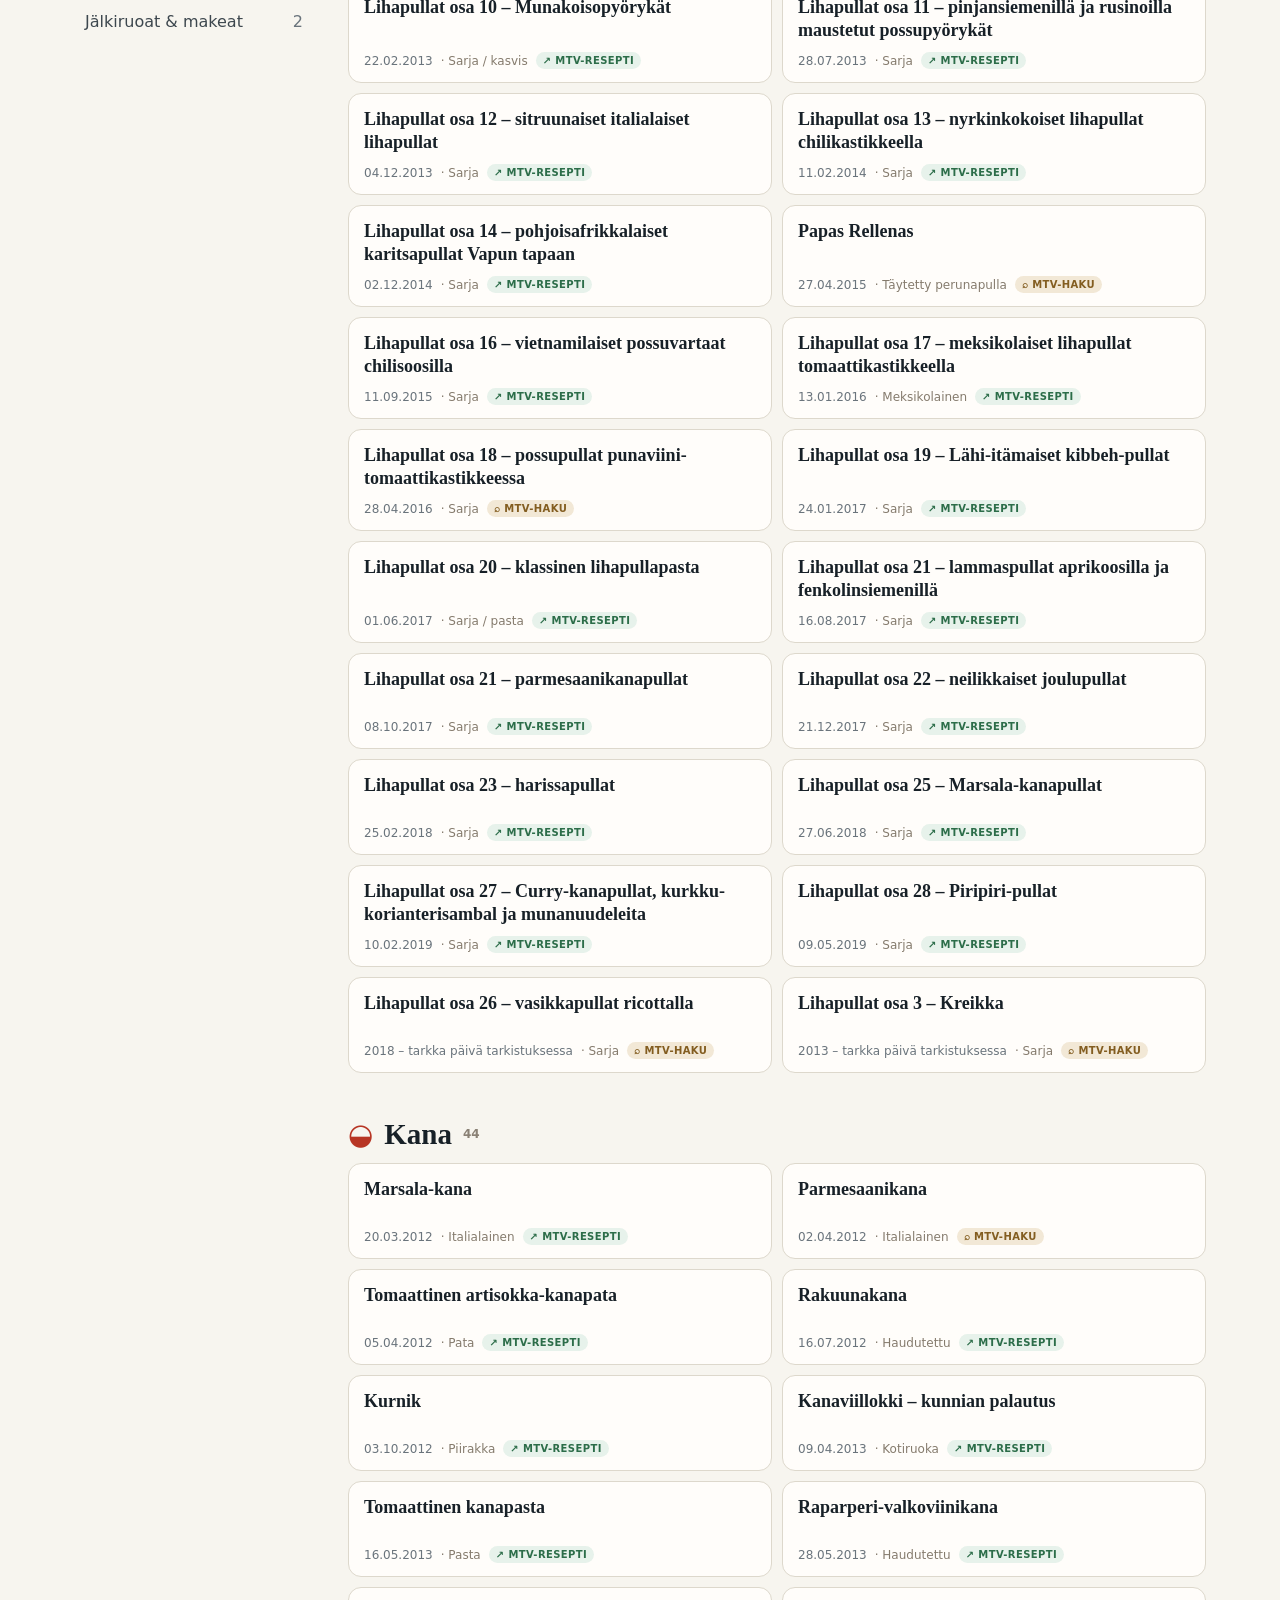
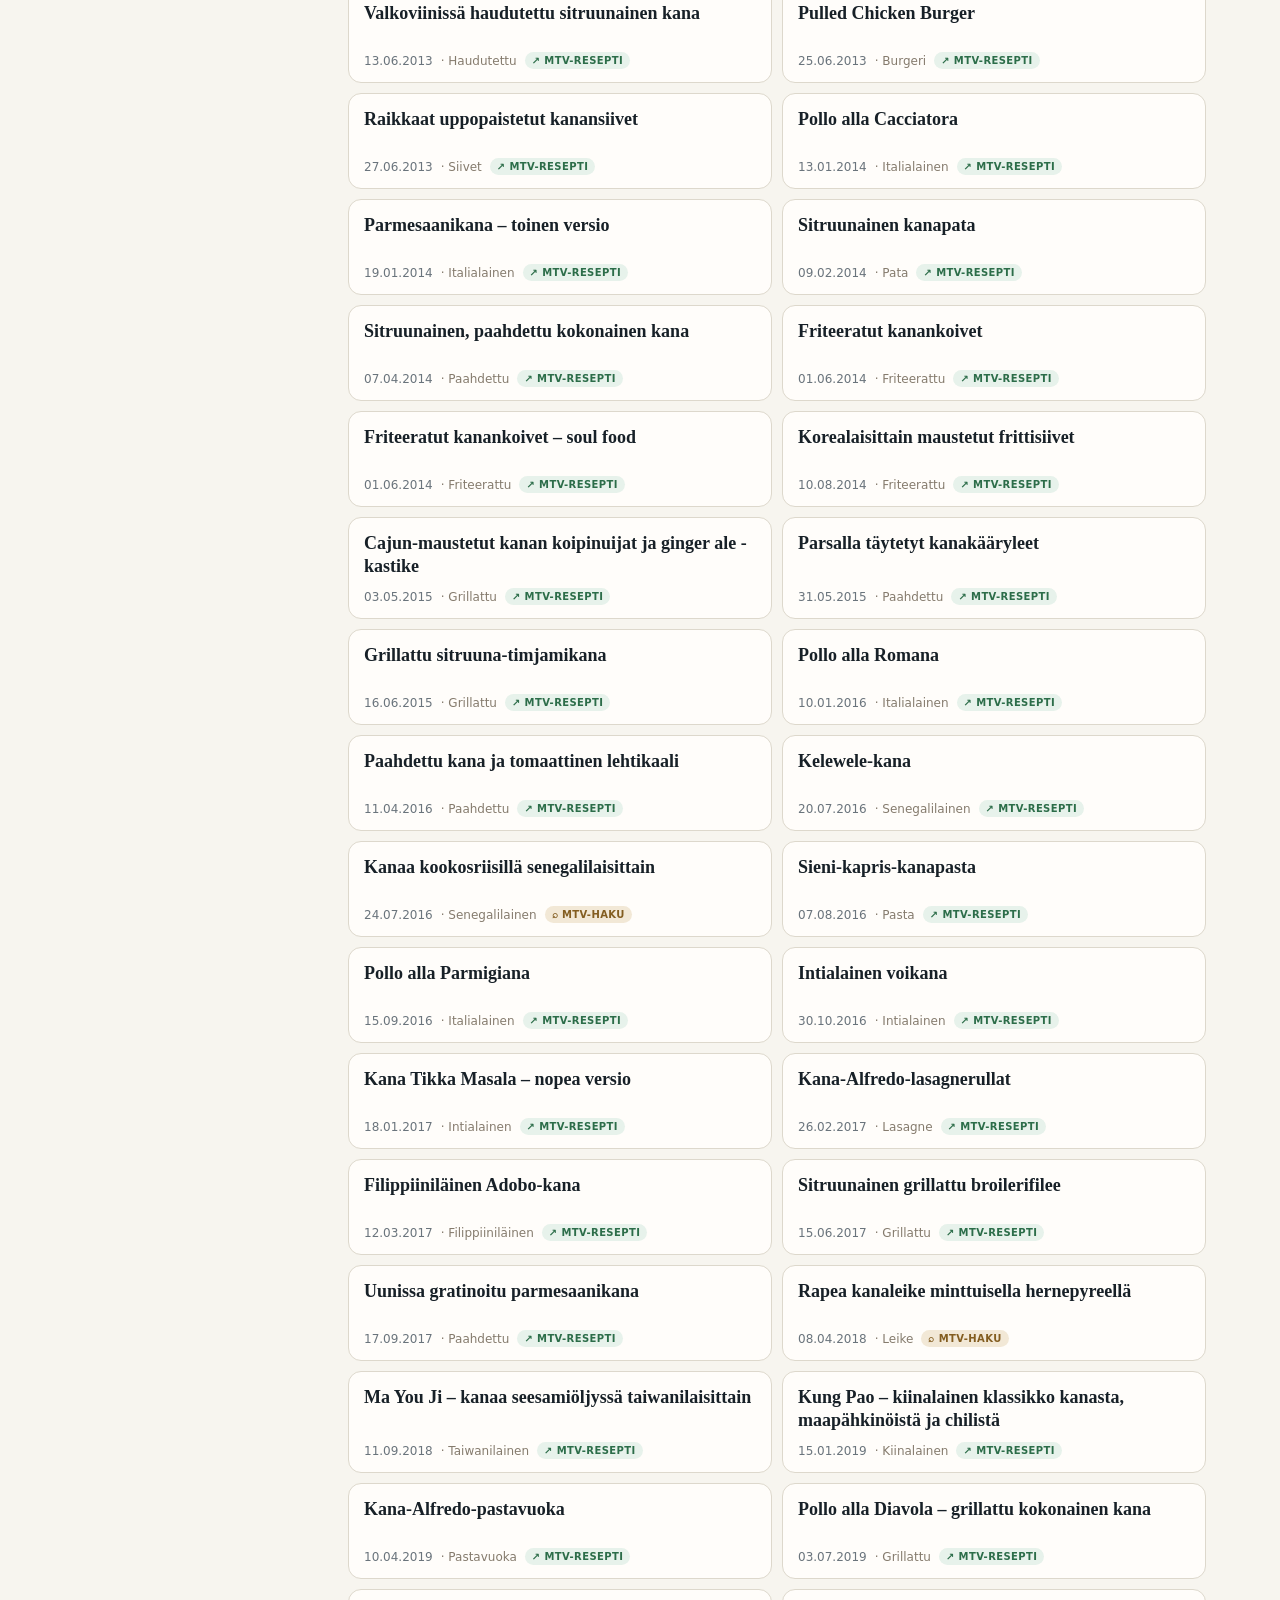
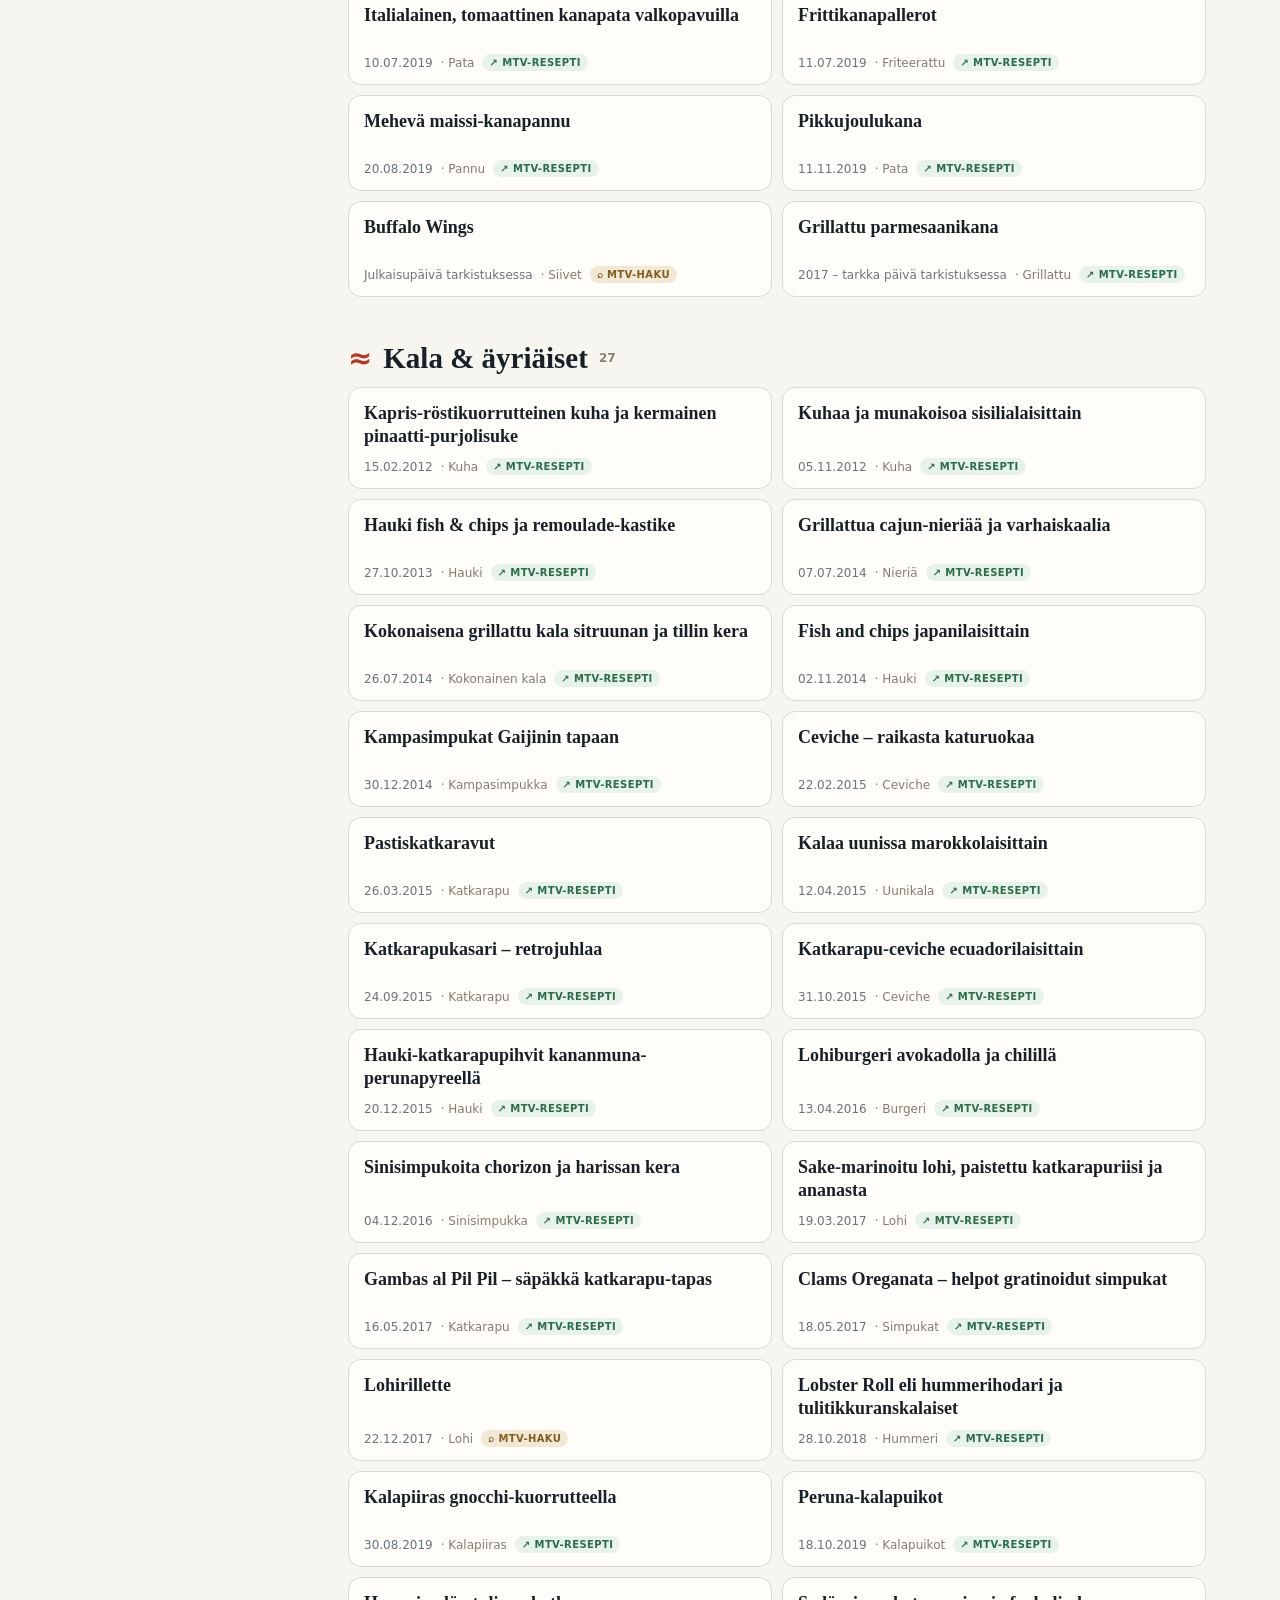
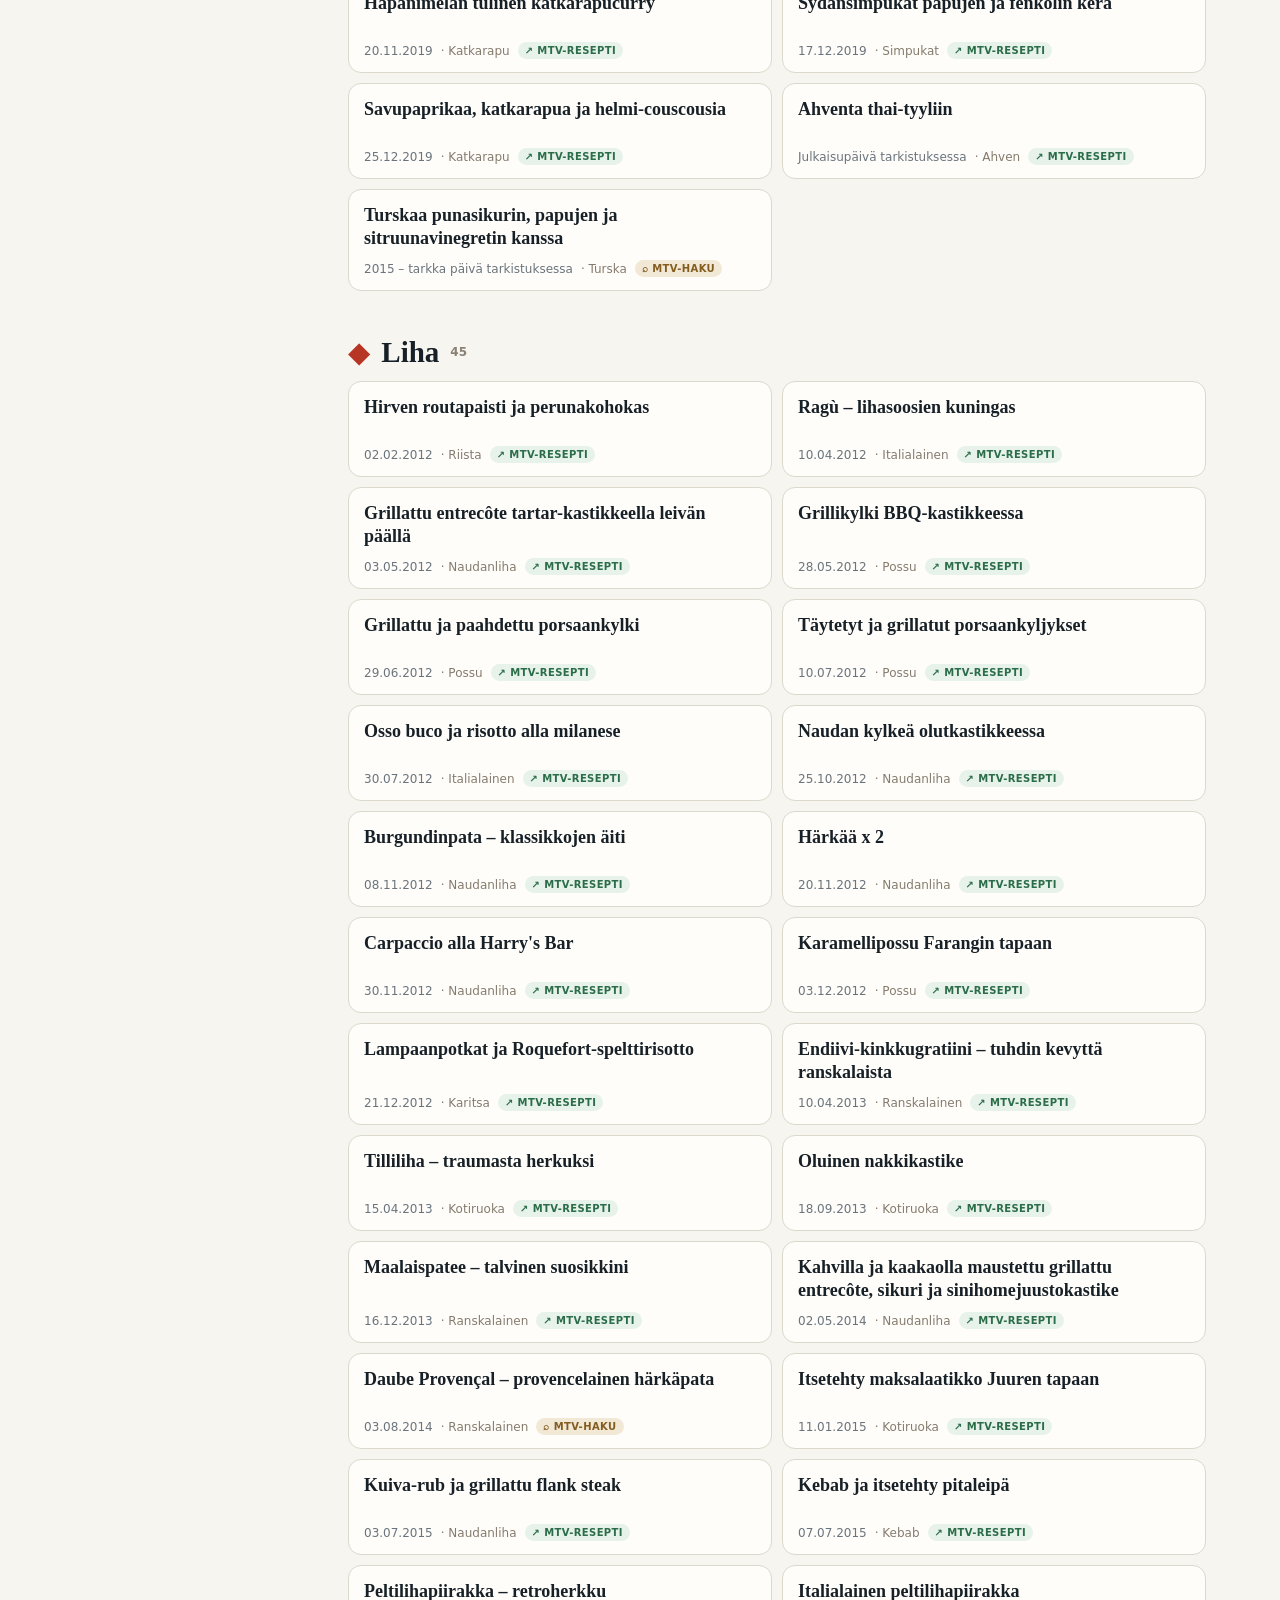
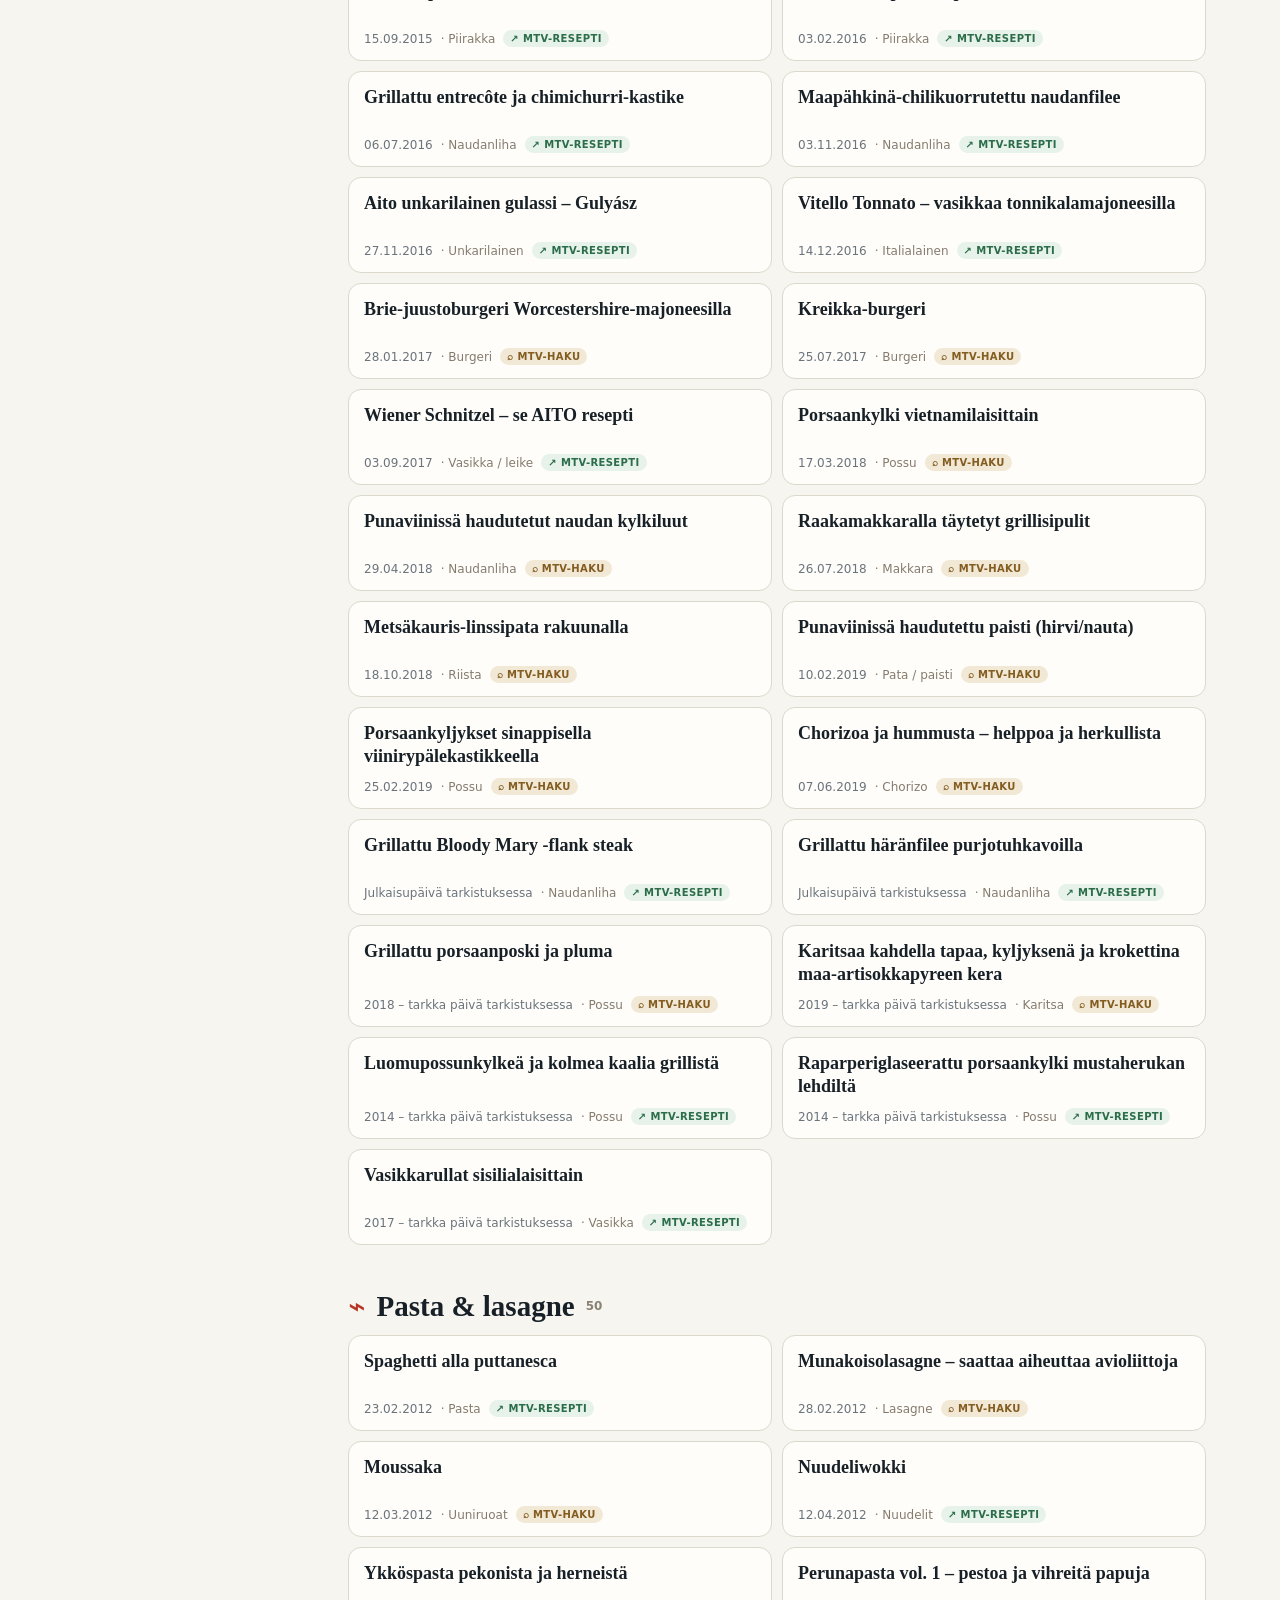
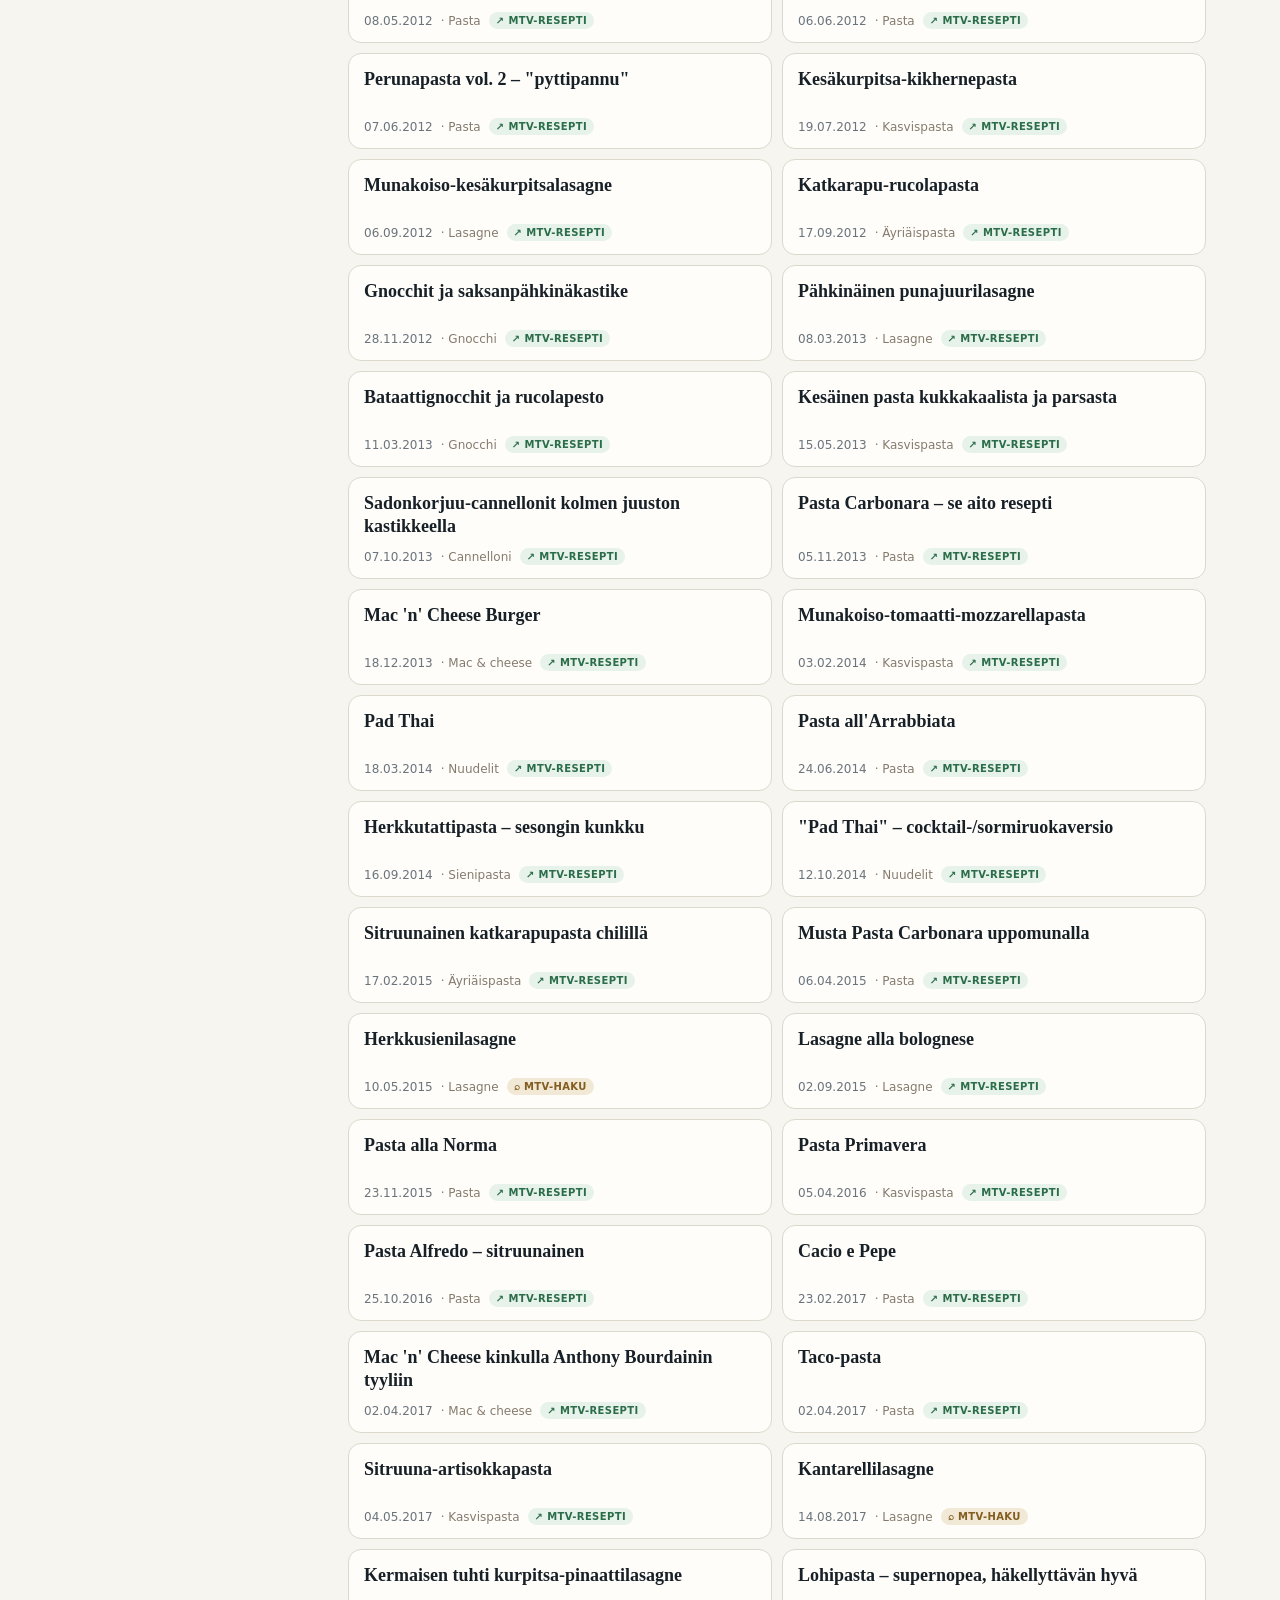
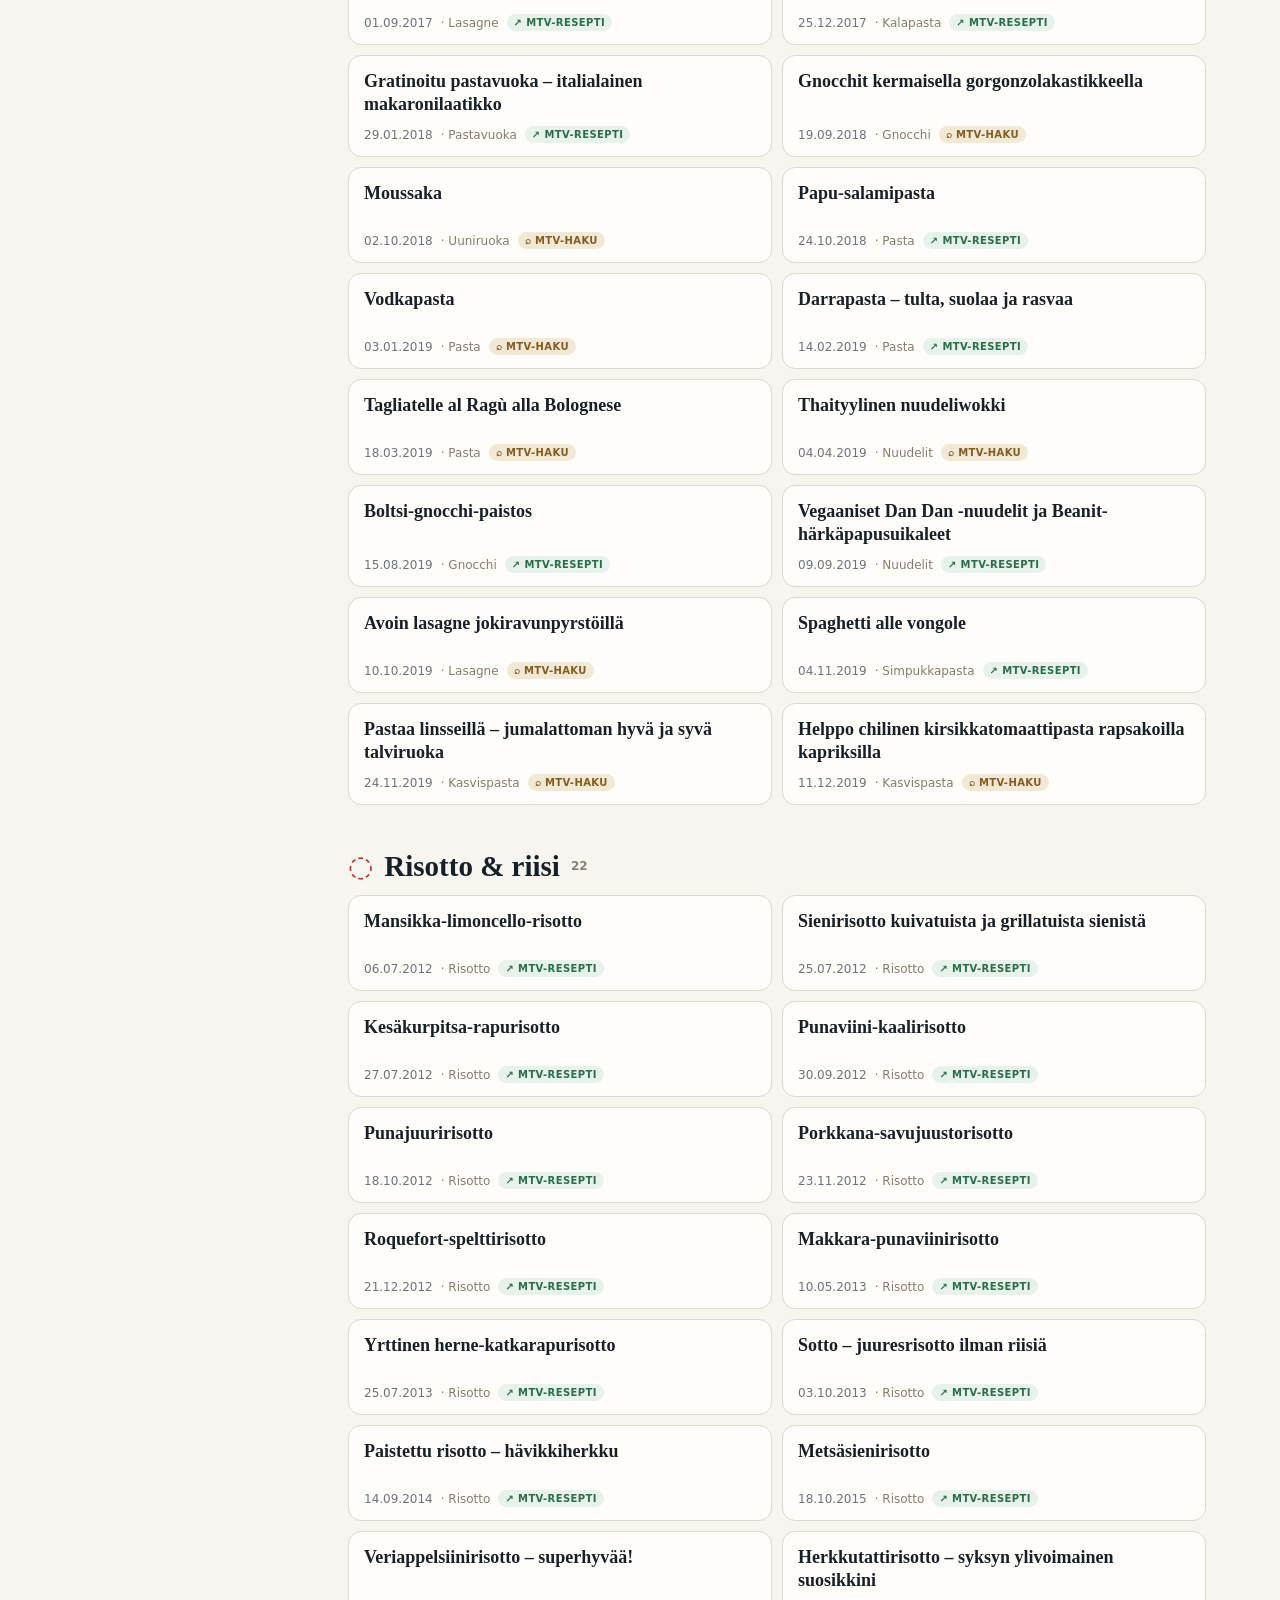
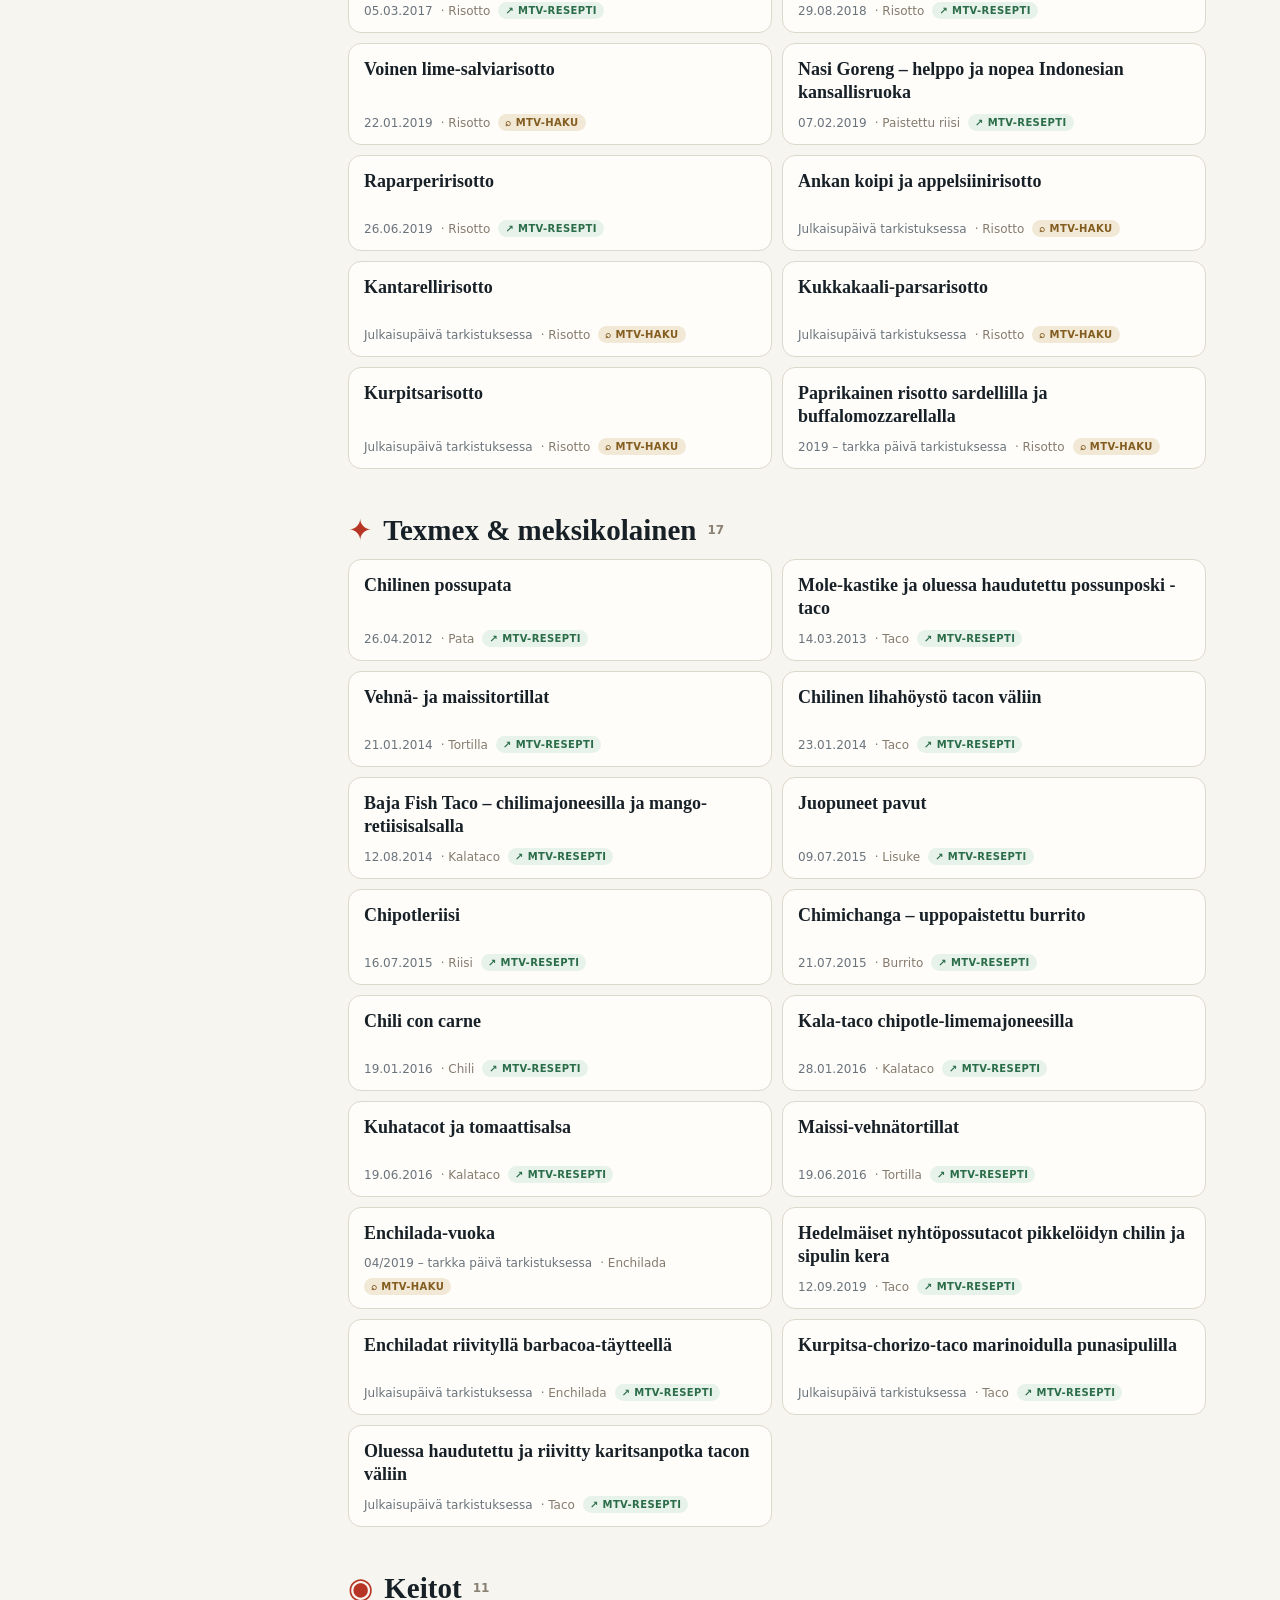
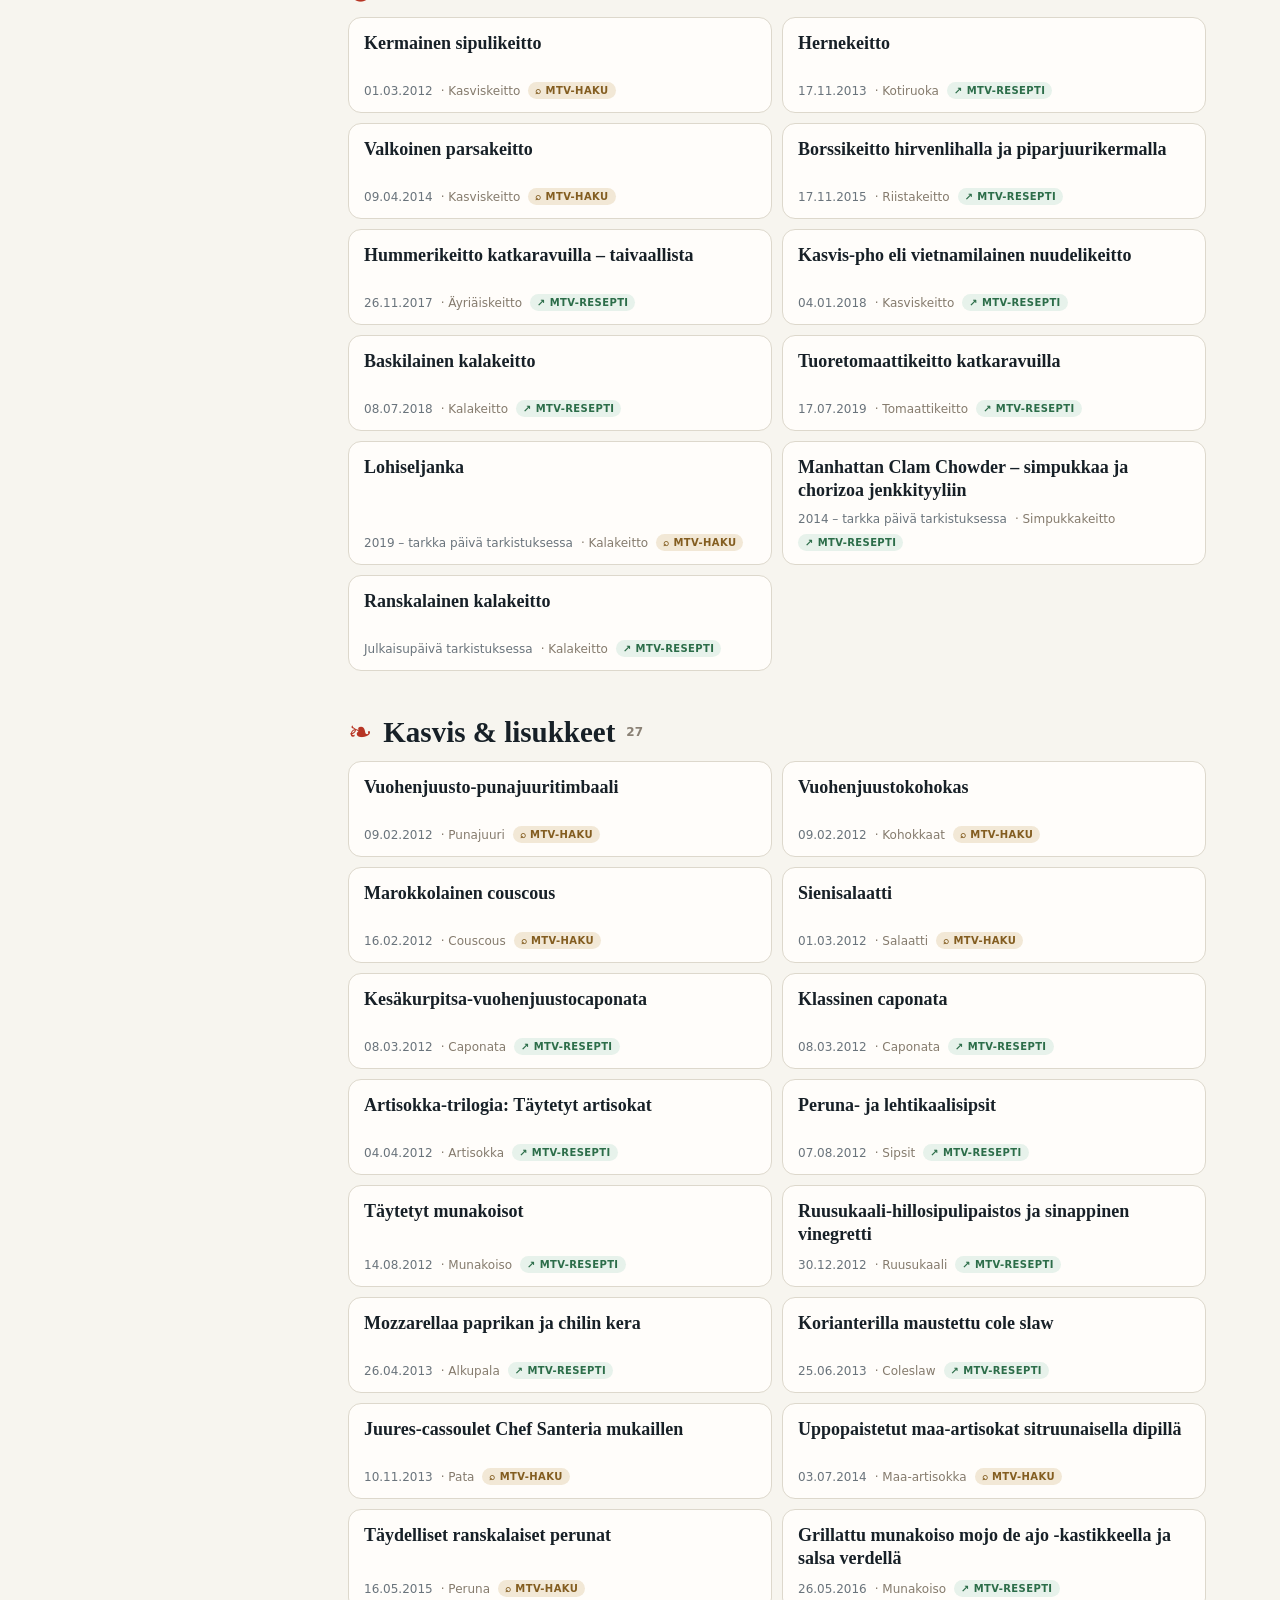
==== commit c88ded59: "Add Helsinki restaurant history promo" ====
--- a/index.html
+++ b/index.html
@@ -102,6 +102,14 @@
   <a href="https://ravintolahistoria.sivumaku.fi">Tutki ravintolahistoriaa →</a>
 </section>
 
+<section class="history-promo" aria-labelledby="helsinki-history-title">
+  <div>
+    <h2 id="helsinki-history-title">Tutustu Helsingin ravintolahistoriaan</h2>
+    <p>Mitä ravintoloita tutuissa osoitteissa on vuosien varrella toiminut? Tutki Helsingin nykyisiä ja entisiä ravintoloita.</p>
+  </div>
+  <a href="https://helsinki.sivumaku.fi">Tutki ravintolahistoriaa →</a>
+</section>
+
 
 <p class="recipe-intro" style="max-width:1180px;margin:0 auto;padding:0 24px 22px;font-size:16px;line-height:1.6;color:var(--ink)">Reseptilinkit vievät MTV3:n sivuille, jossa Sivumaku-blogi ilmestyi kahdeksan vuoden ajan, vuosina 2012–2019.</p>
 
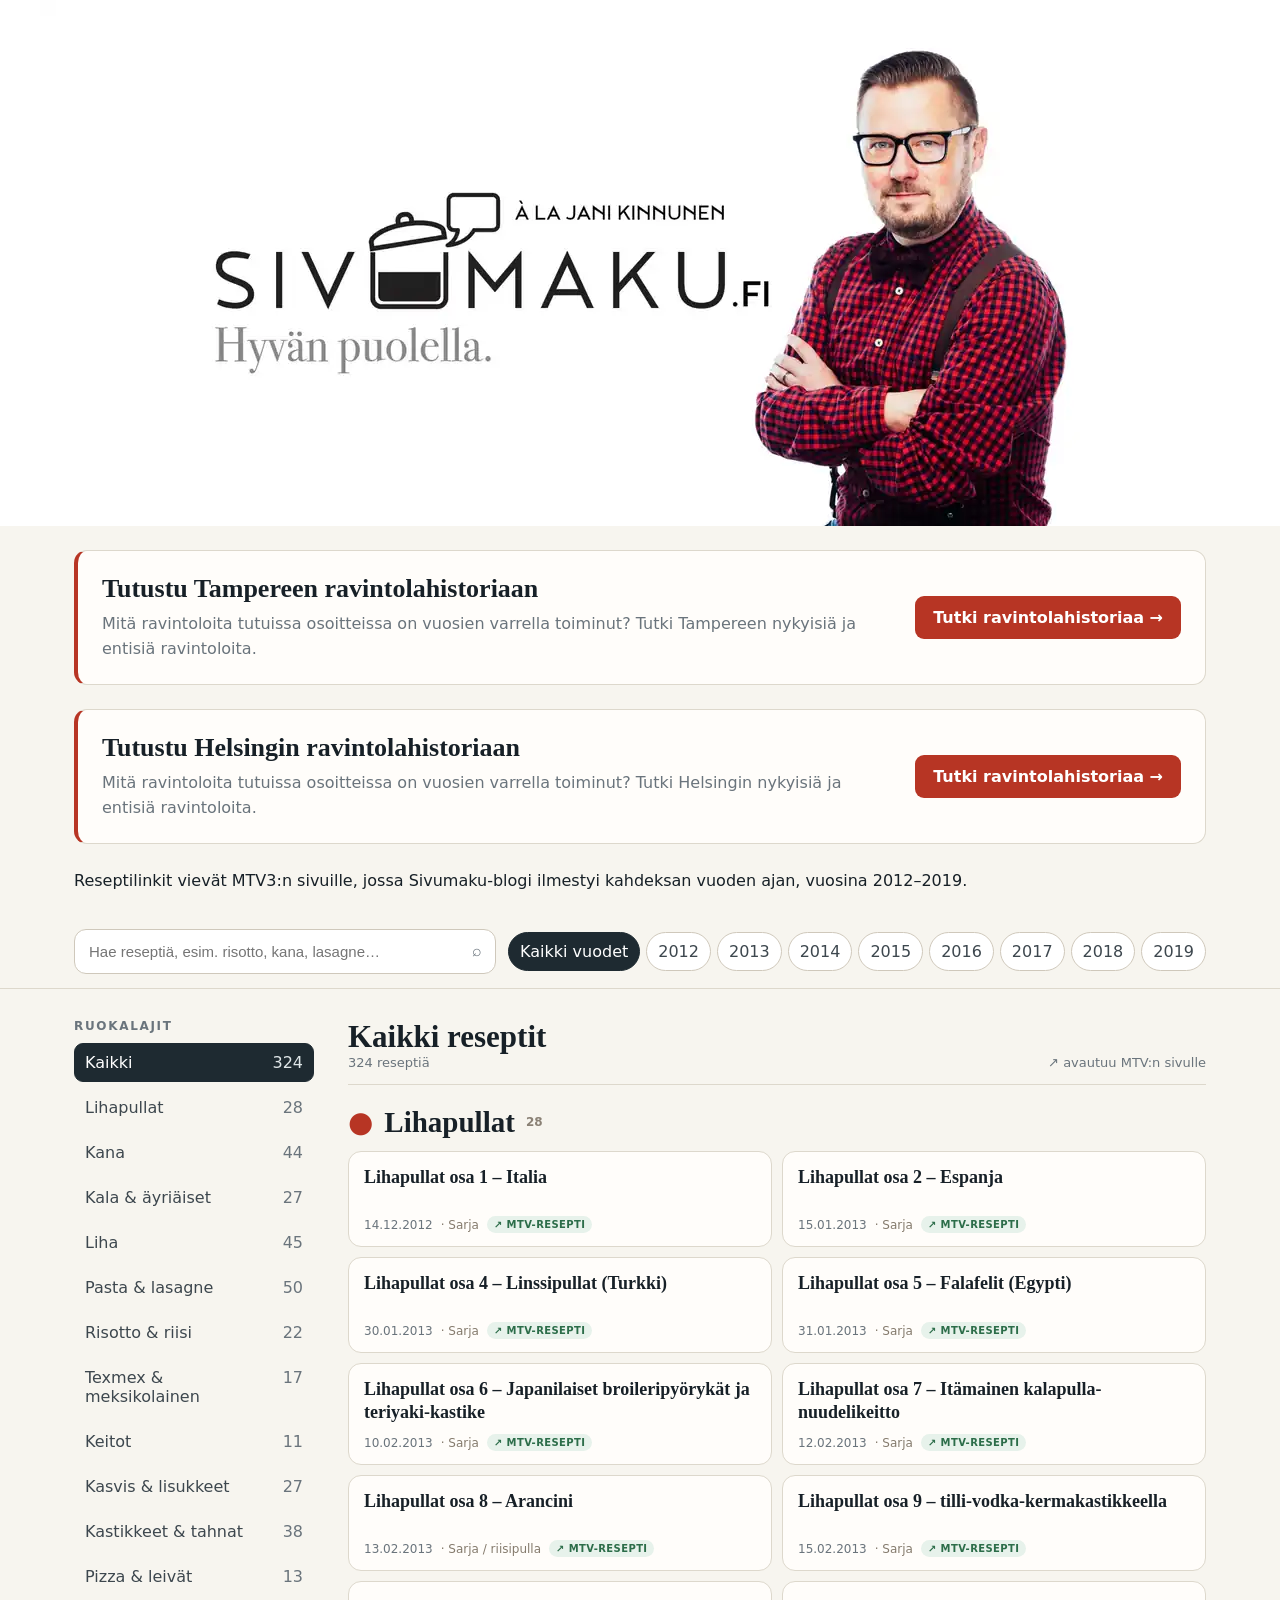
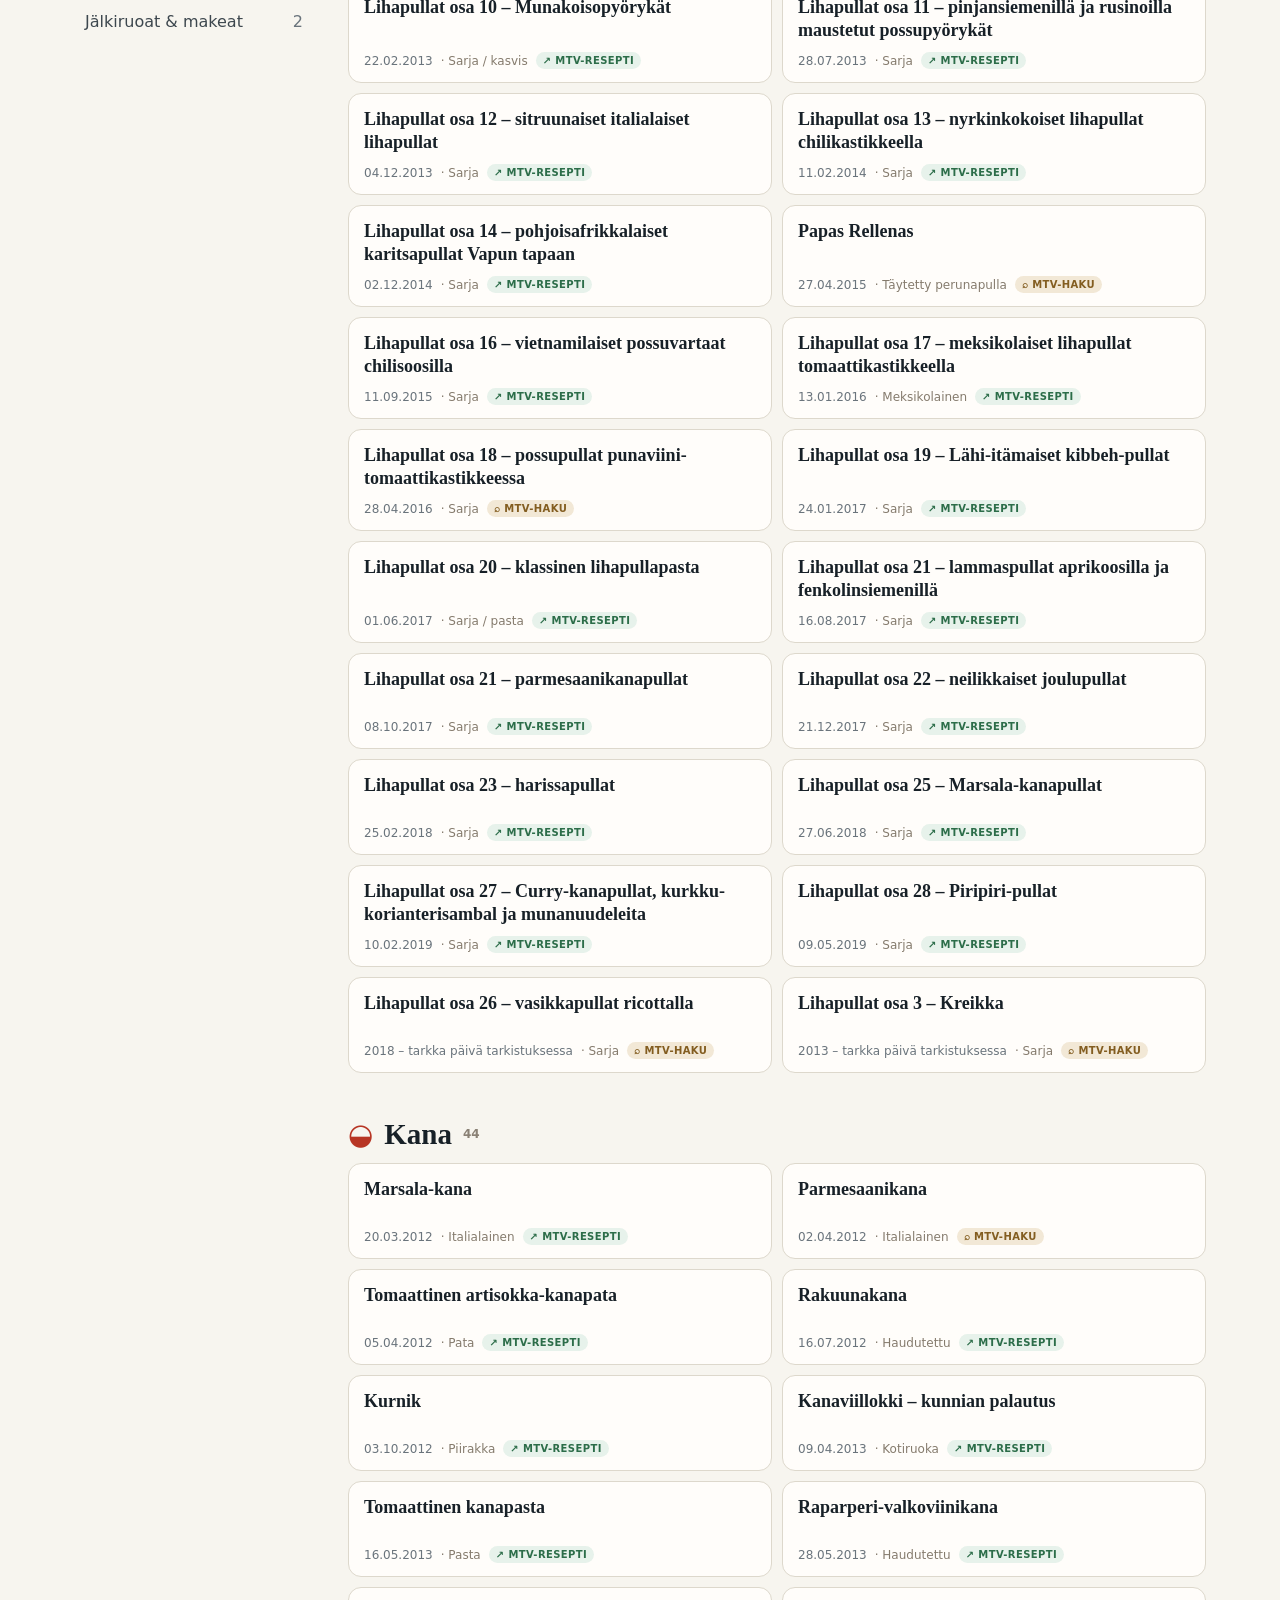
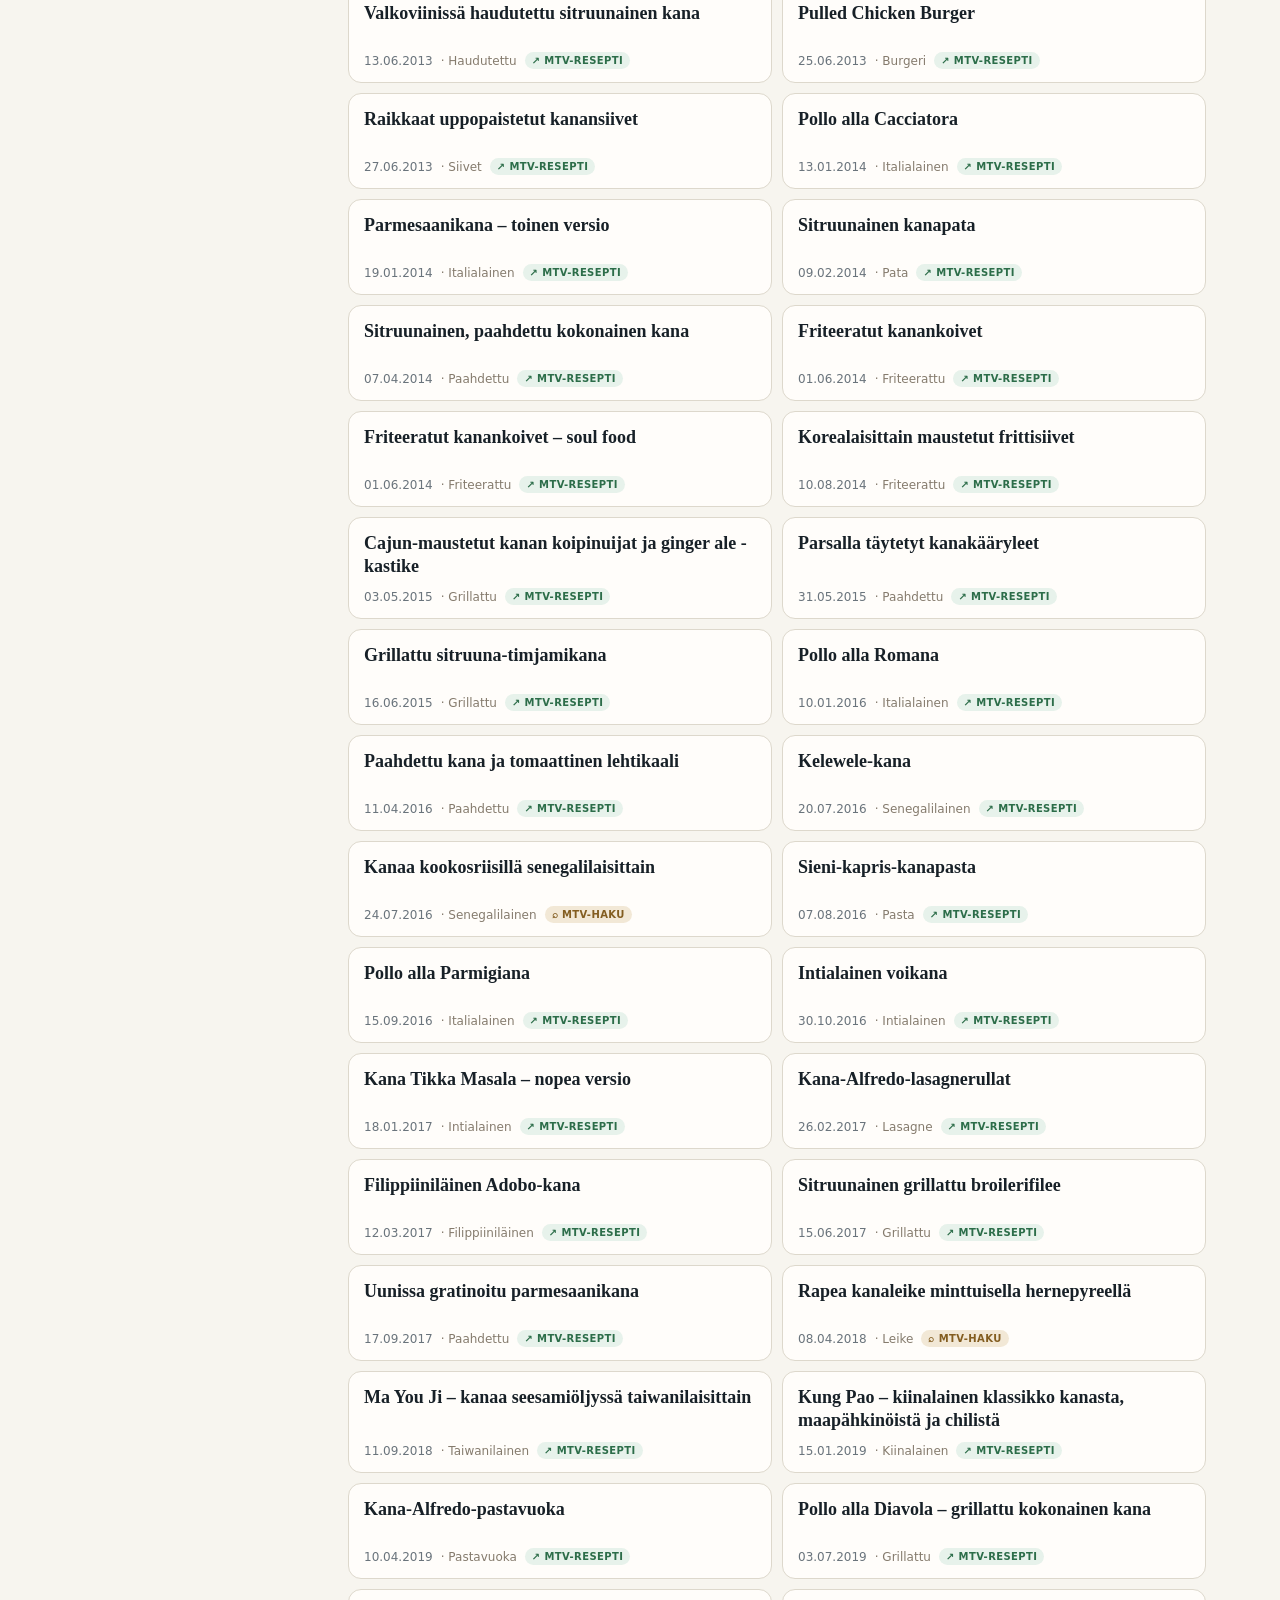
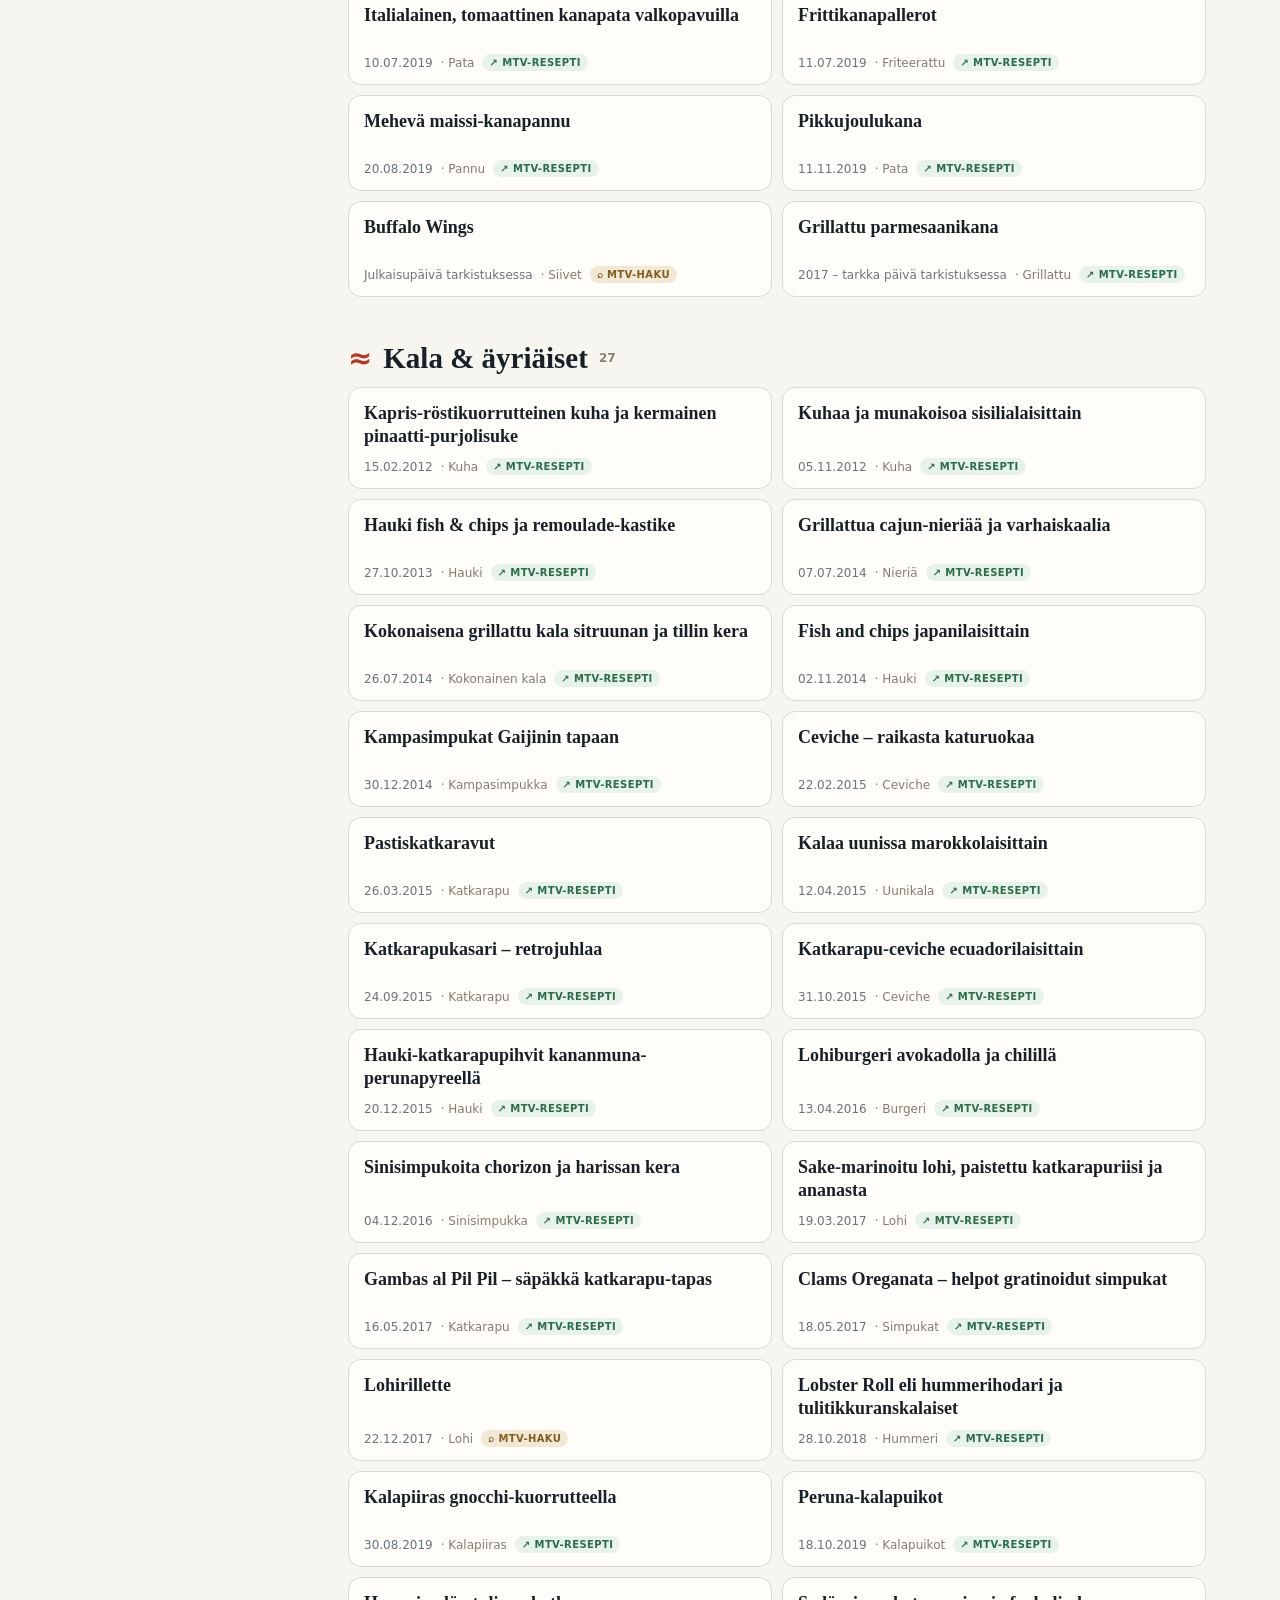
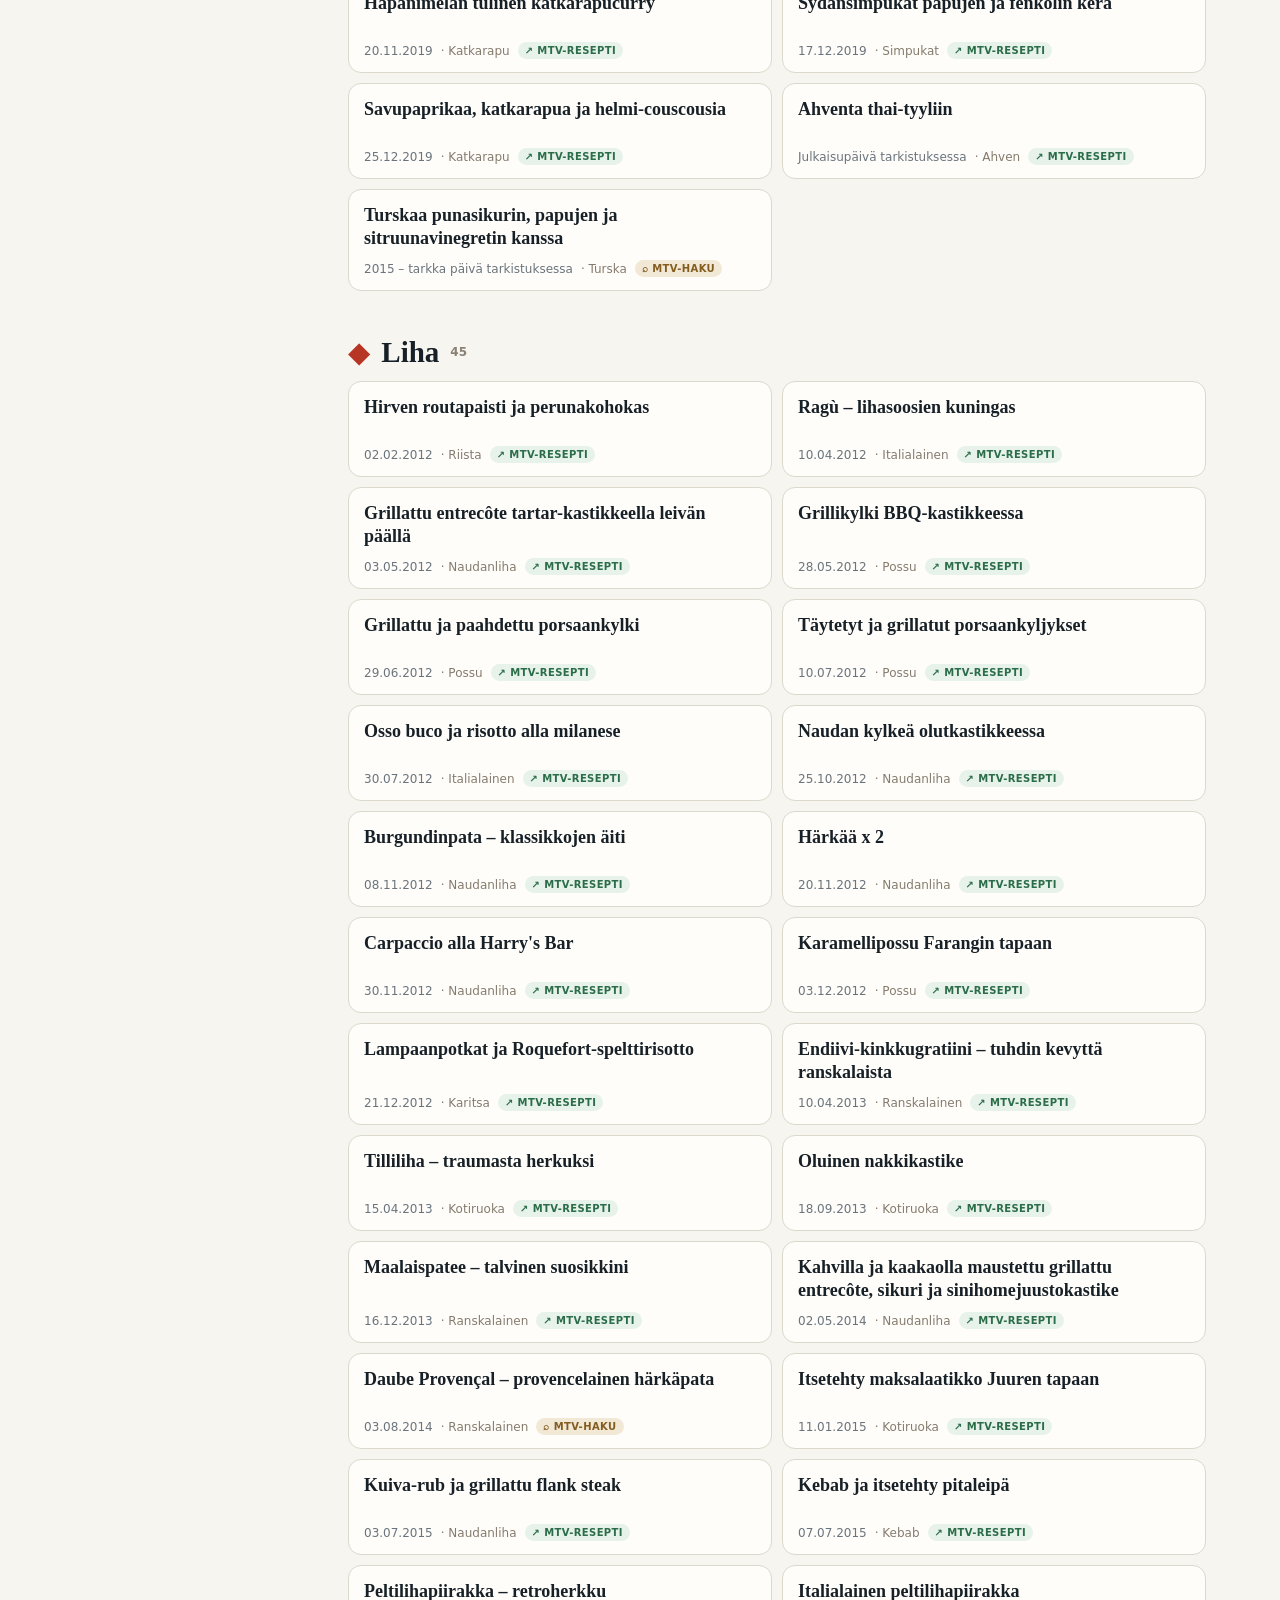
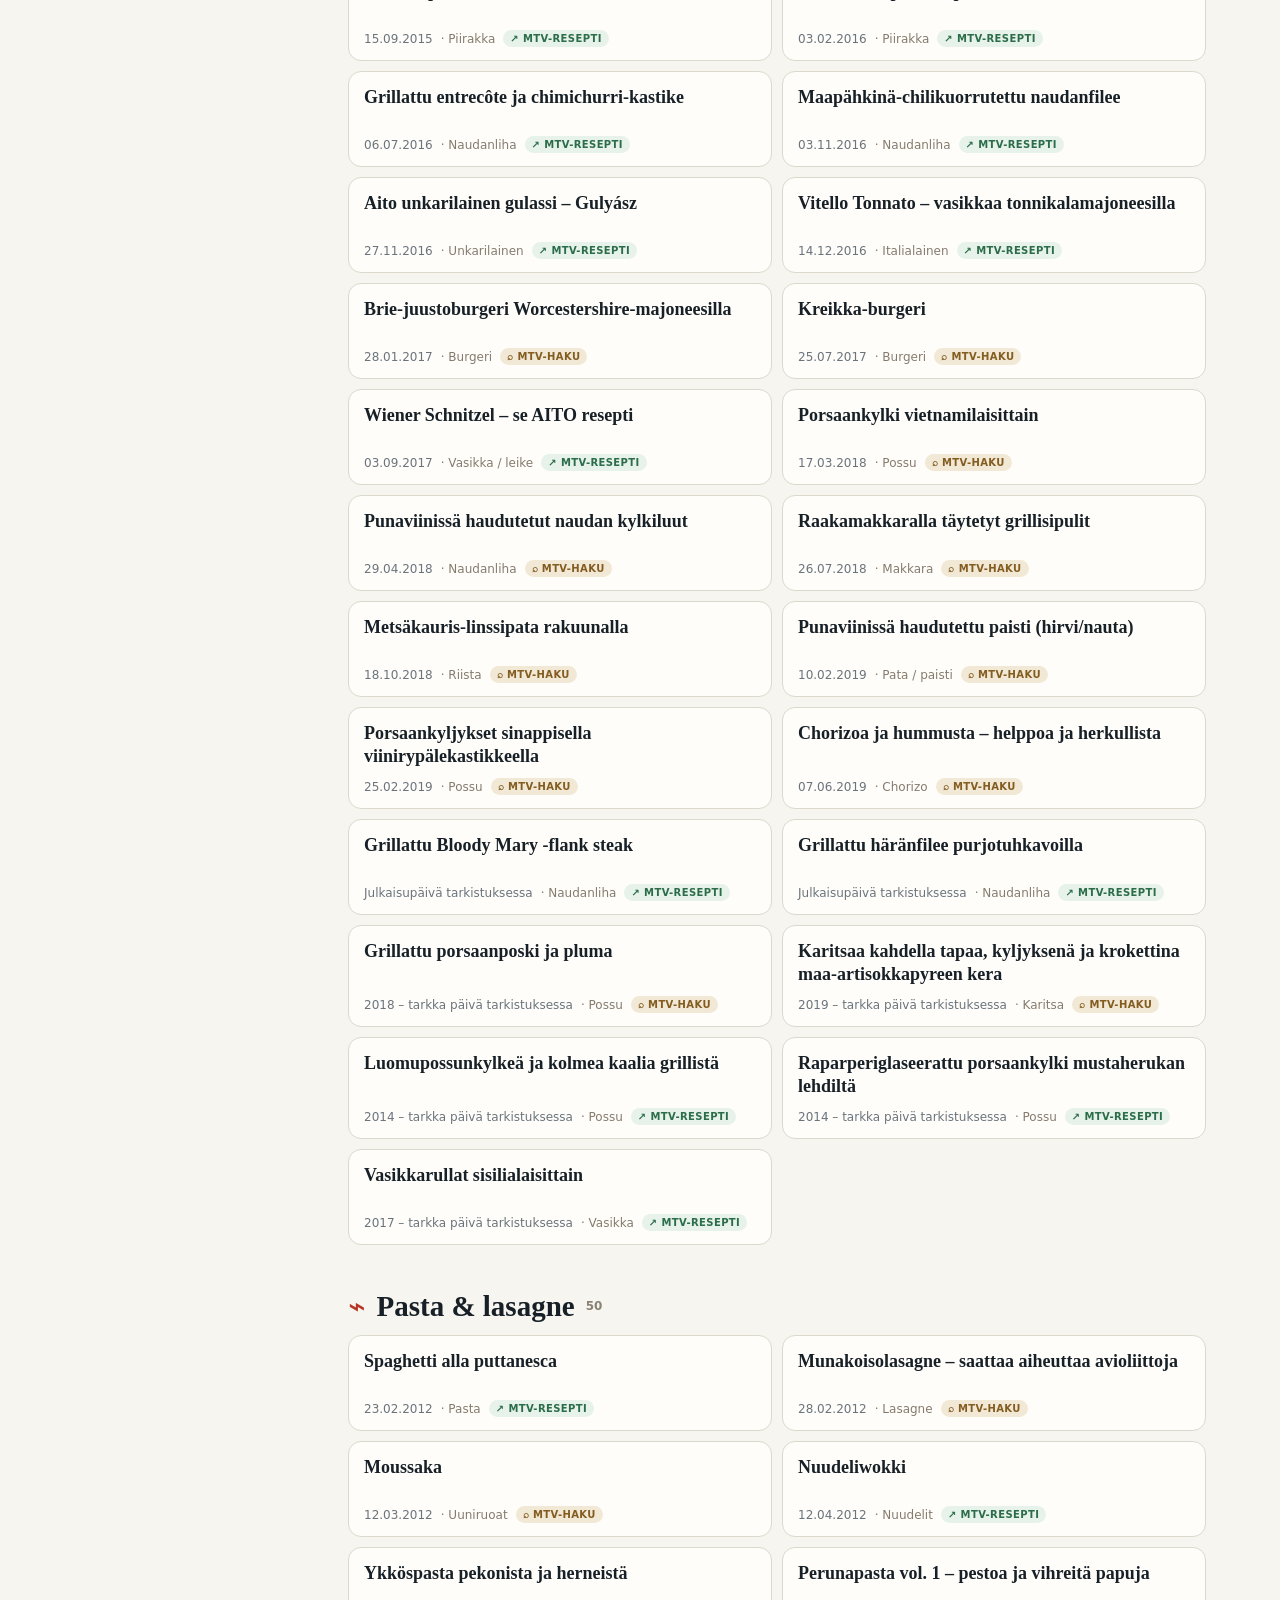
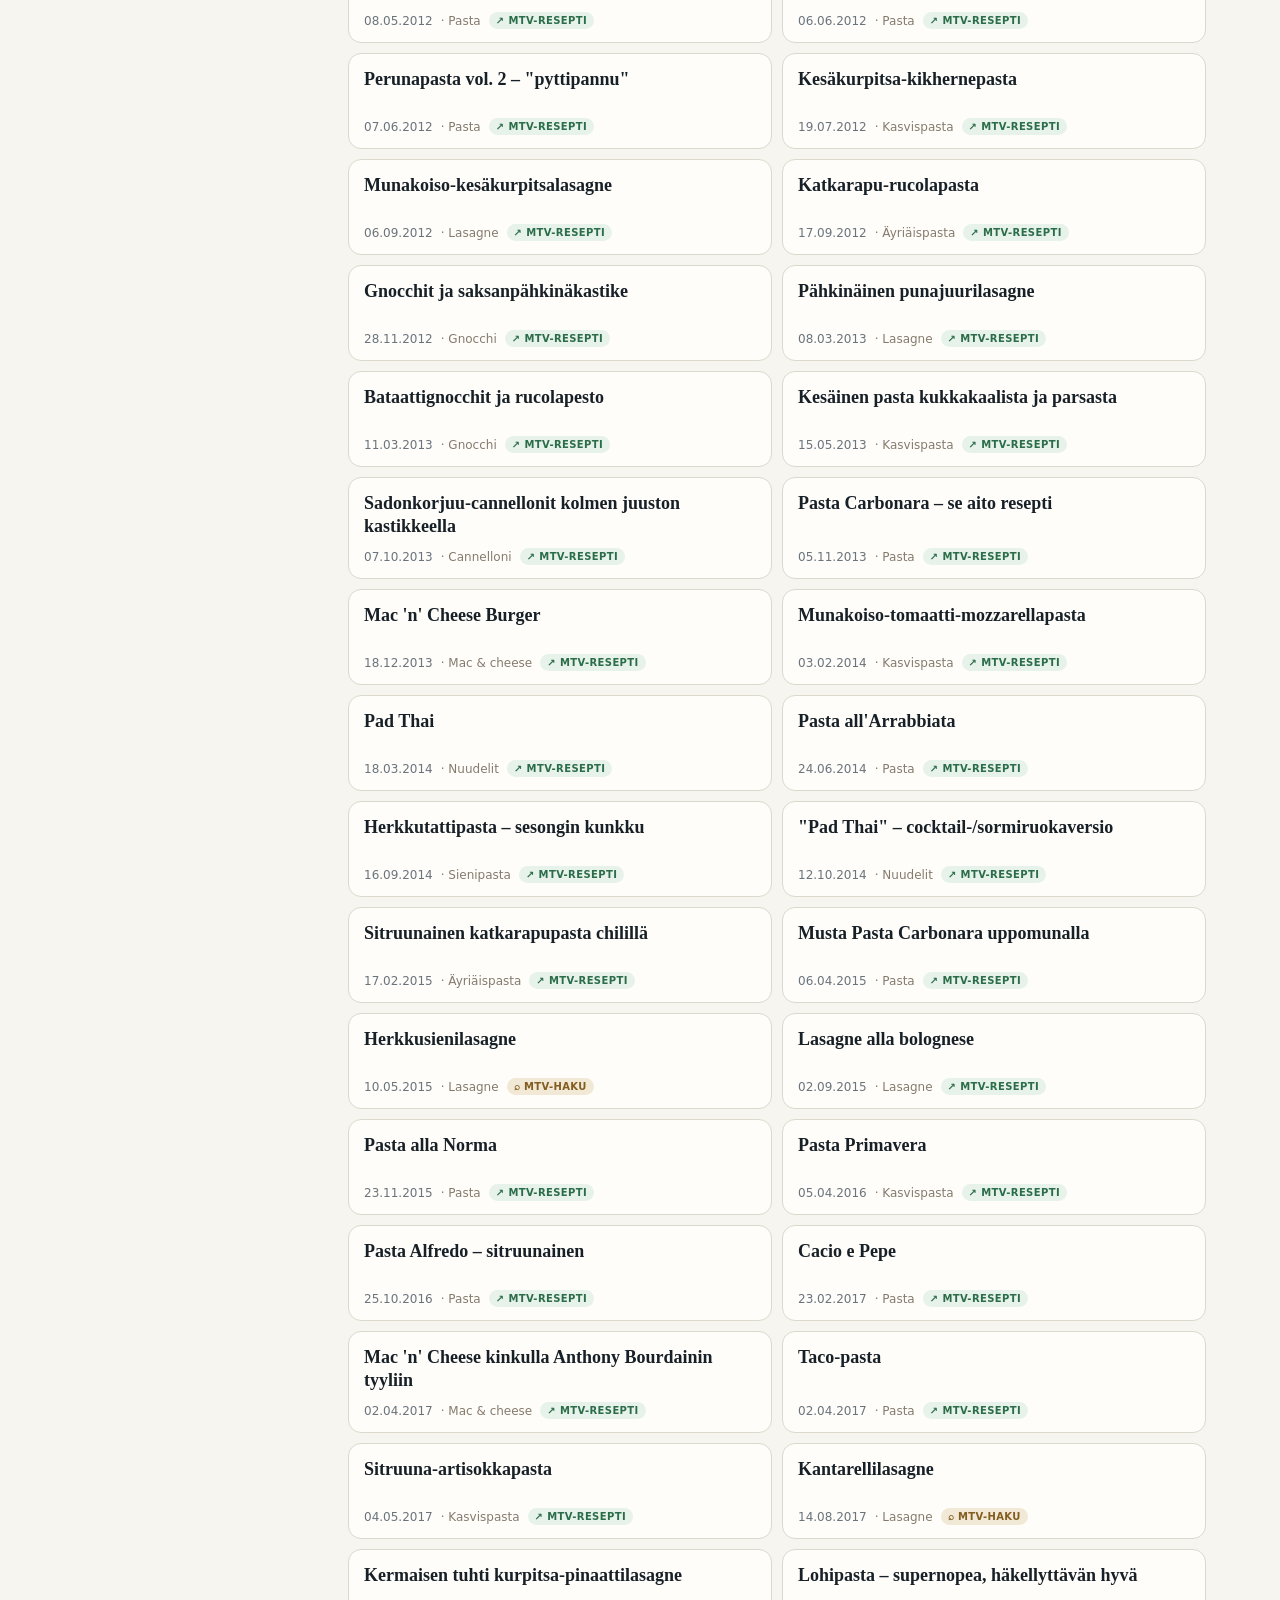
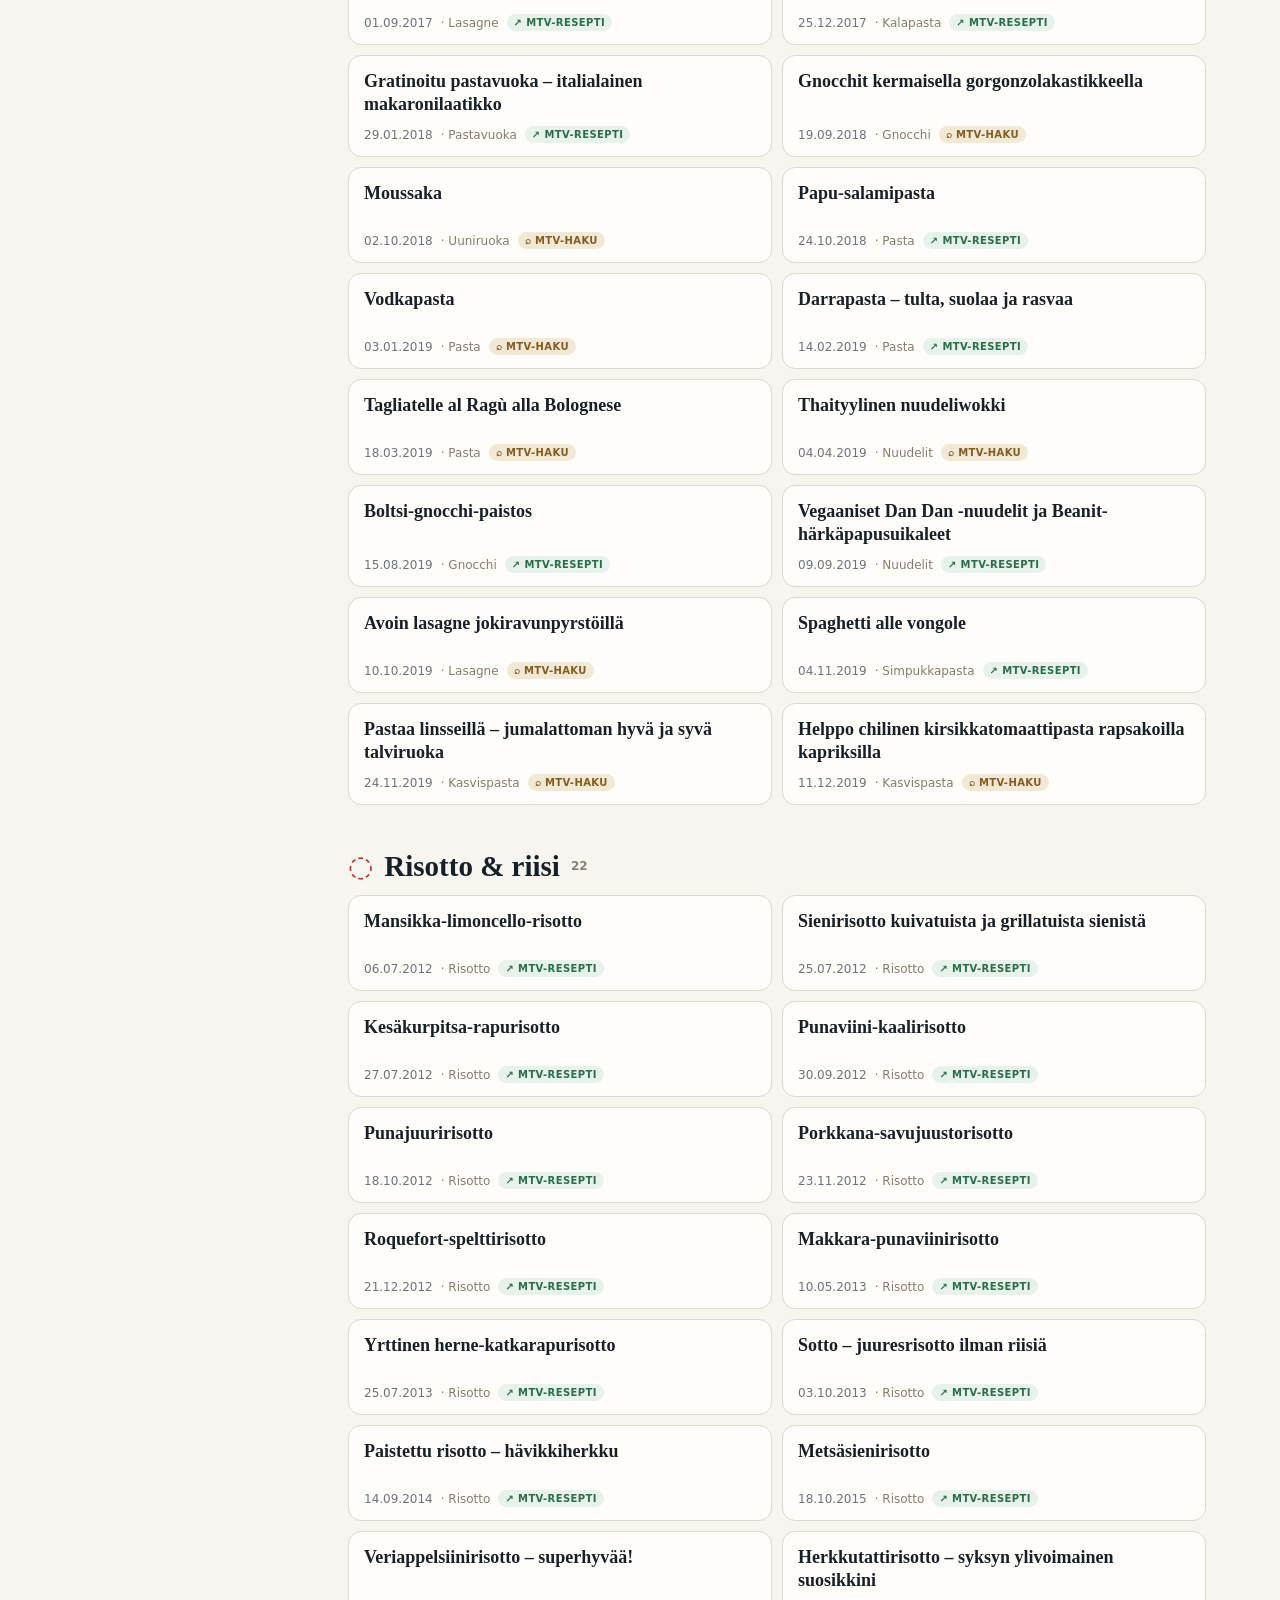
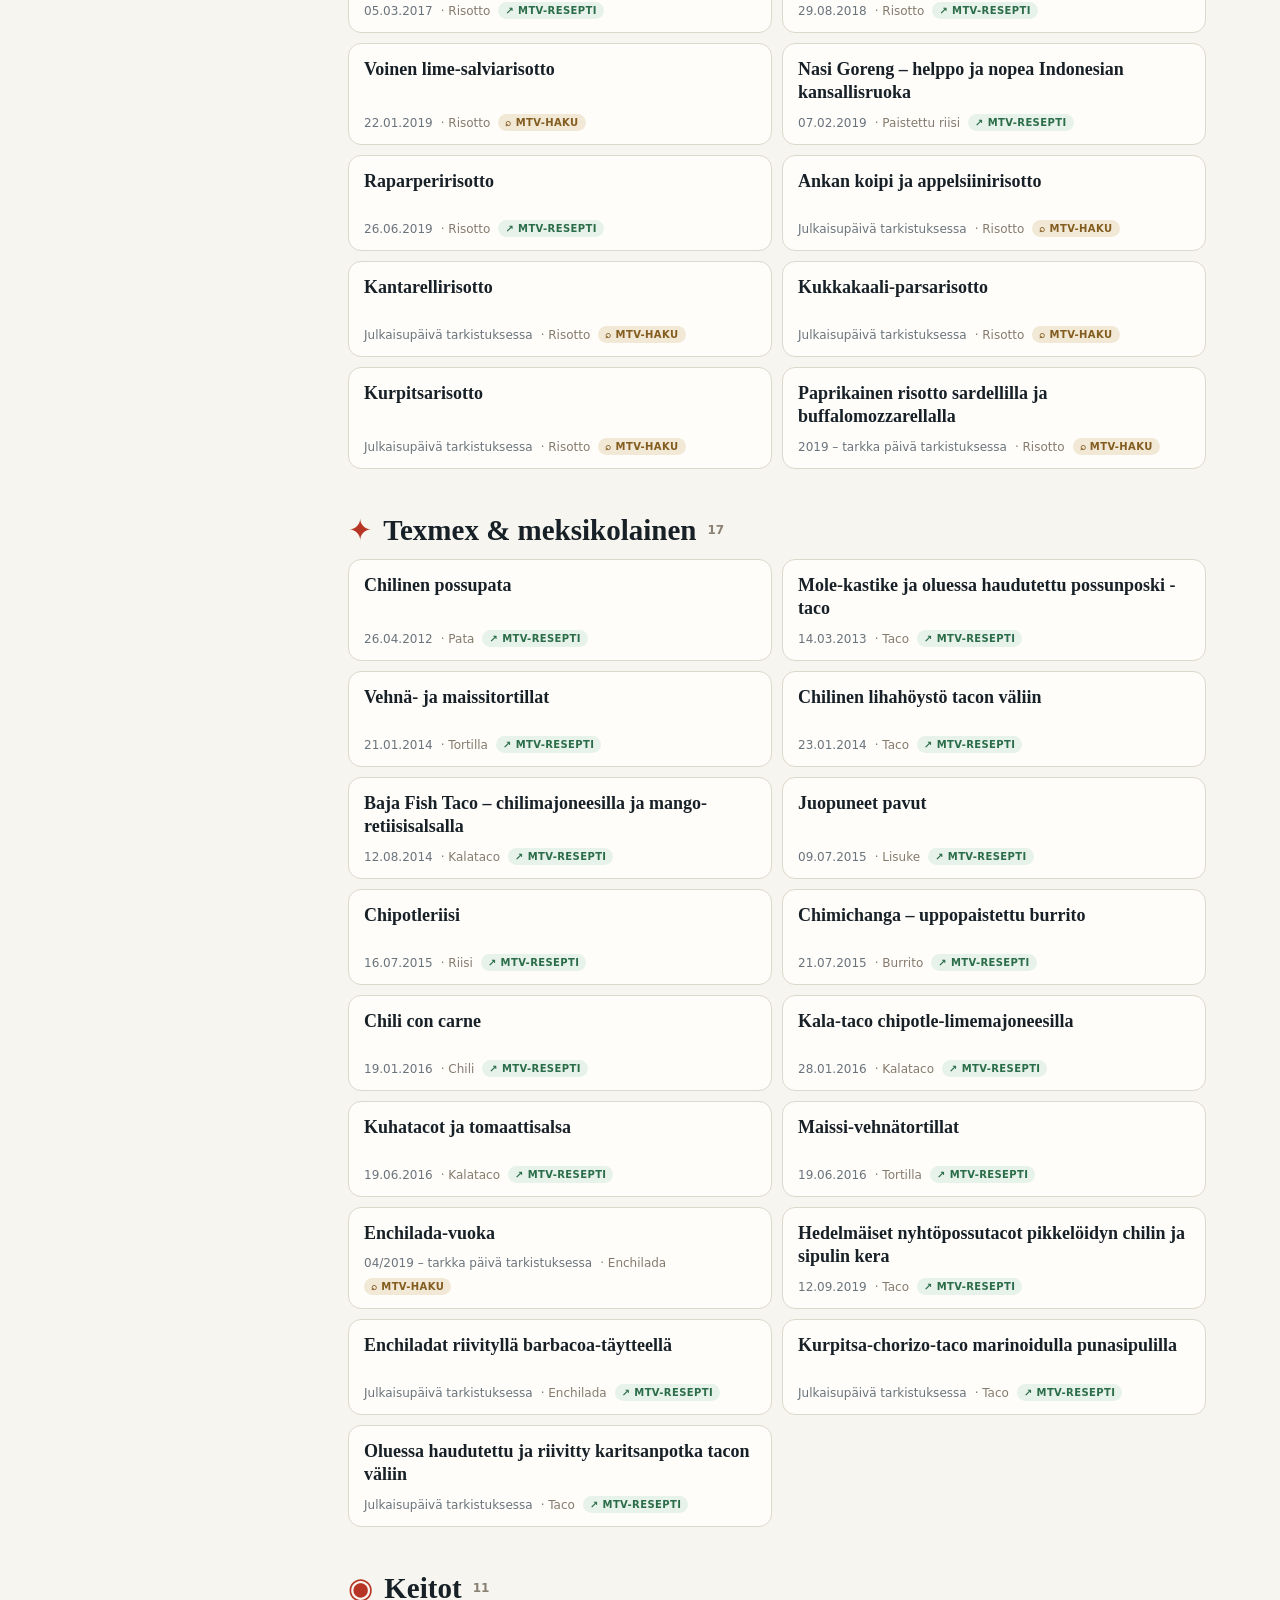
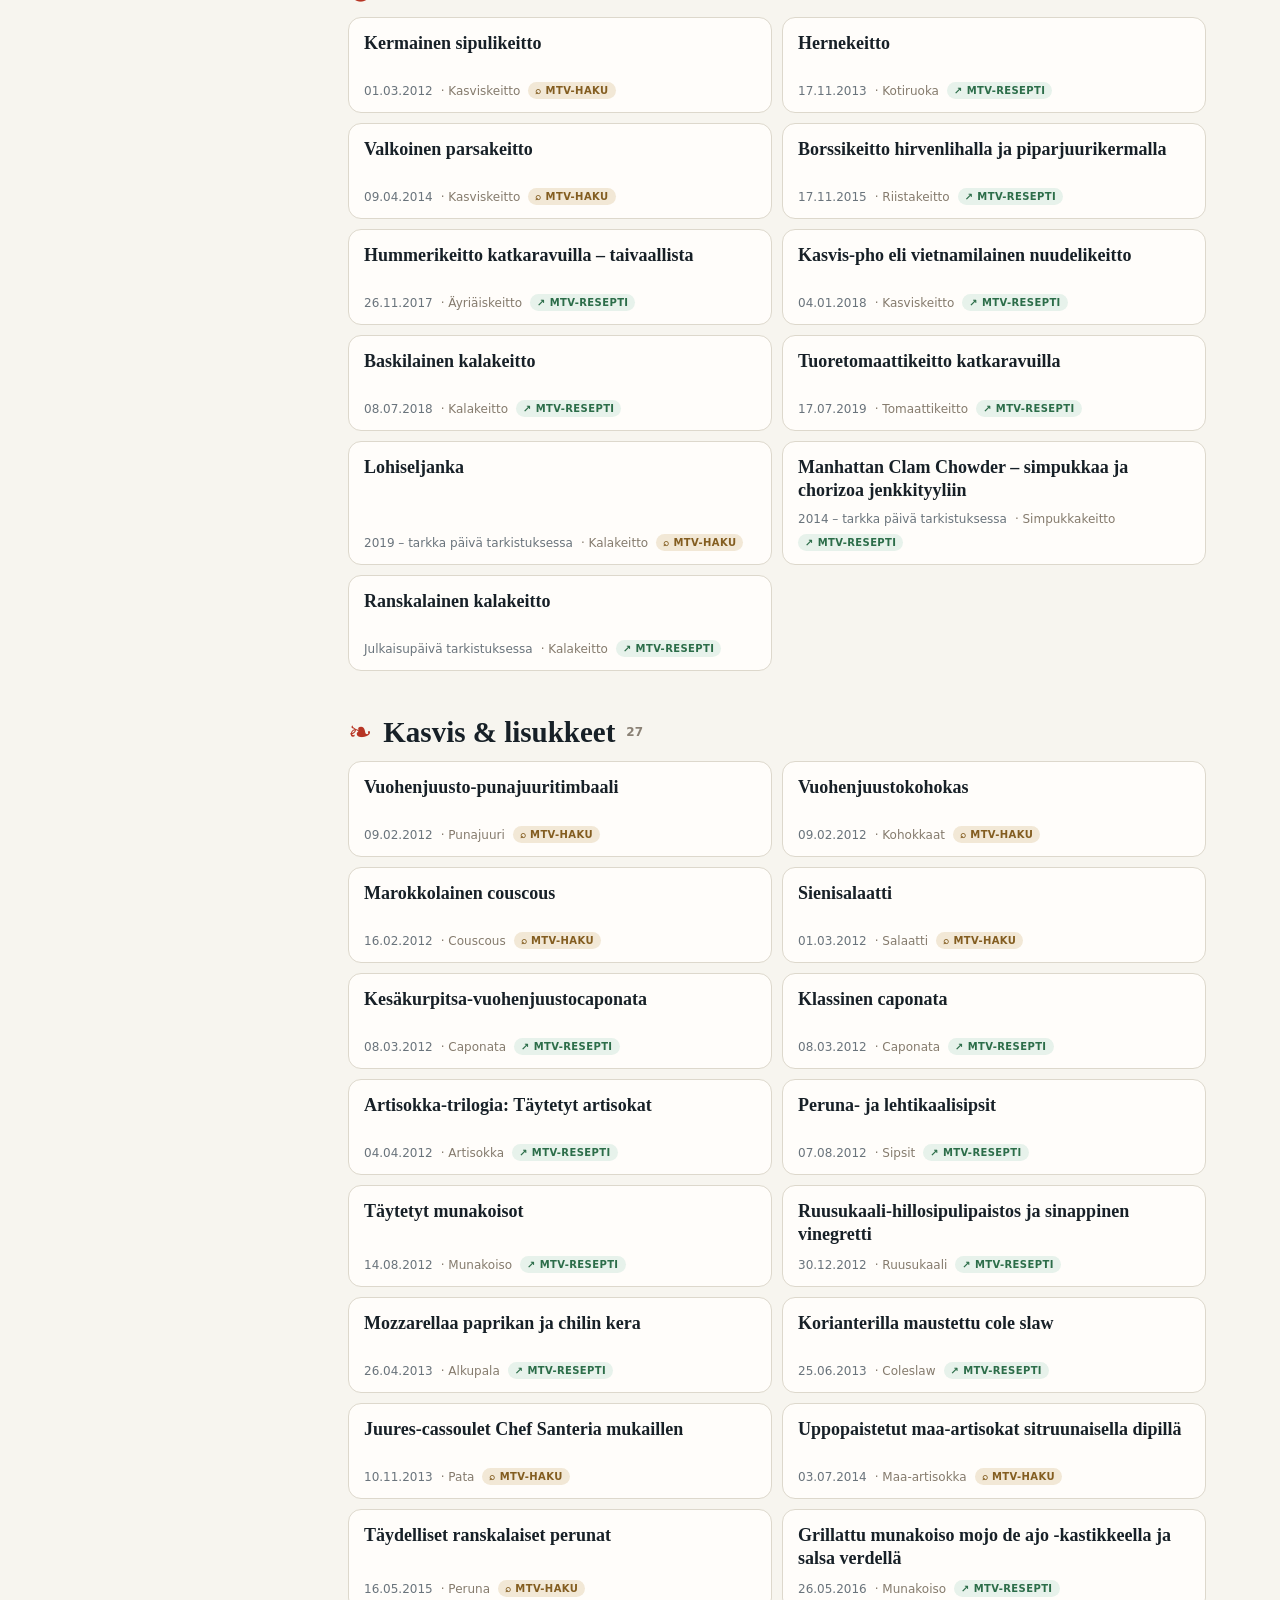
==== commit d58603fe: "Refactor: consume shared application assets without duplicated inline code" ====
--- a/index.html
+++ b/index.html
@@ -4,80 +4,7 @@
 <meta charset="utf-8">
 <meta name="viewport" content="width=device-width,initial-scale=1">
 <title>Sivumaku – MTV-reseptit 2012–2019</title>
-<link rel="stylesheet" href="/reseptit/mobile.css">
-<style>
-:root {
-  --ink:#172027; --muted:#6a747c; --paper:#f7f5ef; --card:#fffdfa; --line:#ddd8cc;
-  --accent:#b73524; --accent2:#7f261b; --dark:#1e2a31; --soft:#eee9de; --ok:#2c6d49;
-}
-*{box-sizing:border-box}
-html{scroll-behavior:smooth}
-body{margin:0;font-family:Inter,ui-sans-serif,system-ui,-apple-system,BlinkMacSystemFont,"Segoe UI",sans-serif;background:var(--paper);color:var(--ink)}
-a{color:inherit}
-.hero{background:#fff center center/contain no-repeat;aspect-ratio:2/1;min-height:320px;max-height:620px;padding:0;color:white}.hero>.wrap{display:none}
-.wrap{max-width:1180px;margin:0 auto}
-.kicker{font-size:12px;text-transform:uppercase;letter-spacing:.18em;opacity:.75;font-weight:700}
-h1{font-family:Georgia,"Times New Roman",serif;font-size:clamp(42px,7vw,78px);line-height:.95;margin:12px 0 18px;max-width:850px;font-weight:700}
-.lead{max-width:760px;font-size:18px;line-height:1.55;color:#e9ecee;margin:0}
-.stats{display:flex;flex-wrap:wrap;gap:14px;margin-top:28px}
-.stat{background:rgba(255,255,255,.10);border:1px solid rgba(255,255,255,.16);padding:10px 14px;border-radius:999px;font-size:13px}
-.toolbar-shell{position:sticky;top:0;z-index:20;background:rgba(247,245,239,.95);backdrop-filter:blur(12px);border-bottom:1px solid var(--line)}
-.toolbar{max-width:1180px;margin:auto;padding:14px 24px;display:grid;grid-template-columns:minmax(240px,1fr) auto;gap:12px;align-items:center}
-.search{position:relative}
-.search input{width:100%;border:1px solid #cfc8bb;background:white;border-radius:12px;padding:13px 42px 13px 14px;font-size:15px;outline:none}
-.search input:focus{border-color:var(--accent);box-shadow:0 0 0 3px rgba(183,53,36,.10)}
-.search span{position:absolute;right:14px;top:12px;color:var(--muted)}
-.years{display:flex;gap:6px;flex-wrap:wrap;justify-content:flex-end}
-button{font:inherit}
-.year-btn,.cat-btn{border:1px solid #cfc8bb;background:#fff;border-radius:999px;padding:9px 11px;cursor:pointer;color:#3d474e}
-.year-btn:hover,.cat-btn:hover{border-color:#9c9182}
-.year-btn.active,.cat-btn.active{background:var(--dark);border-color:var(--dark);color:white}
-.layout{max-width:1180px;margin:0 auto;display:grid;grid-template-columns:240px minmax(0,1fr);gap:34px;padding:30px 24px 70px}
-.sidebar{position:sticky;top:82px;align-self:start}
-.sidebar h2{font-size:12px;letter-spacing:.14em;text-transform:uppercase;color:var(--muted);margin:0 0 10px}
-.cats{display:flex;flex-direction:column;gap:6px}
-.cat-btn{text-align:left;border-radius:9px;background:transparent;border-color:transparent;padding:9px 10px;display:flex;justify-content:space-between;gap:10px}
-.cat-btn .count{font-variant-numeric:tabular-nums;color:var(--muted)}
-.cat-btn.active .count{color:#dfe6e8}
-.results-head{display:flex;justify-content:space-between;align-items:end;gap:18px;margin-bottom:20px;border-bottom:1px solid var(--line);padding-bottom:14px}
-.results-head h2{margin:0;font-family:Georgia,"Times New Roman",serif;font-size:31px}
-.results-head p{margin:0;color:var(--muted);font-size:13px}
-.category{margin:0 0 44px}
-.category-title{display:flex;align-items:center;gap:11px;margin:0 0 12px;font-family:Georgia,"Times New Roman",serif;font-size:29px}
-.category-title .icon{color:var(--accent);font-family:system-ui}
-.recipe-list{display:grid;grid-template-columns:repeat(2,minmax(0,1fr));gap:10px}
-.recipe{background:var(--card);border:1px solid var(--line);border-radius:13px;padding:14px 15px 13px;min-height:96px;display:flex;flex-direction:column;justify-content:space-between;transition:transform .14s ease,border-color .14s ease,box-shadow .14s ease}
-.recipe:hover{transform:translateY(-1px);border-color:#c5bcad;box-shadow:0 5px 18px rgba(45,39,31,.06)}
-.recipe a.name{font-family:Georgia,"Times New Roman",serif;font-size:18px;line-height:1.25;text-decoration:none;font-weight:700}
-.recipe a.name:hover{color:var(--accent);text-decoration:underline;text-underline-offset:3px}
-.meta{display:flex;align-items:center;gap:8px;flex-wrap:wrap;margin-top:11px;font-size:12px;color:var(--muted)}
-.badge{display:inline-flex;align-items:center;gap:5px;padding:3px 7px;border-radius:999px;background:#e7f2eb;color:var(--ok);font-size:10px;font-weight:700;text-transform:uppercase;letter-spacing:.04em}
-.badge.searchlink{background:#f2e8d6;color:#835d20}
-.subgroup{color:#857b6d}
-.empty{display:none;background:white;border:1px dashed #c8c0b4;border-radius:14px;padding:30px;text-align:center;color:var(--muted)}
-.note{margin-top:28px;padding:16px 18px;border-radius:12px;background:#eee9de;color:#5f594f;font-size:13px;line-height:1.55}
-.footer{border-top:1px solid var(--line);padding:22px 24px 40px;color:var(--muted);font-size:12px}
-.hidden{display:none!important}
-mark{background:#f5db7c;color:inherit;border-radius:3px;padding:0 1px}
-@media(max-width:850px){
-  .toolbar{grid-template-columns:1fr}
-  .years{justify-content:flex-start}
-  .layout{grid-template-columns:1fr;padding-top:20px}
-  .sidebar{position:static}
-  .cats{flex-direction:row;overflow:auto;padding-bottom:6px}
-  .cat-btn{white-space:nowrap;border:1px solid #d8d1c5;background:#fff}
-  .recipe-list{grid-template-columns:1fr}
-}
-
-.history-promo{max-width:1132px;margin:24px auto;padding:22px 24px;background:var(--card);border:1px solid var(--line);border-left:4px solid var(--accent);border-radius:13px;display:flex;align-items:center;justify-content:space-between;gap:20px}
-.history-promo h2{font-family:Georgia,"Times New Roman",serif;font-size:26px;line-height:1.2;margin:0 0 8px}
-.history-promo p{margin:0;color:var(--muted);line-height:1.55}
-.history-promo a{display:inline-block;flex-shrink:0;background:var(--accent);color:#fff;padding:12px 18px;border-radius:9px;font-weight:700;text-decoration:none}
-.history-promo a:hover{background:var(--accent2)}
-.history-promo a:focus-visible{outline:3px solid var(--ink);outline-offset:4px}
-@media(max-width:1180px){.history-promo{margin:20px 24px}}
-@media(max-width:650px){.history-promo{flex-direction:column;align-items:flex-start;padding:20px;gap:16px}.history-promo h2{font-size:24px}}
-</style>
+<link rel="stylesheet" href="/reseptit/styles.css">
 </head>
 <body>
 <header class="hero">
@@ -131,11 +58,11 @@
 
   <section>
     <div class="results-head">
-      <div><h2 id="view-title">Kaikki reseptit</h2><p id="result-count"></p></div>
+      <div><h2 id="view-title">Kaikki reseptit</h2><p id="result-count" role="status" aria-live="polite"></p></div>
       <p>↗ avautuu MTV:n sivulle</p>
     </div>
     <div id="content"></div>
-    <div class="empty" id="empty">Hakuehdoilla ei löytynyt reseptejä.</div>
+    <div class="empty" id="empty" role="status">Hakuehdoilla ei löytynyt reseptejä. Kokeile toista hakusanaa tai poista vuosirajaus.</div>
     <div class="note">
       <strong>Linkkien tila:</strong> vihreä “MTV-resepti” tarkoittaa varmennettua suoraa reseptisivua.
       Ruskea “MTV-haku” tarkoittaa, että resepti kuuluu masteriin, mutta alkuperäinen suora URL on vielä palauttamatta;
@@ -147,93 +74,15 @@
 
 <footer class="footer"><div class="wrap">Sivumaku-reseptihakemisto · aineisto koottu MTV Uutisten Sivumaku-arkistosta ja vanhoista Sivumaku-koosteista.</div></footer>
 
-<script src="/reseptit/data1.js"></script>
-<script src="/reseptit/data2.js"></script>
-<script src="/reseptit/data3.js"></script>
-<script src="/reseptit/data4.js"></script>
-<script src="/reseptit/data5.js"></script>
-<script src="/reseptit/data6.js"></script>
-<script src="/reseptit/data7.js"></script>
-<script>
-const DATA=window.SIVUMAKU_DATA||[];
-const GROUPS=["Lihapullat", "Kana", "Kala & äyriäiset", "Liha", "Pasta & lasagne", "Risotto & riisi", "Texmex & meksikolainen", "Keitot", "Kasvis & lisukkeet", "Kastikkeet & tahnat", "Pizza & leivät", "Jälkiruoat & makeat", "Muut"];
-const YEARS=[2012, 2013, 2014, 2015, 2016, 2017, 2018, 2019];
-let state={q:"",year:"all",group:"all"};
+<script defer src="/reseptit/data1.js"></script>
+<script defer src="/reseptit/data2.js"></script>
+<script defer src="/reseptit/data3.js"></script>
+<script defer src="/reseptit/data4.js"></script>
+<script defer src="/reseptit/data5.js"></script>
+<script defer src="/reseptit/data6.js"></script>
+<script defer src="/reseptit/data7.js"></script>
+<script defer src="/reseptit/app.js"></script>
 
-const esc=s=>String(s??"").replace(/[&<>"']/g,c=>({"&":"&amp;","<":"&lt;",">":"&gt;",'"':"&quot;","'":"&#039;"}[c]));
-const norm=s=>String(s??"").toLocaleLowerCase("fi");
-
-function groupCounts(items){
-  const m={};
-  items.forEach(x=>m[x.group]=(m[x.group]||0)+1);
-  return m;
-}
-function renderControls(){
-  const years=document.getElementById("years");
-  years.innerHTML=`<button class="year-btn active" data-year="all">Kaikki vuodet</button>`+
-    YEARS.map(y=>`<button class="year-btn" data-year="${y}">${y}</button>`).join("");
-  years.onclick=e=>{
-    const b=e.target.closest("button"); if(!b)return;
-    state.year=b.dataset.year;
-    [...years.children].forEach(x=>x.classList.toggle("active",x===b));
-    render();
-  };
-  const counts=groupCounts(DATA);
-  const cats=document.getElementById("cats");
-  cats.innerHTML=`<button class="cat-btn active" data-group="all"><span>Kaikki</span><span class="count">${DATA.length}</span></button>`+
-    GROUPS.filter(g=>counts[g]).map(g=>`<button class="cat-btn" data-group="${esc(g)}"><span>${esc(g)}</span><span class="count">${counts[g]}</span></button>`).join("");
-  cats.onclick=e=>{
-    const b=e.target.closest("button"); if(!b)return;
-    state.group=b.dataset.group;
-    [...cats.children].forEach(x=>x.classList.toggle("active",x===b));
-    render();
-  };
-}
-function filtered(){
-  const q=norm(state.q.trim());
-  return DATA.filter(x=>{
-    if(state.year!=="all" && String(x.year)!==state.year)return false;
-    if(state.group!=="all" && x.group!==state.group)return false;
-    if(q && !norm(x.name+" "+x.group+" "+x.subgroup+" "+(x.year||"")).includes(q))return false;
-    return true;
-  });
-}
-function itemHTML(x){
-  const badge=x.direct
-    ? `<span class="badge">↗ MTV-resepti</span>`
-    : `<span class="badge searchlink">⌕ MTV-haku</span>`;
-  return `<article class="recipe">
-    <a class="name" href="${esc(x.href)}" target="_blank" rel="noopener noreferrer">${esc(x.name)}</a>
-    <div class="meta"><span>${esc(x.date)}</span>${x.subgroup?`<span class="subgroup">· ${esc(x.subgroup)}</span>`:""}${badge}</div>
-  </article>`;
-}
-function render(){
-  const items=filtered();
-  const content=document.getElementById("content");
-  const empty=document.getElementById("empty");
-  const title=document.getElementById("view-title");
-  const count=document.getElementById("result-count");
-  title.textContent=state.group==="all"?"Kaikki reseptit":state.group;
-  count.textContent=`${items.length} reseptiä`+(state.year!=="all"?` · ${state.year}`:"");
-  if(!items.length){content.innerHTML="";empty.style.display="block";return;}
-  empty.style.display="none";
-  const groups=GROUPS.filter(g=>items.some(x=>x.group===g));
-  content.innerHTML=groups.map(g=>{
-    const gi=items.filter(x=>x.group===g);
-    return `<section class="category" id="${encodeURIComponent(g)}">
-      <h3 class="category-title"><span class="icon">${esc({"Lihapullat": "●", "Kana": "◒", "Kala & äyriäiset": "≈", "Liha": "◆", "Pasta & lasagne": "⌁", "Risotto & riisi": "◌", "Texmex & meksikolainen": "✦", "Keitot": "◉", "Kasvis & lisukkeet": "❧", "Kastikkeet & tahnat": "✺", "Pizza & leivät": "△", "Jälkiruoat & makeat": "◇", "Muut": "•"}[g]||"•")}</span>${esc(g)} <small style="font:600 12px system-ui;color:#8a8175">${gi.length}</small></h3>
-      <div class="recipe-list">${gi.map(itemHTML).join("")}</div>
-    </section>`;
-  }).join("");
-}
-document.getElementById("search").addEventListener("input",e=>{state.q=e.target.value;render();});
-renderControls(); render();
-</script>
-
-<script>
-Promise.all(Array.from({length:8},(_,i)=>fetch(`/assets/hero-${i+1}.txt`).then(r=>{if(!r.ok)throw new Error(`Hero chunk ${i+1} failed`);return r.text();})))
-  .then(parts=>{document.querySelector('.hero').style.backgroundImage=`url("data:image/webp;base64,${parts.join('')}")`;})
-  .catch(console.error);
-</script>
+<script defer src="/reseptit/hero.js"></script>
 </body>
 </html>
--- a/reseptit/styles.css
+++ b/reseptit/styles.css
@@ -0,0 +1,94 @@
+:root {
+  --ink:#172027; --muted:#6a747c; --paper:#f7f5ef; --card:#fffdfa; --line:#ddd8cc;
+  --accent:#b73524; --accent2:#7f261b; --dark:#1e2a31; --soft:#eee9de; --ok:#2c6d49;
+}
+*{box-sizing:border-box}
+html{scroll-behavior:smooth}
+body{margin:0;font-family:Inter,ui-sans-serif,system-ui,-apple-system,BlinkMacSystemFont,"Segoe UI",sans-serif;background:var(--paper);color:var(--ink)}
+a{color:inherit}
+.hero{background:#fff center center/contain no-repeat;aspect-ratio:2/1;min-height:320px;max-height:620px;padding:0;color:white}.hero>.wrap{display:none}
+.wrap{max-width:1180px;margin:0 auto}
+.kicker{font-size:12px;text-transform:uppercase;letter-spacing:.18em;opacity:.75;font-weight:700}
+h1{font-family:Georgia,"Times New Roman",serif;font-size:clamp(42px,7vw,78px);line-height:.95;margin:12px 0 18px;max-width:850px;font-weight:700}
+.lead{max-width:760px;font-size:18px;line-height:1.55;color:#e9ecee;margin:0}
+.stats{display:flex;flex-wrap:wrap;gap:14px;margin-top:28px}
+.stat{background:rgba(255,255,255,.10);border:1px solid rgba(255,255,255,.16);padding:10px 14px;border-radius:999px;font-size:13px}
+.toolbar-shell{position:sticky;top:0;z-index:20;background:rgba(247,245,239,.95);backdrop-filter:blur(12px);border-bottom:1px solid var(--line)}
+.toolbar{max-width:1180px;margin:auto;padding:14px 24px;display:grid;grid-template-columns:minmax(240px,1fr) auto;gap:12px;align-items:center}
+.search{position:relative}
+.search input{width:100%;border:1px solid #cfc8bb;background:white;border-radius:12px;padding:13px 42px 13px 14px;font-size:15px;outline:none}
+.search input:focus{border-color:var(--accent);box-shadow:0 0 0 3px rgba(183,53,36,.10)}
+.search span{position:absolute;right:14px;top:12px;color:var(--muted)}
+.years{display:flex;gap:6px;flex-wrap:wrap;justify-content:flex-end}
+button{font:inherit}
+.year-btn,.cat-btn{border:1px solid #cfc8bb;background:#fff;border-radius:999px;padding:9px 11px;cursor:pointer;color:#3d474e}
+.year-btn:hover,.cat-btn:hover{border-color:#9c9182}
+.year-btn.active,.cat-btn.active{background:var(--dark);border-color:var(--dark);color:white}
+.layout{max-width:1180px;margin:0 auto;display:grid;grid-template-columns:240px minmax(0,1fr);gap:34px;padding:30px 24px 70px}
+.sidebar{position:sticky;top:82px;align-self:start}
+.sidebar h2{font-size:12px;letter-spacing:.14em;text-transform:uppercase;color:var(--muted);margin:0 0 10px}
+.cats{display:flex;flex-direction:column;gap:6px}
+.cat-btn{text-align:left;border-radius:9px;background:transparent;border-color:transparent;padding:9px 10px;display:flex;justify-content:space-between;gap:10px}
+.cat-btn .count{font-variant-numeric:tabular-nums;color:var(--muted)}
+.cat-btn.active .count{color:#dfe6e8}
+.results-head{display:flex;justify-content:space-between;align-items:end;gap:18px;margin-bottom:20px;border-bottom:1px solid var(--line);padding-bottom:14px}
+.results-head h2{margin:0;font-family:Georgia,"Times New Roman",serif;font-size:31px}
+.results-head p{margin:0;color:var(--muted);font-size:13px}
+.category{margin:0 0 44px}
+.category-title{display:flex;align-items:center;gap:11px;margin:0 0 12px;font-family:Georgia,"Times New Roman",serif;font-size:29px}
+.category-title .icon{color:var(--accent);font-family:system-ui}
+.recipe-list{display:grid;grid-template-columns:repeat(2,minmax(0,1fr));gap:10px}
+.recipe{background:var(--card);border:1px solid var(--line);border-radius:13px;padding:14px 15px 13px;min-height:96px;display:flex;flex-direction:column;justify-content:space-between;transition:transform .14s ease,border-color .14s ease,box-shadow .14s ease}
+.recipe:hover{transform:translateY(-1px);border-color:#c5bcad;box-shadow:0 5px 18px rgba(45,39,31,.06)}
+.recipe a.name{font-family:Georgia,"Times New Roman",serif;font-size:18px;line-height:1.25;text-decoration:none;font-weight:700}
+.recipe a.name:hover{color:var(--accent);text-decoration:underline;text-underline-offset:3px}
+.meta{display:flex;align-items:center;gap:8px;flex-wrap:wrap;margin-top:11px;font-size:12px;color:var(--muted)}
+.badge{display:inline-flex;align-items:center;gap:5px;padding:3px 7px;border-radius:999px;background:#e7f2eb;color:var(--ok);font-size:10px;font-weight:700;text-transform:uppercase;letter-spacing:.04em}
+.badge.searchlink{background:#f2e8d6;color:#835d20}
+.subgroup{color:#857b6d}
+.empty{display:none;background:white;border:1px dashed #c8c0b4;border-radius:14px;padding:30px;text-align:center;color:var(--muted)}
+.note{margin-top:28px;padding:16px 18px;border-radius:12px;background:#eee9de;color:#5f594f;font-size:13px;line-height:1.55}
+.footer{border-top:1px solid var(--line);padding:22px 24px 40px;color:var(--muted);font-size:12px}
+.hidden{display:none!important}
+mark{background:#f5db7c;color:inherit;border-radius:3px;padding:0 1px}
+
+
+.history-promo{max-width:1132px;margin:24px auto;padding:22px 24px;background:var(--card);border:1px solid var(--line);border-left:4px solid var(--accent);border-radius:13px;display:flex;align-items:center;justify-content:space-between;gap:20px}
+.history-promo h2{font-family:Georgia,"Times New Roman",serif;font-size:26px;line-height:1.2;margin:0 0 8px}
+.history-promo p{margin:0;color:var(--muted);line-height:1.55}
+.history-promo a{display:inline-block;flex-shrink:0;background:var(--accent);color:#fff;padding:12px 18px;border-radius:9px;font-weight:700;text-decoration:none}
+.history-promo a:hover{background:var(--accent2)}
+.history-promo a:focus-visible{outline:3px solid var(--ink);outline-offset:4px}
+@media(max-width:1180px){.history-promo{margin:20px 24px}}
+@media(max-width:650px){.history-promo{flex-direction:column;align-items:flex-start;padding:20px;gap:16px}.history-promo h2{font-size:24px}}
+/* Responsive composition: one source of truth, no !important overrides. */
+img,svg,video,canvas,iframe{max-width:100%}
+.hero{width:100%;height:min(43.833vw,526px);min-height:0;max-height:526px;aspect-ratio:auto;background-size:min(100%,1200px) auto}
+:focus-visible{outline:3px solid var(--accent);outline-offset:3px}
+@media(max-width:850px){
+ .hero{height:43.833vw;background-size:100% auto}
+ .toolbar-shell{position:static}
+ .toolbar{grid-template-columns:minmax(0,1fr);gap:8px;padding:10px 12px}
+ .years{display:grid;grid-template-columns:repeat(5,minmax(0,1fr));gap:4px;justify-content:stretch}
+ .year-btn{font-size:12px;padding:8px 3px;min-width:0;border-radius:8px}
+ .year-btn:first-child{grid-column:span 2}
+ .layout{grid-template-columns:minmax(0,1fr);gap:20px;padding:16px 12px 50px}
+ .sidebar{position:static}
+ .cats{display:grid;grid-template-columns:minmax(0,1fr);gap:7px;overflow:visible}
+ .cat-btn{display:flex;align-items:center;justify-content:space-between;text-align:left;width:100%;white-space:normal;background:#fff;border:1px solid #d8d1c5;border-radius:10px;padding:12px 13px;min-height:48px;font-size:15px;line-height:1.3;color:#3d474e}
+ .cat-btn span:first-child{min-width:0;overflow-wrap:anywhere}
+ .cat-btn .count{flex-shrink:0;font-size:12px}
+ .cat-btn.active{background:var(--dark);border-color:var(--dark);color:#fff}
+ .cat-btn.active .count{color:#fff}
+ .recipe-list{grid-template-columns:minmax(0,1fr)}
+ .recipe{min-width:0}
+ .recipe a.name,.meta,.note{overflow-wrap:anywhere}
+ .results-head{flex-direction:column;align-items:flex-start;gap:4px}
+ .results-head h2{font-size:26px}
+ .category-title{font-size:24px;flex-wrap:wrap}
+ .footer{padding:18px 12px 30px}
+ body.is-searching .sidebar{display:none}
+ body.is-searching .layout{padding-top:12px}
+}
+@media(max-width:420px){.year-btn{font-size:11px}.layout{padding-left:10px;padding-right:10px}.toolbar{padding-left:10px;padding-right:10px}}
+@media(prefers-reduced-motion:reduce){html{scroll-behavior:auto}.recipe{transition:none}}
